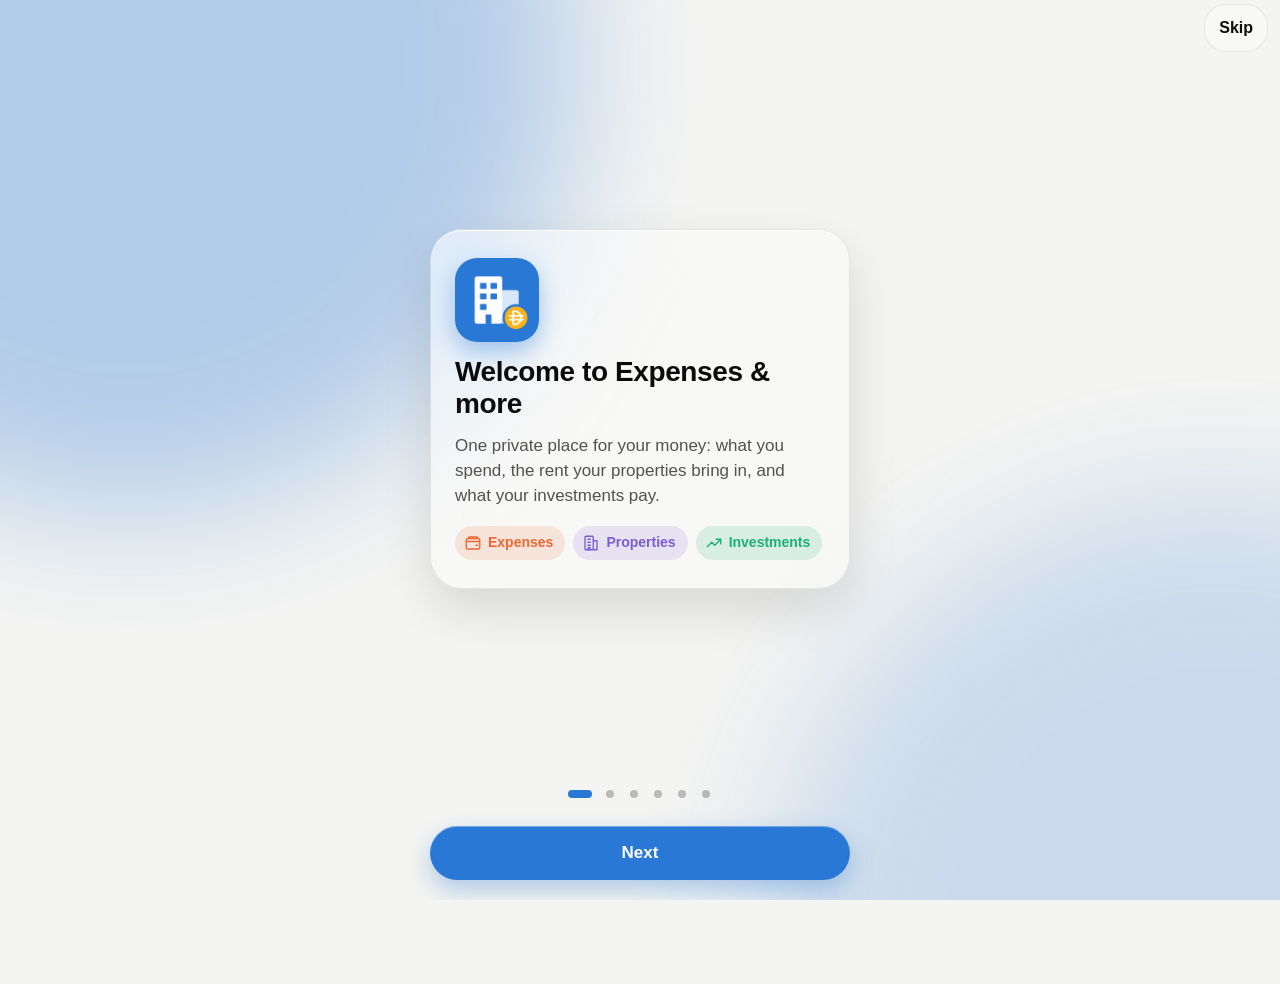
==== expenses/index.html @ 735047d5 "Update Expenses to 1.6.1: arena taps vibrate the iPhone app" ====
<!doctype html>
<html lang="en">
  <head>
    <meta charset="UTF-8" />
    <meta name="viewport" content="width=device-width, initial-scale=1, viewport-fit=cover" />
    <title>Expense Calculator</title>
    <meta name="description" content="Track expenses and rent cheques from your properties." />
    <meta name="apple-mobile-web-app-capable" content="yes" />
    <meta name="mobile-web-app-capable" content="yes" />
    <meta name="apple-mobile-web-app-title" content="Expenses" />
    <meta name="apple-mobile-web-app-status-bar-style" content="default" />
    <meta name="theme-color" content="#f4f4f2" media="(prefers-color-scheme: light)" />
    <meta name="theme-color" content="#0e0e0d" media="(prefers-color-scheme: dark)" />
    <link rel="icon" href="./icon.svg" type="image/svg+xml" />
    <link rel="apple-touch-icon" href="./apple-touch-icon.png" />
    <script type="module" crossorigin src="./assets/index-ZCZBerMm.js"></script>
    <link rel="stylesheet" crossorigin href="./assets/index-DhLzPV1x.css">
  <link rel="manifest" href="./manifest.webmanifest"></head>
  <body>
    <div id="root"></div>
  </body>
</html>
---- expenses/assets/index-DhLzPV1x.css ----
:root{--lightningcss-light:initial;--lightningcss-dark: ;color-scheme:light;--bg:#f4f4f2;--surface:#fff;--surface-2:#f0efec;--line:#e4e3df;--text:#0b0b0b;--text-2:#52514e;--accent:#2a78d6;--accent-text:#1c5cab;--accent-tint:#2a78d61f;--on-accent:#fff;--bar-track:#ebeae6;--good:#0ca30c;--good-tint:#0ca30c21;--warning:#c98500;--warning-tint:#fab21938;--critical:#d03b3b;--critical-tint:#d03b3b1f;--shadow:0 1px 2px #0000000d;--heat-1:#b7d3f6;--heat-2:#86b6ef;--heat-3:#2a78d6;--heat-4:#184f95;--heat-ink-1:#0b0b0b;--heat-ink-2:#0b0b0b;--heat-ink-3:#fff;--heat-ink-4:#fff;--star:#fab219;--cat-1:#2a78d6;--cat-2:#eb6834;--cat-3:#1baf7a;--cat-4:#eda100;--cat-other:#c9c8c3;--radius:14px;--tab-height:62px;--tab-side:16px;--tab-bottom:max(calc(var(--safe-bottom) - 18px), 12px);--tab-ink:#111;--welcome-purple:#7b5cd6;--welcome-slate:#4f6d8a;--glass:#fafaf89e;--glass-rim:#00000014;--glass-shine:#ffffffe6;--glass-shade:#0000000a;--glass-sheen:#ffffff59;--glass-drop:#0000001f;--lens:#0001;--lens-held:#fff3;--spring:cubic-bezier(.3, 1.3, .5, 1);--ease-glide:cubic-bezier(.32, 1.25, .5, 1);--ease-pop:cubic-bezier(.34, 1.56, .64, 1);--spring-snappy:cubic-bezier(.3, 1.6, .5, 1);--safe-top:env(safe-area-inset-top,0px);--safe-bottom:env(safe-area-inset-bottom,0px)}@media (prefers-color-scheme:dark){:root{--lightningcss-light: ;--lightningcss-dark:initial;color-scheme:dark;--bg:#0e0e0d;--surface:#1a1a19;--surface-2:#262624;--line:#2f2f2d;--text:#fff;--text-2:#c3c2b7;--accent:#3987e5;--accent-text:#86b6ef;--accent-tint:#3987e533;--bar-track:#2f2f2d;--warning:#fab219;--good-tint:#0ca30c38;--critical:#e66767;--critical-tint:#d03b3b3d;--shadow:none;--tab-ink:#f5f5f3;--welcome-purple:#9d84ee;--welcome-slate:#7f9bb8;--glass:#26262499;--glass-rim:#ffffff24;--glass-shine:#ffffff29;--glass-shade:#0000004d;--glass-sheen:#ffffff0f;--glass-drop:#00000073;--lens:#ffffff1c;--lens-held:#ffffff0f;--heat-1:#184f95;--heat-2:#256abf;--heat-3:#3987e5;--heat-4:#86b6ef;--heat-ink-1:#fff;--heat-ink-2:#fff;--heat-ink-3:#0b0b0b;--heat-ink-4:#0b0b0b;--cat-1:#3987e5;--cat-2:#d95926;--cat-3:#199e70;--cat-4:#c98500;--cat-other:#6b6a64}}@supports (transition-timing-function:linear(0, 1)){:root{--spring:linear(0, .042, .147, .285, .436, .583, .717, .83, .92, .988, 1.035, 1.065, 1.08, 1.083, 1.079, 1.07, 1.059, 1.046, 1.034, 1.023, 1.014, 1.006, 1.001, .997, .994, .993, .993, .993, .994, .995, .996, .997, 1);--spring-snappy:linear(0, .109, .355, .634, .876, 1.047, 1.141, 1.169, 1.152, 1.111, 1.064, 1.023, .993, .976, .971, .974, .981, .989, .996, 1.001, 1.004, 1.005, 1.004, 1.003, 1)}}*{box-sizing:border-box}html{-webkit-text-size-adjust:100%;background:var(--bg)}body{background:var(--bg);color:var(--text);-webkit-font-smoothing:antialiased;-webkit-tap-highlight-color:transparent;overscroll-behavior-y:none;margin:0;font:16px/1.4 -apple-system,BlinkMacSystemFont,SF Pro Text,Segoe UI,Roboto,Helvetica Neue,Arial,sans-serif}h1,h2,p,dl,dd{margin:0}button{font:inherit;color:inherit;cursor:pointer;text-align:inherit;background:0 0;border:0;padding:0}button:disabled{cursor:default;opacity:.45}.tab-bar,button,.btn,.segmented,.chip{-webkit-user-select:none;user-select:none;-webkit-touch-callout:none}:focus-visible{outline:2px solid var(--accent);outline-offset:2px}.muted{color:var(--text-2)}.app{min-height:100dvh;padding-top:var(--safe-top);padding-bottom:calc(var(--tab-height) + var(--tab-bottom) + 96px)}.app.form-mode{padding-bottom:calc(var(--safe-bottom) + 32px)}.content{flex-direction:column;gap:16px;max-width:640px;margin:0 auto;padding:0 16px;display:flex}.large-title{justify-content:space-between;align-items:flex-end;gap:12px;max-width:640px;margin:0 auto;padding:20px 16px 16px;display:flex}.large-title h1{letter-spacing:-.02em;font-size:32px;font-weight:700;line-height:1.15}.nav-bar{z-index:5;min-height:52px;padding:calc(var(--safe-top) + 4px) 8px 4px;margin-top:calc(-1 * var(--safe-top));background:var(--bg);background:color-mix(in srgb, var(--bg) 88%, transparent);-webkit-backdrop-filter:blur(16px);border-bottom:1px solid var(--line);grid-template-columns:1fr auto 1fr;align-items:center;gap:8px;margin-bottom:12px;display:grid;position:sticky;top:0}.nav-back{color:var(--accent-text);justify-self:start;align-items:center;min-height:44px;font-size:17px;display:inline-flex}.nav-title{text-align:center;text-overflow:ellipsis;white-space:nowrap;max-width:52vw;font-size:17px;font-weight:600;overflow:hidden}.nav-action{justify-self:end}.nav-save{color:var(--accent-text);min-height:44px;padding:0 8px;font-size:17px;font-weight:600}.tab-bar{--tab-w:min(calc((100vw - 2 * var(--tab-side) - 8px) / 5), 104px);inset-inline:0;bottom:var(--tab-bottom);z-index:10;width:calc(var(--tab-w) * var(--tabs,5) + 8px);box-sizing:border-box;height:var(--tab-height);border-radius:calc(var(--tab-height) / 2);background:var(--glass);-webkit-backdrop-filter:blur(14px)saturate(190%);border:.5px solid var(--glass-rim);box-shadow:inset 0 1px 0 var(--glass-shine), inset 0 -1px 0 var(--glass-shade), 0 10px 30px var(--glass-drop), 0 1px 3px var(--glass-drop);touch-action:none;margin-inline:auto;padding:4px;display:flex;position:fixed}.tab-bar:before{content:"";border-radius:inherit;background:linear-gradient(180deg, var(--glass-sheen) 0%, transparent 55%);pointer-events:none;position:absolute;inset:0}.tab{z-index:1;flex:0 0 var(--tab-w);width:var(--tab-w);letter-spacing:-.1px;min-width:0;color:var(--tab-ink);text-align:center;flex-direction:column;justify-content:center;align-items:center;gap:1px;font-size:10.5px;font-weight:600;display:flex;position:relative}.tab-label{text-overflow:ellipsis;white-space:nowrap;max-width:100%;overflow:hidden}.tab.active{color:var(--accent)}.tab-icon{transition:transform .35s var(--ease-pop);display:inline-flex;position:relative}.tab.active .tab-icon svg{fill:color-mix(in srgb, currentColor 24%, transparent);stroke-width:2px}.tab.active .tab-icon{animation:tab-pop .45s var(--ease-pop)}@keyframes tab-pop{0%{transform:scale(.82)}to{transform:scale(1)}}.tab-bar.pressing .tab.under-lens .tab-icon{transform:scale(1.16)}.tab-bar.pressing .tab.under-lens{color:var(--accent)}.tab-bar.pressing .tab.active:not(.under-lens){color:var(--tab-ink)}.tab-lens-track{width:var(--tab-w);will-change:transform;pointer-events:none;position:absolute;top:4px;bottom:4px;left:0;transform:translate(4px)}.tab-lens-track.ready{transition:transform .5s var(--ease-glide)}.tab-bar.pressing .tab-lens-track{transition:none}.tab-lens{border-radius:calc(var(--tab-height) / 2 - 4px);background:var(--lens);box-shadow:inset 0 .5px 0 var(--glass-shine);will-change:transform;transition:transform .4s var(--ease-pop);position:absolute;inset:0}.tab-lens:before,.tab-lens:after{content:"";border-radius:inherit;opacity:0;transition:opacity .2s;position:absolute;inset:0}.tab-lens:before{background:var(--lens-held);box-shadow:inset 0 1px 2px #ffffff80,inset 0 -3px 6px #00000024,0 8px 20px #00000040}.tab-lens:after{-webkit-mask-composite:xor;background:conic-gradient(from 210deg,#fffffff2,#78c8ffb3,#ffffff40,#ff96dca6,#fffffff2,#a0ffc88c,#fffffff2);padding:1.5px;-webkit-mask:linear-gradient(#000 0 0) content-box,linear-gradient(#000 0 0);-webkit-mask-composite:xor,source-over;mask:linear-gradient(#000 0 0) content-box exclude,linear-gradient(#000 0 0)}.tab-bar.pressing .tab-lens{transform:scale(1.22,1.3)}.tab-bar.pressing .tab-lens:before,.tab-bar.pressing .tab-lens:after{opacity:1}@media (prefers-reduced-transparency:reduce){.tab-bar{background:var(--surface);-webkit-backdrop-filter:none}}@supports not ((-webkit-backdrop-filter:blur(1px)) or (backdrop-filter:blur(1px))){.tab-bar{background:var(--surface)}}@media (prefers-reduced-motion:reduce){.tab-lens-track.ready,.tab-lens,.tab-icon{transition-duration:10ms}.tab.active .tab-icon{animation:none}}.tab-badge{top:-4px;background:var(--critical);color:#fff;text-align:center;border-radius:9px;min-width:18px;height:18px;padding:0 5px;font-size:11px;font-weight:700;line-height:18px;position:absolute;inset-inline-start:16px}.section{flex-direction:column;gap:8px;display:flex}.section-head{justify-content:space-between;align-items:baseline;gap:12px;padding:0 4px;display:flex}.section-head h2{letter-spacing:-.01em;font-size:20px;font-weight:700}.section-sub{margin-top:-4px;padding:0 4px;font-size:14px}.card{background:var(--surface);border-radius:var(--radius);box-shadow:var(--shadow);padding:16px}.list.card{padding:0;overflow:hidden}.row{width:100%;min-height:56px;color:var(--text);align-items:center;gap:12px;padding:12px 16px;display:flex}.row+.row{border-top:1px solid var(--line)}.row>svg{color:var(--text-2);flex:none}.row-main{flex-direction:column;flex:1;align-items:flex-start;gap:2px;min-width:0;display:flex}.row-title{text-overflow:ellipsis;white-space:nowrap;max-width:100%;font-weight:600;overflow:hidden}.row-sub{color:var(--text-2);text-overflow:ellipsis;white-space:nowrap;max-width:100%;font-size:14px;overflow:hidden}.row-sub.wrap{white-space:normal}.row-end{text-align:end;flex-direction:column;align-items:flex-end;gap:2px;display:flex}.row-amount{font-variant-numeric:tabular-nums;white-space:nowrap;font-weight:600}.row .chip{margin-top:4px}.add-row{color:var(--accent-text);min-height:48px;font-weight:600}.emoji{background:var(--surface-2);border-radius:50%;flex:none;place-items:center;width:38px;height:38px;font-size:20px;display:grid}.day-group{flex-direction:column;gap:6px;display:flex}.day-head{color:var(--text-2);font-variant-numeric:tabular-nums;justify-content:space-between;padding:0 4px;font-size:14px;display:flex}.chip{color:var(--text);white-space:nowrap;border-radius:999px;align-items:center;gap:4px;padding:2px 8px 2px 6px;font-size:13px;font-weight:600;display:inline-flex}.chip-upcoming{background:var(--surface-2)}.chip-upcoming svg{color:var(--text-2)}.chip-due{background:var(--warning-tint)}.chip-due svg{color:var(--warning)}.chip-overdue{background:var(--critical-tint)}.chip-overdue svg{color:var(--critical)}.chip-claimed{background:var(--good-tint)}.chip-claimed svg{color:var(--good)}.next-card,.payment-hero{flex-direction:column;gap:12px;display:flex}.next-card{border-inline-start:4px solid var(--accent)}.next-card.next-due{border-inline-start-color:var(--warning)}.next-card.next-overdue{border-inline-start-color:var(--critical)}.next-body{flex-direction:column;gap:4px;display:flex}.next-top{justify-content:space-between;align-items:center;gap:8px;display:flex}.eyebrow{text-transform:uppercase;letter-spacing:.04em;color:var(--text-2);font-size:13px;font-weight:600}.next-amount{letter-spacing:-.02em;font-variant-numeric:tabular-nums;font-size:34px;font-weight:700;line-height:1.15}.next-place{font-size:17px;font-weight:600}.next-due{margin-top:4px}.empty-next{gap:4px}.kpi-row{grid-template-columns:1fr 1fr;gap:12px;display:grid}.kpi{flex-direction:column;justify-content:space-between;gap:4px;min-width:0;padding:14px;display:flex}.kpi-label{color:var(--text-2);font-size:13px}.kpi-value{font-variant-numeric:tabular-nums;letter-spacing:-.01em;overflow-wrap:anywhere;font-size:20px;font-weight:700}.year-card{flex-direction:column;gap:8px;display:flex}.year-claimed{font-variant-numeric:tabular-nums;font-size:22px}.meter{background:var(--bar-track);border-radius:5px;height:10px;overflow:hidden}.meter span{background:var(--accent);border-radius:5px;height:100%;display:block}.outstanding{font-weight:600}.kpi-note{color:var(--text-2);font-size:12px}.circle-card{text-align:start;flex-direction:column;align-items:center;gap:8px;width:100%;padding:16px 16px 4px;display:flex}.circle-wrap{width:220px;height:220px;position:relative}.circle-wrap svg{width:100%;height:100%;display:block}.circle-track,.circle-slice{fill:none;stroke-width:22px}.circle-track{stroke:var(--bar-track)}.circle-slice{stroke:var(--c)}.c1{--c:var(--cat-1)}.c2{--c:var(--cat-2)}.c3{--c:var(--cat-3)}.c4{--c:var(--cat-4)}.c5,.c-other{--c:var(--cat-other)}.circle-center{text-align:center;flex-direction:column;justify-content:center;align-items:center;gap:2px;padding:0 30px;display:flex;position:absolute;inset:0}.circle-label,.circle-sub{color:var(--text-2);font-size:13px}.circle-total{letter-spacing:-.02em;font-variant-numeric:tabular-nums;white-space:nowrap;font-size:27px;font-weight:700;line-height:1.15}.circle-total.md{font-size:23px}.circle-total.sm{font-size:19px}.circle-total.xs{font-size:16px}.circle-legend{flex-direction:column;width:100%;display:flex}.circle-row{border-bottom:1px solid var(--line);align-items:center;gap:10px;padding:9px 0;font-size:15px;display:flex}.circle-row:last-child{border-bottom:none}.circle-dot{background:var(--c);border-radius:5px;flex:none;width:10px;height:10px}.circle-name{text-overflow:ellipsis;white-space:nowrap;flex:1;min-width:0;overflow:hidden}.circle-amount{font-variant-numeric:tabular-nums;font-weight:600}.circle-pct{text-align:end;width:40px;color:var(--text-2);font-variant-numeric:tabular-nums;font-size:14px}.hero{text-align:center;padding:4px 0 8px}.hero-value{letter-spacing:-.03em;font-variant-numeric:tabular-nums;font-size:44px;font-weight:700;line-height:1.1}.month-switch{background:var(--surface);border-radius:var(--radius);box-shadow:var(--shadow);justify-content:space-between;align-items:center;font-weight:600;display:flex}.month-switch button{width:48px;height:44px;color:var(--accent-text);place-items:center;display:grid}.bars{flex-direction:column;gap:4px;padding:8px;display:flex}.bar-row{border-radius:10px;grid-template-columns:1fr auto;gap:6px 12px;padding:8px;display:grid}.bar-row.selected{background:var(--accent-tint)}.bar-label{text-overflow:ellipsis;white-space:nowrap;font-weight:500;overflow:hidden}.bar-value{font-variant-numeric:tabular-nums;text-align:end;font-weight:600}.bar-value .muted{margin-inline-start:4px;font-size:14px;font-weight:400}.bar-track{background:var(--bar-track);border-radius:4px;grid-column:1/-1;height:8px;overflow:hidden}.bar-fill-near{background:var(--warning)}.bar-fill-over{background:var(--critical)}.over-text{color:var(--critical)}.near-text{color:var(--warning)}.bar-sub{grid-column:1/-1;margin-top:2px;font-size:.8rem}.hero-track{margin:8px 0 4px;display:block}.budget-edit{justify-content:space-between;align-items:center;gap:12px;display:flex}.budget-edit .money-input{width:150px}.budget-edit .row-title{margin:0}.bar-fill{background:var(--accent);border-radius:4px;height:100%;display:block}.btn{background:var(--surface-2);min-height:48px;color:var(--accent-text);text-align:center;border-radius:12px;justify-content:center;align-items:center;gap:8px;padding:0 18px;font-weight:600;display:inline-flex}.card .btn{background:var(--surface-2)}.btn.primary{background:var(--accent);color:var(--on-accent)}.btn.danger{color:var(--critical);background:0 0}.btn.block{width:100%}.btn.small{background:var(--accent-tint);gap:4px;min-height:36px;padding:0 12px;font-size:15px}.button-row{flex-wrap:wrap;gap:8px;display:flex}.button-row .btn{flex:1;min-height:40px;padding:0 10px;font-size:15px}.link{color:var(--accent-text);font-size:15px;font-weight:600;text-decoration:none}.fab{inset-inline-end:20px;bottom:calc(var(--tab-height) + var(--tab-bottom) + 16px);z-index:9;background:var(--accent);width:60px;height:60px;color:var(--on-accent);border-radius:50%;place-items:center;display:grid;position:fixed;box-shadow:0 6px 16px #00000038}.form{flex-direction:column;gap:16px;display:flex}.field{flex-direction:column;gap:6px;min-width:0;display:flex}.field label,.field .label{color:var(--text-2);font-size:14px;font-weight:600}.field-pair{grid-template-columns:1fr 1fr;align-items:end;gap:12px;display:grid}input:not([type=checkbox]),select,textarea{background:var(--surface);width:100%;min-height:48px;color:var(--text);font:inherit;appearance:none;border:1px solid #0000;border-radius:12px;padding:12px;font-size:17px}.card input:not([type=checkbox]),.card select,.card textarea{background:var(--surface-2)}input[type=date]{text-align:start;display:block}input:focus,select:focus,textarea:focus{border-color:var(--accent);outline:none}select{background-image:linear-gradient(45deg, transparent 50%, var(--text-2) 50%), linear-gradient(135deg, var(--text-2) 50%, transparent 50%);background-position:calc(100% - 20px),calc(100% - 14px);background-repeat:no-repeat;background-size:6px 6px;padding-inline-end:36px}.money-input{background:var(--surface);border:1px solid #0000;border-radius:12px;align-items:center;display:flex}.card .money-input{background:var(--surface-2)}.money-input:focus-within{border-color:var(--accent)}.money-input .currency{color:var(--text-2);padding-inline-start:12px;font-weight:600}.money-input input{font-variant-numeric:tabular-nums;padding-inline-start:8px;background:0 0!important;border:0!important}.money-input.large input{min-height:64px;font-size:34px;font-weight:700}.money-input.large .currency{font-size:20px}.hint{color:var(--text-2);font-size:14px}.form-error{color:var(--critical);font-weight:600}.form-warning{color:var(--text);background:var(--warning-tint);border-radius:10px;padding:8px 12px}.check{align-items:center;gap:10px;font-size:15px;display:flex}.check input{width:22px;height:22px;accent-color:var(--accent);flex:none}.check.small{color:var(--text-2);white-space:nowrap;gap:6px;font-size:13px}.segmented{background:var(--surface-2);border-radius:12px;padding:3px;display:flex}.card .segmented{background:var(--bg)}.segmented button{text-align:center;min-height:38px;color:var(--text-2);border-radius:9px;flex:1;font-size:15px;font-weight:500}.segmented button.selected{background:var(--surface);color:var(--text);font-weight:600;box-shadow:0 1px 3px #0000001f}.content>.segmented{background:var(--line)}.category-grid{grid-template-columns:repeat(4,1fr);gap:8px;display:grid}.category{background:var(--surface);text-align:center;border:2px solid #0000;border-radius:12px;flex-direction:column;align-items:center;gap:4px;padding:10px 4px;display:flex}.category.selected{border-color:var(--accent);background:var(--accent-tint)}.category-icon{font-size:24px}.category-name{font-size:12px;font-weight:500;line-height:1.2}.category-edit{gap:8px}.category-edit input:not([type=checkbox]){min-height:40px;padding:8px 10px}.emoji-input{text-align:center;flex:none;width:52px!important}.hidden-cat input:not([type=checkbox]){opacity:.5}.lease-card{flex-direction:column;gap:10px;display:flex}.lease-tenant{font-size:20px;font-weight:700}.facts{grid-template-columns:auto 1fr;gap:6px 16px;font-size:15px;display:grid}.facts dt{color:var(--text-2)}.facts dd{font-variant-numeric:tabular-nums}.end-panel{border-top:1px solid var(--line);flex-direction:column;gap:12px;padding-top:12px;display:flex}.schedule{flex-direction:column;gap:10px;display:flex}.schedule-row{flex-direction:column;gap:10px;padding:12px;display:flex}.schedule-head{justify-content:space-between;align-items:center;gap:12px;display:flex}.schedule-head .segmented{flex:0 0 190px}.schedule-head .segmented button{min-height:32px;font-size:14px}.banner{border-radius:var(--radius);background:var(--accent-tint);flex-direction:column;align-items:flex-start;gap:6px;width:100%;padding:12px 14px;font-size:15px;display:flex}.banner-error{background:var(--critical-tint)}.empty{text-align:center;flex-direction:column;align-items:center;gap:8px;padding:28px 20px;display:flex}.empty-title{font-size:17px;font-weight:700}.empty .btn{margin-top:8px}.notes{white-space:pre-wrap}.card-hint{margin-top:12px}.pending-card{gap:12px}.small-text{font-size:14px}.quick-setup .row-title{margin:0 0 4px}.quick-setup .button-row{margin-top:12px}a.btn{text-decoration:none}.manual-steps{margin-top:12px}.manual-steps>summary{cursor:pointer;color:var(--accent-text);font-weight:600}.manual-steps[open]>summary{margin-bottom:8px}.sample-line{-webkit-user-select:text;user-select:text;background:var(--surface-2);white-space:pre-wrap;overflow-wrap:anywhere;border-radius:10px;margin:8px 0 0;padding:10px 12px;font:12px/1.5 ui-monospace,SF Mono,Menlo,monospace}.center-link{align-self:center;padding:8px}.steps .steps{margin-top:6px}.preview-card{background:var(--accent-tint);box-shadow:none;flex-direction:column;gap:4px;display:flex}.steps{flex-direction:column;gap:6px;margin:0;padding-inline-start:20px;display:flex}.footer-note{text-align:center;padding:8px 0;font-size:13px}.toast{left:50%;bottom:calc(var(--tab-height) + var(--tab-bottom) + 88px);z-index:20;color:#fff;background:#1f1f1e;border-radius:14px;align-items:center;gap:16px;max-width:calc(100% - 32px);padding:12px 16px;font-size:15px;animation:.18s ease-out toast-in;display:flex;position:fixed;transform:translate(-50%);box-shadow:0 8px 24px #00000040}.form-mode .toast{bottom:calc(var(--safe-bottom) + 24px)}.toast button{color:#86b6ef;font-weight:700}@keyframes toast-in{0%{opacity:0;transform:translate(-50%,8px)}}@media (prefers-reduced-motion:reduce){.toast{animation:none}}.cal-summary{justify-content:space-between;align-items:flex-start;gap:12px;display:flex}.cal-total{letter-spacing:-.02em;font-variant-numeric:tabular-nums;font-size:28px;font-weight:700}.cal-summary-side{text-align:end;color:var(--text-2);white-space:nowrap;font-size:14px}.cal-grid{grid-template-columns:repeat(7,minmax(0,1fr)) 38px;gap:6px;display:grid}.cal-head{text-align:center;color:var(--text-2);padding-bottom:2px;font-size:13px;font-weight:600}.cal-head-week{font-weight:400}.cal-cell{aspect-ratio:.9;background:var(--surface);box-shadow:var(--shadow);color:var(--text);border-radius:10px;flex-direction:column;justify-content:space-between;padding:5px 3px 6px;display:flex;position:relative}.cal-cell.future{box-shadow:inset 0 0 0 1px var(--line);color:var(--text-2);background:0 0}.cal-cell.lvl-1{background:var(--heat-1);color:var(--heat-ink-1)}.cal-cell.lvl-2{background:var(--heat-2);color:var(--heat-ink-2)}.cal-cell.lvl-3{background:var(--heat-3);color:var(--heat-ink-3)}.cal-cell.lvl-4{background:var(--heat-4);color:var(--heat-ink-4)}.cal-cell.today{box-shadow:inset 0 0 0 2px var(--accent)}.cal-cell.selected{outline:2px solid var(--text);outline-offset:1px}.cal-num{text-align:start;padding-inline-start:3px;font-size:12.5px;font-weight:500;line-height:1.2}.cal-amt{letter-spacing:-.02em;text-align:center;font-variant-numeric:tabular-nums;min-height:1.2em;font-size:13.5px;font-weight:700;line-height:1.2}.cal-dot{opacity:.45;vertical-align:middle;background:currentColor;border-radius:50%;width:4px;height:4px;display:inline-block}.cal-star{top:3px;color:var(--star);text-shadow:0 0 2px #00000073;font-size:11px;line-height:1;position:absolute;inset-inline-end:4px}.cal-star-inline{color:var(--star)}.cal-blank{aspect-ratio:.9}.cal-week{color:var(--text-2);font-variant-numeric:tabular-nums;background-image:url("data:image/svg+xml,%3Csvg xmlns='http://www.w3.org/2000/svg' width='8' height='16'%3E%3Cpath d='M4 0C8 4 0 12 4 16' fill='none' stroke='%233987e5' stroke-width='1.2' opacity='0.7'/%3E%3C/svg%3E");background-position:0 0;background-repeat:repeat-y;background-size:8px 16px;justify-content:flex-end;align-items:center;padding-inline-start:10px;font-size:12px;display:flex}.cal-legend{color:var(--text-2);justify-content:space-between;align-items:center;font-size:14px;display:flex}.cal-legend>span{align-items:center;gap:4px;display:inline-flex}.swatch{background:var(--surface);width:12px;height:12px;box-shadow:inset 0 0 0 1px var(--line);border-radius:3px;display:inline-block}.swatch.lvl-1{background:var(--heat-1);box-shadow:none}.swatch.lvl-2{background:var(--heat-2);box-shadow:none}.swatch.lvl-3{background:var(--heat-3);box-shadow:none}.swatch.lvl-4{background:var(--heat-4);box-shadow:none}[dir=rtl] .flip-rtl{transform:scaleX(-1)}[dir=rtl] select{background-position:14px,20px}[dir=rtl] .cal-week{background-position:100% 0}[dir=rtl] *{letter-spacing:0!important}[dir=rtl] body{line-height:1.5}.kpi-row.single{grid-template-columns:1fr}.tab-toggle{justify-content:space-between}.tab-toggle input[role=switch]{appearance:none;background:var(--bar-track);cursor:pointer;border-radius:31px;flex:none;width:51px;height:31px;transition:background .2s;position:relative}.tab-toggle input[role=switch]:after{content:"";top:2px;background:#fff;border-radius:50%;width:27px;height:27px;transition:transform .2s;position:absolute;inset-inline-start:2px;box-shadow:0 2px 4px #00000040}.tab-toggle input[role=switch]:checked{background:var(--good)}.tab-toggle input[role=switch]:checked:after{transform:translate(20px)}[dir=rtl] .tab-toggle input[role=switch]:checked:after{transform:translate(-20px)}.welcome{z-index:40;padding-top:var(--safe-top);padding-bottom:max(var(--safe-bottom), 16px);background:var(--bg);outline:none;flex-direction:column;animation:.45s ease-out welcome-in;display:flex;position:fixed;inset:0;overflow:hidden}@keyframes welcome-in{0%{opacity:0;transform:scale(1.03)}}.welcome-glow{pointer-events:none;position:absolute;inset:0}.welcome-glow span{background-color:var(--tone);filter:blur(70px);opacity:.32;border-radius:50%;width:70vmax;height:70vmax;transition:background-color .6s;position:absolute}.welcome-glow span:first-child{top:-30vmax;inset-inline-start:-25vmax}.welcome-glow span:last-child{bottom:-38vmax;opacity:.2;inset-inline-end:-30vmax}.welcome-top{justify-content:flex-end;min-height:52px;padding:4px 12px 0;display:flex;position:relative}.welcome-skip{min-height:44px;color:var(--text);background:var(--glass);-webkit-backdrop-filter:blur(14px)saturate(180%);backdrop-filter:blur(14px)saturate(180%);border:.5px solid var(--glass-rim);border-radius:22px;padding:0 14px;font-size:16px;font-weight:600}.welcome-track{scroll-snap-type:x mandatory;overscroll-behavior-x:contain;scrollbar-width:none;flex:1;min-height:0;display:flex;position:relative;overflow:auto hidden}.welcome-track::-webkit-scrollbar{display:none}.welcome-page{scroll-snap-align:start;scroll-snap-stop:always;flex:0 0 100%;justify-content:center;align-items:center;padding:8px 20px;display:flex;overflow-y:auto}.welcome-card{background:var(--glass);-webkit-backdrop-filter:blur(24px)saturate(180%);backdrop-filter:blur(24px)saturate(180%);border:.5px solid var(--glass-rim);width:100%;max-width:420px;box-shadow:inset 0 1px 0 var(--glass-shine), 0 20px 50px var(--glass-drop);transition:opacity .4s ease, scale .5s var(--spring);border-radius:32px;flex-direction:column;align-items:flex-start;gap:14px;padding:28px 24px;display:flex}.welcome-page:not(.current) .welcome-card{opacity:.55;scale:.94}.welcome-icon{color:#fff;background:linear-gradient(160deg, color-mix(in srgb, var(--tone) 72%, #fff), var(--tone));width:76px;height:76px;box-shadow:inset 0 1px 0 #ffffff73, 0 10px 24px color-mix(in srgb, var(--tone) 40%, transparent);border-radius:22px;place-items:center;display:grid}.welcome-icon svg{stroke-width:1.9px;width:38px;height:38px}.welcome-icon.app-icon{background:0 0;width:84px;height:84px;overflow:hidden}.welcome-icon.app-icon img{width:100%;height:100%}.welcome-page.current .welcome-icon{animation:welcome-pop .6s var(--spring-snappy)}@keyframes welcome-pop{0%{rotate:-8deg;scale:.6}}.welcome-card h2{letter-spacing:-.4px;font-size:28px;font-weight:800;line-height:1.15}.welcome-text{color:var(--text-2);font-size:17px;line-height:1.45}.welcome-points{flex-direction:column;gap:12px;margin:4px 0 0;padding:0;list-style:none;display:flex}.welcome-points li{align-items:flex-start;gap:12px;font-size:16px;line-height:1.35;display:flex}.welcome-page.current .welcome-points li{animation:.5s ease-out both welcome-rise}.welcome-page.current .welcome-points li:nth-child(2){animation-delay:80ms}.welcome-page.current .welcome-points li:nth-child(3){animation-delay:.16s}@keyframes welcome-rise{0%{opacity:0;translate:0 10px}}.welcome-tick{color:#fff;background:var(--tone);border-radius:50%;flex:none;place-items:center;width:22px;height:22px;display:grid}.welcome-tick svg{stroke-width:3px}.welcome-areas{flex-wrap:wrap;gap:8px;margin-top:4px;display:flex}.welcome-areas span{color:var(--tone);background:color-mix(in srgb, var(--tone) 14%, transparent);border-radius:18px;align-items:center;gap:6px;padding:7px 12px 7px 9px;font-size:14px;font-weight:600;display:inline-flex}.welcome-areas svg{width:18px;height:18px}.welcome-choices{background:color-mix(in srgb, var(--surface) 70%, transparent);border-radius:18px;width:100%;margin-top:4px;overflow:hidden}.welcome-choice-icon{color:#fff;background:var(--tone);border-radius:9px;flex:none;place-items:center;width:32px;height:32px;display:grid}.welcome-choice-icon svg{width:20px;height:20px}.welcome-bottom{flex-direction:column;align-items:center;gap:18px;padding:14px 20px 4px;display:flex;position:relative}.welcome-dots{gap:2px;display:flex}.welcome-dots .dot{place-items:center;width:22px;height:28px;display:grid}.welcome-dots .dot:before{content:"";background:color-mix(in srgb, var(--text) 25%, transparent);width:8px;height:8px;transition:width .45s var(--spring), background-color .3s ease;border-radius:4px}.welcome-dots .dot.current{width:34px}.welcome-dots .dot.current:before{background:var(--tone);width:24px}.welcome-next{text-align:center;color:#fff;background:var(--tone);width:100%;max-width:420px;min-height:54px;box-shadow:inset 0 1px 0 #ffffff59, 0 10px 24px color-mix(in srgb, var(--tone) 35%, transparent);transition:background-color .5s ease, scale .35s var(--spring-snappy);border-radius:27px;font-size:17px;font-weight:700}.welcome-next:active{scale:.97}@media (prefers-reduced-motion:reduce){.welcome,.welcome-page.current .welcome-icon,.welcome-page.current .welcome-points li{animation:none}.welcome-card,.welcome-dots .dot:before{transition-duration:10ms}}@media (prefers-reduced-transparency:reduce){.welcome-card,.welcome-skip{background:var(--surface);-webkit-backdrop-filter:none;backdrop-filter:none}}@font-face{font-family:"Press Start 2P";font-style:normal;font-weight:400;font-display:swap;src:url(./PressStart2P-latin-_wFEWmAB.woff2)format("woff2");unicode-range:U+??,U+2010-2027,U+2212}.arena{--arena-ink:#1d1640;--arena-sky-1:#bfe6f7;--arena-sky-2:#f6e7b8;--arena-sand:#efcf95;--arena-sand-2:#d9b77a;--arena-hero:#2a9ad6;--arena-calm:#1f9e3a;--arena-winning:#d98a00;--arena-enraged:#d03b3b;--arena-track:#ebe7f5;--arena-bubble:#1d1640;--arena-bubble-ink:#fff;margin-bottom:16px;padding:14px 16px 12px;position:relative}@media (prefers-color-scheme:dark){.arena{--arena-ink:#05030f;--arena-sky-1:#2c2160;--arena-sky-2:#5a3f8a;--arena-sand:#8a6a45;--arena-sand-2:#6b5034;--arena-hero:#4cc9f0;--arena-calm:#5ee06b;--arena-winning:#ffb02e;--arena-enraged:#ff5a5a;--arena-track:#241d40;--arena-bubble:#f4efff;--arena-bubble-ink:#14102a}}.pixel{letter-spacing:0;font-family:"Press Start 2P",ui-monospace,monospace;font-weight:400}[dir=rtl] .pixel{font-family:inherit;font-weight:800}.arena-head{justify-content:space-between;align-items:flex-start;gap:12px;display:flex}.arena-title{color:var(--accent-text);margin:0;font-size:12px;line-height:1.5}[dir=rtl] .arena-title{font-size:17px}.arena-season{color:var(--text-2);margin:2px 0 0;font-size:13px}.arena-day{background:var(--surface-2);border:2px solid var(--arena-ink);white-space:nowrap;flex:none;padding:4px 9px;font-size:12px;font-weight:700}.arena-stage{border:3px solid var(--arena-ink);background:linear-gradient(var(--arena-sand-2), var(--arena-sand-2)) 0 100% / 100% 12px no-repeat, linear-gradient(var(--arena-sand), var(--arena-sand)) 0 100% / 100% 34px no-repeat, repeating-linear-gradient(var(--arena-sky-1) 0 14px, color-mix(in srgb, var(--arena-sky-1) 55%, var(--arena-sky-2)) 14px 28px, var(--arena-sky-2) 28px 42px);height:128px;margin:12px 0 10px;position:relative;overflow:hidden}.fighter{-webkit-user-select:none;user-select:none;-webkit-touch-callout:none;touch-action:manipulation;display:block;position:absolute;bottom:14px}.fighter.small{background:var(--surface-2);border:2px solid var(--arena-ink);flex:none;place-items:center;width:54px;height:50px;display:grid;position:relative;bottom:auto}.stage-hero{inset-inline-start:22px}.stage-boss{inset-inline-end:22px}.fighter-body{will-change:transform;display:block}.fighter svg{display:block}.boss-defeated .fighter-body{opacity:.55;transform:rotate(90deg)}.hp{border:2px solid var(--arena-ink);background:var(--arena-track);height:10px;display:block;position:relative;overflow:hidden}.hp-fill{background:var(--arena-calm);position:absolute;inset-block:0;inset-inline-start:0}.hp:after{content:"";background:repeating-linear-gradient(90deg, transparent 0 8px, color-mix(in srgb, var(--arena-ink) 35%, transparent) 8px 9px);position:absolute;inset:0}.hp-hero .hp-fill{background:var(--arena-hero)}.hp-winning .hp-fill{background:var(--arena-winning)}.hp-enraged,.hp-over{background:color-mix(in srgb, var(--arena-enraged) 25%, var(--arena-track))}.hp-defeated .hp-fill{background:var(--arena-calm)}.arena-hero-row{grid-template-columns:auto 1fr;align-items:center;gap:3px 10px;display:grid}.arena-name{font-size:15px;font-weight:700}.arena-left{color:var(--text-2);font-variant-numeric:tabular-nums;grid-column:2;font-size:13px}.arena-status{background:var(--surface-2);border-inline-start:4px solid var(--accent);margin:10px 0 4px;padding:8px 10px;font-size:14px;font-weight:600}.arena-bosses{margin:0;padding:0;list-style:none}.boss{align-items:center;gap:12px;padding:10px 0;display:flex;position:relative}.boss+.boss{border-top:1px solid var(--line)}.boss-info{flex-direction:column;flex:1;gap:5px;min-width:0;display:flex}.boss-top{justify-content:space-between;align-items:center;gap:8px;display:flex}.boss-name{text-overflow:ellipsis;white-space:nowrap;font-weight:600;overflow:hidden}.boss-state{color:#14102a;background:var(--arena-calm);border:2px solid var(--arena-ink);-webkit-user-select:none;user-select:none;flex:none;padding:5px 6px 4px;font-size:8px;line-height:1}[dir=rtl] .boss-state{padding:3px 7px;font-size:12px}.state-winning{background:var(--arena-winning)}.state-enraged{background:var(--arena-enraged);color:#fff}.state-defeated{background:var(--surface-2);color:var(--text-2)}.boss-left{color:var(--text-2);font-variant-numeric:tabular-nums;font-size:13px}.boss-enraged .boss-left{color:var(--critical);font-weight:600}.arena-foot{border-top:1px solid var(--line);color:var(--text-2);justify-content:space-between;align-items:center;gap:10px;padding-top:8px;font-size:13px;display:flex}.arena-foot .link{margin-inline-start:auto;font-size:14px}.arena-empty-body{align-items:center;gap:14px;margin:12px 0 14px;display:flex}.arena-empty-body p{margin:0;font-weight:600}.arena-bubble{z-index:2;color:var(--arena-bubble-ink);background:var(--arena-bubble);border:2px solid var(--arena-ink);box-shadow:3px 3px 0 color-mix(in srgb, var(--arena-ink) 40%, transparent);pointer-events:none;animation:bubble-in .22s var(--ease-pop) both;will-change:transform, opacity;margin:0;padding:7px 10px;font-size:13px;font-weight:700;line-height:1.3;position:absolute}.arena-bubble-line{margin:10px 0 4px;position:static}.boss-bubble{top:6px;inset-inline:66px 0}@keyframes bubble-in{0%{opacity:0;transform:translateY(6px)scale(.92)}to{opacity:1;transform:none}}.fx-layer{pointer-events:none;position:absolute;inset:0}.fx-hit{animation:.42s step-end fx-shake}.fx-roar{animation:.6s step-end fx-shake-big,.6s step-end fx-blink}@keyframes fx-blink{0%,30%,60%{opacity:1}15%,45%{opacity:.35}}.fx-cheer{animation:fx-cheer .5s var(--ease-pop)}@keyframes fx-shake{0%{transform:translate(0)}15%{transform:translate(-4px)}30%{transform:translate(4px)}45%{transform:translate(-3px)}60%{transform:translate(3px)}75%{transform:translate(-1px)}90%{transform:translate(0)}}@keyframes fx-shake-big{0%{transform:translate(0)scale(1.08)}12%{transform:translate(-6px,-2px)scale(1.12)}24%{transform:translate(6px,1px)scale(1.12)}36%{transform:translate(-5px)scale(1.1)}48%{transform:translate(5px,-1px)scale(1.08)}60%{transform:translate(-3px)scale(1.04)}72%{transform:translate(2px)scale(1.02)}84%{transform:none}}@keyframes fx-cheer{0%{transform:translateY(0)}35%{transform:translateY(-10px)}60%{transform:translateY(0)scaleY(.94)}to{transform:none}}.fx-slash{border:2px solid var(--arena-ink);opacity:0;will-change:transform, opacity;background:linear-gradient(90deg,#0000,#fff 25%,#fc3 60%,#0000);border-width:2px 0;width:84px;height:8px;margin:-4px 0 0 -42px;animation:.45s ease-out fx-slash;position:absolute;top:50%;left:50%}@keyframes fx-slash{0%{opacity:0;transform:rotate(-35deg)scaleX(.1)}30%{opacity:1;transform:rotate(-35deg)scaleX(1.1)}to{opacity:0;transform:rotate(-35deg)scaleX(1.2)translate(14px)}}.fx-spark{border:2px solid var(--arena-ink);opacity:0;will-change:transform, opacity;background:#fc3;width:6px;height:6px;animation:.6s ease-out .1s fx-spark;position:absolute;top:40%;left:50%}.fx-spark.s1{--dx:-34px;--dy:-30px}.fx-spark.s2{--dx:32px;--dy:-34px;background:#fff}.fx-spark.s3{--dx:-30px;--dy:18px;background:#fff}.fx-spark.s4{--dx:36px;--dy:14px}@keyframes fx-spark{0%{opacity:1;transform:translate(0)scale(.5)}70%{opacity:1}to{opacity:0;transform:translate(var(--dx), var(--dy)) scale(1.2)}}.fx-pop{white-space:nowrap;color:#fff;text-shadow:2px 0 var(--arena-ink), -2px 0 var(--arena-ink), 0 2px var(--arena-ink), 0 -2px var(--arena-ink);--pop-x:-50%;transform:translateX(var(--pop-x));opacity:0;will-change:transform, opacity;font-size:10px;animation:1.1s ease-out fx-pop;position:absolute;bottom:calc(100% - 6px);left:50%}.fx-pop.roar{color:#ff5a5a;font-size:11px}[dir=rtl] .fx-pop{font-size:15px}.stage-boss .fx-pop{left:auto;--pop-x:0;inset-inline-end:-8px}@keyframes fx-pop{0%{opacity:0;transform:translate(var(--pop-x), 8px) scale(.6)}15%{opacity:1;transform:translate(var(--pop-x), 0) scale(1.15)}70%{opacity:1;transform:translate(var(--pop-x), -14px) scale(1)}to{opacity:0;transform:translate(var(--pop-x), -22px)}}@media (prefers-reduced-motion:reduce){.fx-hit,.fx-roar,.fx-cheer,.arena-bubble{animation:none}.fx-layer{display:none}}
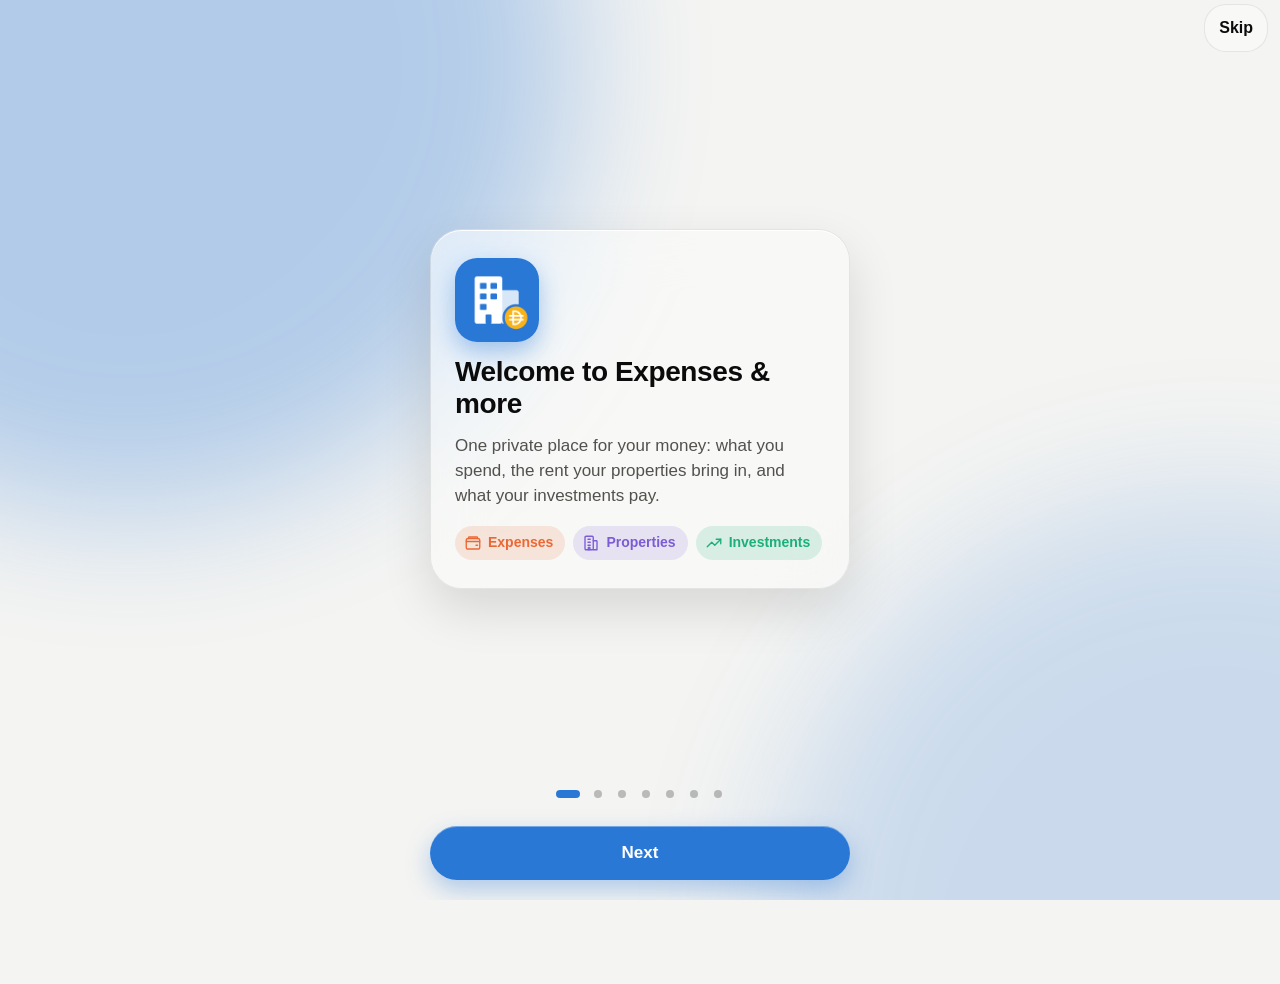
==== commit 7d5ba3a6: "Update Expenses to 1.7.0: What's new after an update, and a Game mode welcome card" ====
--- a/expenses/index.html
+++ b/expenses/index.html
@@ -13,8 +13,8 @@
     <meta name="theme-color" content="#0e0e0d" media="(prefers-color-scheme: dark)" />
     <link rel="icon" href="./icon.svg" type="image/svg+xml" />
     <link rel="apple-touch-icon" href="./apple-touch-icon.png" />
-    <script type="module" crossorigin src="./assets/index-ZCZBerMm.js"></script>
-    <link rel="stylesheet" crossorigin href="./assets/index-DhLzPV1x.css">
+    <script type="module" crossorigin src="./assets/index-C4F0CLp7.js"></script>
+    <link rel="stylesheet" crossorigin href="./assets/index-CzBwKHZZ.css">
   <link rel="manifest" href="./manifest.webmanifest"></head>
   <body>
     <div id="root"></div>
--- a/expenses/assets/index-CzBwKHZZ.css
+++ b/expenses/assets/index-CzBwKHZZ.css
@@ -0,0 +1 @@
+:root{--lightningcss-light:initial;--lightningcss-dark: ;color-scheme:light;--bg:#f4f4f2;--surface:#fff;--surface-2:#f0efec;--line:#e4e3df;--text:#0b0b0b;--text-2:#52514e;--accent:#2a78d6;--accent-text:#1c5cab;--accent-tint:#2a78d61f;--on-accent:#fff;--bar-track:#ebeae6;--good:#0ca30c;--good-tint:#0ca30c21;--warning:#c98500;--warning-tint:#fab21938;--critical:#d03b3b;--critical-tint:#d03b3b1f;--shadow:0 1px 2px #0000000d;--heat-1:#b7d3f6;--heat-2:#86b6ef;--heat-3:#2a78d6;--heat-4:#184f95;--heat-ink-1:#0b0b0b;--heat-ink-2:#0b0b0b;--heat-ink-3:#fff;--heat-ink-4:#fff;--star:#fab219;--cat-1:#2a78d6;--cat-2:#eb6834;--cat-3:#1baf7a;--cat-4:#eda100;--cat-other:#c9c8c3;--radius:14px;--tab-height:62px;--tab-side:16px;--tab-bottom:max(calc(var(--safe-bottom) - 18px), 12px);--tab-ink:#111;--welcome-purple:#7b5cd6;--welcome-slate:#4f6d8a;--welcome-arena:#c2255c;--glass:#fafaf89e;--glass-rim:#00000014;--glass-shine:#ffffffe6;--glass-shade:#0000000a;--glass-sheen:#ffffff59;--glass-drop:#0000001f;--lens:#0001;--lens-held:#fff3;--spring:cubic-bezier(.3, 1.3, .5, 1);--ease-glide:cubic-bezier(.32, 1.25, .5, 1);--ease-pop:cubic-bezier(.34, 1.56, .64, 1);--spring-snappy:cubic-bezier(.3, 1.6, .5, 1);--safe-top:env(safe-area-inset-top,0px);--safe-bottom:env(safe-area-inset-bottom,0px)}@media (prefers-color-scheme:dark){:root{--lightningcss-light: ;--lightningcss-dark:initial;color-scheme:dark;--bg:#0e0e0d;--surface:#1a1a19;--surface-2:#262624;--line:#2f2f2d;--text:#fff;--text-2:#c3c2b7;--accent:#3987e5;--accent-text:#86b6ef;--accent-tint:#3987e533;--bar-track:#2f2f2d;--warning:#fab219;--good-tint:#0ca30c38;--critical:#e66767;--critical-tint:#d03b3b3d;--shadow:none;--tab-ink:#f5f5f3;--welcome-purple:#9d84ee;--welcome-slate:#7f9bb8;--welcome-arena:#f06595;--glass:#26262499;--glass-rim:#ffffff24;--glass-shine:#ffffff29;--glass-shade:#0000004d;--glass-sheen:#ffffff0f;--glass-drop:#00000073;--lens:#ffffff1c;--lens-held:#ffffff0f;--heat-1:#184f95;--heat-2:#256abf;--heat-3:#3987e5;--heat-4:#86b6ef;--heat-ink-1:#fff;--heat-ink-2:#fff;--heat-ink-3:#0b0b0b;--heat-ink-4:#0b0b0b;--cat-1:#3987e5;--cat-2:#d95926;--cat-3:#199e70;--cat-4:#c98500;--cat-other:#6b6a64}}@supports (transition-timing-function:linear(0, 1)){:root{--spring:linear(0, .042, .147, .285, .436, .583, .717, .83, .92, .988, 1.035, 1.065, 1.08, 1.083, 1.079, 1.07, 1.059, 1.046, 1.034, 1.023, 1.014, 1.006, 1.001, .997, .994, .993, .993, .993, .994, .995, .996, .997, 1);--spring-snappy:linear(0, .109, .355, .634, .876, 1.047, 1.141, 1.169, 1.152, 1.111, 1.064, 1.023, .993, .976, .971, .974, .981, .989, .996, 1.001, 1.004, 1.005, 1.004, 1.003, 1)}}*{box-sizing:border-box}html{-webkit-text-size-adjust:100%;background:var(--bg)}body{background:var(--bg);color:var(--text);-webkit-font-smoothing:antialiased;-webkit-tap-highlight-color:transparent;overscroll-behavior-y:none;margin:0;font:16px/1.4 -apple-system,BlinkMacSystemFont,SF Pro Text,Segoe UI,Roboto,Helvetica Neue,Arial,sans-serif}h1,h2,p,dl,dd{margin:0}button{font:inherit;color:inherit;cursor:pointer;text-align:inherit;background:0 0;border:0;padding:0}button:disabled{cursor:default;opacity:.45}.tab-bar,button,.btn,.segmented,.chip{-webkit-user-select:none;user-select:none;-webkit-touch-callout:none}:focus-visible{outline:2px solid var(--accent);outline-offset:2px}.muted{color:var(--text-2)}.app{min-height:100dvh;padding-top:var(--safe-top);padding-bottom:calc(var(--tab-height) + var(--tab-bottom) + 96px)}.app.form-mode{padding-bottom:calc(var(--safe-bottom) + 32px)}.content{flex-direction:column;gap:16px;max-width:640px;margin:0 auto;padding:0 16px;display:flex}.large-title{justify-content:space-between;align-items:flex-end;gap:12px;max-width:640px;margin:0 auto;padding:20px 16px 16px;display:flex}.large-title h1{letter-spacing:-.02em;font-size:32px;font-weight:700;line-height:1.15}.nav-bar{z-index:5;min-height:52px;padding:calc(var(--safe-top) + 4px) 8px 4px;margin-top:calc(-1 * var(--safe-top));background:var(--bg);background:color-mix(in srgb, var(--bg) 88%, transparent);-webkit-backdrop-filter:blur(16px);border-bottom:1px solid var(--line);grid-template-columns:1fr auto 1fr;align-items:center;gap:8px;margin-bottom:12px;display:grid;position:sticky;top:0}.nav-back{color:var(--accent-text);justify-self:start;align-items:center;min-height:44px;font-size:17px;display:inline-flex}.nav-title{text-align:center;text-overflow:ellipsis;white-space:nowrap;max-width:52vw;font-size:17px;font-weight:600;overflow:hidden}.nav-action{justify-self:end}.nav-save{color:var(--accent-text);min-height:44px;padding:0 8px;font-size:17px;font-weight:600}.tab-bar{--tab-w:min(calc((100vw - 2 * var(--tab-side) - 8px) / 5), 104px);inset-inline:0;bottom:var(--tab-bottom);z-index:10;width:calc(var(--tab-w) * var(--tabs,5) + 8px);box-sizing:border-box;height:var(--tab-height);border-radius:calc(var(--tab-height) / 2);background:var(--glass);-webkit-backdrop-filter:blur(14px)saturate(190%);border:.5px solid var(--glass-rim);box-shadow:inset 0 1px 0 var(--glass-shine), inset 0 -1px 0 var(--glass-shade), 0 10px 30px var(--glass-drop), 0 1px 3px var(--glass-drop);touch-action:none;margin-inline:auto;padding:4px;display:flex;position:fixed}.tab-bar:before{content:"";border-radius:inherit;background:linear-gradient(180deg, var(--glass-sheen) 0%, transparent 55%);pointer-events:none;position:absolute;inset:0}.tab{z-index:1;flex:0 0 var(--tab-w);width:var(--tab-w);letter-spacing:-.1px;min-width:0;color:var(--tab-ink);text-align:center;flex-direction:column;justify-content:center;align-items:center;gap:1px;font-size:10.5px;font-weight:600;display:flex;position:relative}.tab-label{text-overflow:ellipsis;white-space:nowrap;max-width:100%;overflow:hidden}.tab.active{color:var(--accent)}.tab-icon{transition:transform .35s var(--ease-pop);display:inline-flex;position:relative}.tab.active .tab-icon svg{fill:color-mix(in srgb, currentColor 24%, transparent);stroke-width:2px}.tab.active .tab-icon{animation:tab-pop .45s var(--ease-pop)}@keyframes tab-pop{0%{transform:scale(.82)}to{transform:scale(1)}}.tab-bar.pressing .tab.under-lens .tab-icon{transform:scale(1.16)}.tab-bar.pressing .tab.under-lens{color:var(--accent)}.tab-bar.pressing .tab.active:not(.under-lens){color:var(--tab-ink)}.tab-lens-track{width:var(--tab-w);will-change:transform;pointer-events:none;position:absolute;top:4px;bottom:4px;left:0;transform:translate(4px)}.tab-lens-track.ready{transition:transform .5s var(--ease-glide)}.tab-bar.pressing .tab-lens-track{transition:none}.tab-lens{border-radius:calc(var(--tab-height) / 2 - 4px);background:var(--lens);box-shadow:inset 0 .5px 0 var(--glass-shine);will-change:transform;transition:transform .4s var(--ease-pop);position:absolute;inset:0}.tab-lens:before,.tab-lens:after{content:"";border-radius:inherit;opacity:0;transition:opacity .2s;position:absolute;inset:0}.tab-lens:before{background:var(--lens-held);box-shadow:inset 0 1px 2px #ffffff80,inset 0 -3px 6px #00000024,0 8px 20px #00000040}.tab-lens:after{-webkit-mask-composite:xor;background:conic-gradient(from 210deg,#fffffff2,#78c8ffb3,#ffffff40,#ff96dca6,#fffffff2,#a0ffc88c,#fffffff2);padding:1.5px;-webkit-mask:linear-gradient(#000 0 0) content-box,linear-gradient(#000 0 0);-webkit-mask-composite:xor,source-over;mask:linear-gradient(#000 0 0) content-box exclude,linear-gradient(#000 0 0)}.tab-bar.pressing .tab-lens{transform:scale(1.22,1.3)}.tab-bar.pressing .tab-lens:before,.tab-bar.pressing .tab-lens:after{opacity:1}@media (prefers-reduced-transparency:reduce){.tab-bar{background:var(--surface);-webkit-backdrop-filter:none}}@supports not ((-webkit-backdrop-filter:blur(1px)) or (backdrop-filter:blur(1px))){.tab-bar{background:var(--surface)}}@media (prefers-reduced-motion:reduce){.tab-lens-track.ready,.tab-lens,.tab-icon{transition-duration:10ms}.tab.active .tab-icon{animation:none}}.tab-badge{top:-4px;background:var(--critical);color:#fff;text-align:center;border-radius:9px;min-width:18px;height:18px;padding:0 5px;font-size:11px;font-weight:700;line-height:18px;position:absolute;inset-inline-start:16px}.section{flex-direction:column;gap:8px;display:flex}.section-head{justify-content:space-between;align-items:baseline;gap:12px;padding:0 4px;display:flex}.section-head h2{letter-spacing:-.01em;font-size:20px;font-weight:700}.section-sub{margin-top:-4px;padding:0 4px;font-size:14px}.card{background:var(--surface);border-radius:var(--radius);box-shadow:var(--shadow);padding:16px}.list.card{padding:0;overflow:hidden}.row{width:100%;min-height:56px;color:var(--text);align-items:center;gap:12px;padding:12px 16px;display:flex}.row+.row{border-top:1px solid var(--line)}.row>svg{color:var(--text-2);flex:none}.row-main{flex-direction:column;flex:1;align-items:flex-start;gap:2px;min-width:0;display:flex}.row-title{text-overflow:ellipsis;white-space:nowrap;max-width:100%;font-weight:600;overflow:hidden}.row-sub{color:var(--text-2);text-overflow:ellipsis;white-space:nowrap;max-width:100%;font-size:14px;overflow:hidden}.row-sub.wrap{white-space:normal}.row-end{text-align:end;flex-direction:column;align-items:flex-end;gap:2px;display:flex}.row-amount{font-variant-numeric:tabular-nums;white-space:nowrap;font-weight:600}.row .chip{margin-top:4px}.add-row{color:var(--accent-text);min-height:48px;font-weight:600}.emoji{background:var(--surface-2);border-radius:50%;flex:none;place-items:center;width:38px;height:38px;font-size:20px;display:grid}.day-group{flex-direction:column;gap:6px;display:flex}.day-head{color:var(--text-2);font-variant-numeric:tabular-nums;justify-content:space-between;padding:0 4px;font-size:14px;display:flex}.chip{color:var(--text);white-space:nowrap;border-radius:999px;align-items:center;gap:4px;padding:2px 8px 2px 6px;font-size:13px;font-weight:600;display:inline-flex}.chip-upcoming{background:var(--surface-2)}.chip-upcoming svg{color:var(--text-2)}.chip-due{background:var(--warning-tint)}.chip-due svg{color:var(--warning)}.chip-overdue{background:var(--critical-tint)}.chip-overdue svg{color:var(--critical)}.chip-claimed{background:var(--good-tint)}.chip-claimed svg{color:var(--good)}.next-card,.payment-hero{flex-direction:column;gap:12px;display:flex}.next-card{border-inline-start:4px solid var(--accent)}.next-card.next-due{border-inline-start-color:var(--warning)}.next-card.next-overdue{border-inline-start-color:var(--critical)}.next-body{flex-direction:column;gap:4px;display:flex}.next-top{justify-content:space-between;align-items:center;gap:8px;display:flex}.eyebrow{text-transform:uppercase;letter-spacing:.04em;color:var(--text-2);font-size:13px;font-weight:600}.next-amount{letter-spacing:-.02em;font-variant-numeric:tabular-nums;font-size:34px;font-weight:700;line-height:1.15}.next-place{font-size:17px;font-weight:600}.next-due{margin-top:4px}.empty-next{gap:4px}.kpi-row{grid-template-columns:1fr 1fr;gap:12px;display:grid}.kpi{flex-direction:column;justify-content:space-between;gap:4px;min-width:0;padding:14px;display:flex}.kpi-label{color:var(--text-2);font-size:13px}.kpi-value{font-variant-numeric:tabular-nums;letter-spacing:-.01em;overflow-wrap:anywhere;font-size:20px;font-weight:700}.year-card{flex-direction:column;gap:8px;display:flex}.year-claimed{font-variant-numeric:tabular-nums;font-size:22px}.meter{background:var(--bar-track);border-radius:5px;height:10px;overflow:hidden}.meter span{background:var(--accent);border-radius:5px;height:100%;display:block}.outstanding{font-weight:600}.kpi-note{color:var(--text-2);font-size:12px}.circle-card{text-align:start;flex-direction:column;align-items:center;gap:8px;width:100%;padding:16px 16px 4px;display:flex}.circle-wrap{width:220px;height:220px;position:relative}.circle-wrap svg{width:100%;height:100%;display:block}.circle-track,.circle-slice{fill:none;stroke-width:22px}.circle-track{stroke:var(--bar-track)}.circle-slice{stroke:var(--c)}.c1{--c:var(--cat-1)}.c2{--c:var(--cat-2)}.c3{--c:var(--cat-3)}.c4{--c:var(--cat-4)}.c5,.c-other{--c:var(--cat-other)}.circle-center{text-align:center;flex-direction:column;justify-content:center;align-items:center;gap:2px;padding:0 30px;display:flex;position:absolute;inset:0}.circle-label,.circle-sub{color:var(--text-2);font-size:13px}.circle-total{letter-spacing:-.02em;font-variant-numeric:tabular-nums;white-space:nowrap;font-size:27px;font-weight:700;line-height:1.15}.circle-total.md{font-size:23px}.circle-total.sm{font-size:19px}.circle-total.xs{font-size:16px}.circle-legend{flex-direction:column;width:100%;display:flex}.circle-row{border-bottom:1px solid var(--line);align-items:center;gap:10px;padding:9px 0;font-size:15px;display:flex}.circle-row:last-child{border-bottom:none}.circle-dot{background:var(--c);border-radius:5px;flex:none;width:10px;height:10px}.circle-name{text-overflow:ellipsis;white-space:nowrap;flex:1;min-width:0;overflow:hidden}.circle-amount{font-variant-numeric:tabular-nums;font-weight:600}.circle-pct{text-align:end;width:40px;color:var(--text-2);font-variant-numeric:tabular-nums;font-size:14px}.hero{text-align:center;padding:4px 0 8px}.hero-value{letter-spacing:-.03em;font-variant-numeric:tabular-nums;font-size:44px;font-weight:700;line-height:1.1}.month-switch{background:var(--surface);border-radius:var(--radius);box-shadow:var(--shadow);justify-content:space-between;align-items:center;font-weight:600;display:flex}.month-switch button{width:48px;height:44px;color:var(--accent-text);place-items:center;display:grid}.bars{flex-direction:column;gap:4px;padding:8px;display:flex}.bar-row{border-radius:10px;grid-template-columns:1fr auto;gap:6px 12px;padding:8px;display:grid}.bar-row.selected{background:var(--accent-tint)}.bar-label{text-overflow:ellipsis;white-space:nowrap;font-weight:500;overflow:hidden}.bar-value{font-variant-numeric:tabular-nums;text-align:end;font-weight:600}.bar-value .muted{margin-inline-start:4px;font-size:14px;font-weight:400}.bar-track{background:var(--bar-track);border-radius:4px;grid-column:1/-1;height:8px;overflow:hidden}.bar-fill-near{background:var(--warning)}.bar-fill-over{background:var(--critical)}.over-text{color:var(--critical)}.near-text{color:var(--warning)}.bar-sub{grid-column:1/-1;margin-top:2px;font-size:.8rem}.hero-track{margin:8px 0 4px;display:block}.budget-edit{justify-content:space-between;align-items:center;gap:12px;display:flex}.budget-edit .money-input{width:150px}.budget-edit .row-title{margin:0}.bar-fill{background:var(--accent);border-radius:4px;height:100%;display:block}.btn{background:var(--surface-2);min-height:48px;color:var(--accent-text);text-align:center;border-radius:12px;justify-content:center;align-items:center;gap:8px;padding:0 18px;font-weight:600;display:inline-flex}.card .btn{background:var(--surface-2)}.btn.primary{background:var(--accent);color:var(--on-accent)}.btn.danger{color:var(--critical);background:0 0}.btn.block{width:100%}.btn.small{background:var(--accent-tint);gap:4px;min-height:36px;padding:0 12px;font-size:15px}.button-row{flex-wrap:wrap;gap:8px;display:flex}.button-row .btn{flex:1;min-height:40px;padding:0 10px;font-size:15px}.link{color:var(--accent-text);font-size:15px;font-weight:600;text-decoration:none}.fab{inset-inline-end:20px;bottom:calc(var(--tab-height) + var(--tab-bottom) + 16px);z-index:9;background:var(--accent);width:60px;height:60px;color:var(--on-accent);border-radius:50%;place-items:center;display:grid;position:fixed;box-shadow:0 6px 16px #00000038}.form{flex-direction:column;gap:16px;display:flex}.field{flex-direction:column;gap:6px;min-width:0;display:flex}.field label,.field .label{color:var(--text-2);font-size:14px;font-weight:600}.field-pair{grid-template-columns:1fr 1fr;align-items:end;gap:12px;display:grid}input:not([type=checkbox]),select,textarea{background:var(--surface);width:100%;min-height:48px;color:var(--text);font:inherit;appearance:none;border:1px solid #0000;border-radius:12px;padding:12px;font-size:17px}.card input:not([type=checkbox]),.card select,.card textarea{background:var(--surface-2)}input[type=date]{text-align:start;display:block}input:focus,select:focus,textarea:focus{border-color:var(--accent);outline:none}select{background-image:linear-gradient(45deg, transparent 50%, var(--text-2) 50%), linear-gradient(135deg, var(--text-2) 50%, transparent 50%);background-position:calc(100% - 20px),calc(100% - 14px);background-repeat:no-repeat;background-size:6px 6px;padding-inline-end:36px}.money-input{background:var(--surface);border:1px solid #0000;border-radius:12px;align-items:center;display:flex}.card .money-input{background:var(--surface-2)}.money-input:focus-within{border-color:var(--accent)}.money-input .currency{color:var(--text-2);padding-inline-start:12px;font-weight:600}.money-input input{font-variant-numeric:tabular-nums;padding-inline-start:8px;background:0 0!important;border:0!important}.money-input.large input{min-height:64px;font-size:34px;font-weight:700}.money-input.large .currency{font-size:20px}.hint{color:var(--text-2);font-size:14px}.form-error{color:var(--critical);font-weight:600}.form-warning{color:var(--text);background:var(--warning-tint);border-radius:10px;padding:8px 12px}.check{align-items:center;gap:10px;font-size:15px;display:flex}.check input{width:22px;height:22px;accent-color:var(--accent);flex:none}.check.small{color:var(--text-2);white-space:nowrap;gap:6px;font-size:13px}.segmented{background:var(--surface-2);border-radius:12px;padding:3px;display:flex}.card .segmented{background:var(--bg)}.segmented button{text-align:center;min-height:38px;color:var(--text-2);border-radius:9px;flex:1;font-size:15px;font-weight:500}.segmented button.selected{background:var(--surface);color:var(--text);font-weight:600;box-shadow:0 1px 3px #0000001f}.content>.segmented{background:var(--line)}.category-grid{grid-template-columns:repeat(4,1fr);gap:8px;display:grid}.category{background:var(--surface);text-align:center;border:2px solid #0000;border-radius:12px;flex-direction:column;align-items:center;gap:4px;padding:10px 4px;display:flex}.category.selected{border-color:var(--accent);background:var(--accent-tint)}.category-icon{font-size:24px}.category-name{font-size:12px;font-weight:500;line-height:1.2}.category-edit{gap:8px}.category-edit input:not([type=checkbox]){min-height:40px;padding:8px 10px}.emoji-input{text-align:center;flex:none;width:52px!important}.hidden-cat input:not([type=checkbox]){opacity:.5}.lease-card{flex-direction:column;gap:10px;display:flex}.lease-tenant{font-size:20px;font-weight:700}.facts{grid-template-columns:auto 1fr;gap:6px 16px;font-size:15px;display:grid}.facts dt{color:var(--text-2)}.facts dd{font-variant-numeric:tabular-nums}.end-panel{border-top:1px solid var(--line);flex-direction:column;gap:12px;padding-top:12px;display:flex}.schedule{flex-direction:column;gap:10px;display:flex}.schedule-row{flex-direction:column;gap:10px;padding:12px;display:flex}.schedule-head{justify-content:space-between;align-items:center;gap:12px;display:flex}.schedule-head .segmented{flex:0 0 190px}.schedule-head .segmented button{min-height:32px;font-size:14px}.banner{border-radius:var(--radius);background:var(--accent-tint);flex-direction:column;align-items:flex-start;gap:6px;width:100%;padding:12px 14px;font-size:15px;display:flex}.banner-error{background:var(--critical-tint)}.empty{text-align:center;flex-direction:column;align-items:center;gap:8px;padding:28px 20px;display:flex}.empty-title{font-size:17px;font-weight:700}.empty .btn{margin-top:8px}.notes{white-space:pre-wrap}.card-hint{margin-top:12px}.pending-card{gap:12px}.small-text{font-size:14px}.quick-setup .row-title{margin:0 0 4px}.quick-setup .button-row{margin-top:12px}a.btn{text-decoration:none}.manual-steps{margin-top:12px}.manual-steps>summary{cursor:pointer;color:var(--accent-text);font-weight:600}.manual-steps[open]>summary{margin-bottom:8px}.sample-line{-webkit-user-select:text;user-select:text;background:var(--surface-2);white-space:pre-wrap;overflow-wrap:anywhere;border-radius:10px;margin:8px 0 0;padding:10px 12px;font:12px/1.5 ui-monospace,SF Mono,Menlo,monospace}.center-link{align-self:center;padding:8px}.steps .steps{margin-top:6px}.preview-card{background:var(--accent-tint);box-shadow:none;flex-direction:column;gap:4px;display:flex}.steps{flex-direction:column;gap:6px;margin:0;padding-inline-start:20px;display:flex}.footer-note{text-align:center;padding:8px 0;font-size:13px}.toast{left:50%;bottom:calc(var(--tab-height) + var(--tab-bottom) + 88px);z-index:20;color:#fff;background:#1f1f1e;border-radius:14px;align-items:center;gap:16px;max-width:calc(100% - 32px);padding:12px 16px;font-size:15px;animation:.18s ease-out toast-in;display:flex;position:fixed;transform:translate(-50%);box-shadow:0 8px 24px #00000040}.form-mode .toast{bottom:calc(var(--safe-bottom) + 24px)}.toast button{color:#86b6ef;font-weight:700}@keyframes toast-in{0%{opacity:0;transform:translate(-50%,8px)}}@media (prefers-reduced-motion:reduce){.toast{animation:none}}.cal-summary{justify-content:space-between;align-items:flex-start;gap:12px;display:flex}.cal-total{letter-spacing:-.02em;font-variant-numeric:tabular-nums;font-size:28px;font-weight:700}.cal-summary-side{text-align:end;color:var(--text-2);white-space:nowrap;font-size:14px}.cal-grid{grid-template-columns:repeat(7,minmax(0,1fr)) 38px;gap:6px;display:grid}.cal-head{text-align:center;color:var(--text-2);padding-bottom:2px;font-size:13px;font-weight:600}.cal-head-week{font-weight:400}.cal-cell{aspect-ratio:.9;background:var(--surface);box-shadow:var(--shadow);color:var(--text);border-radius:10px;flex-direction:column;justify-content:space-between;padding:5px 3px 6px;display:flex;position:relative}.cal-cell.future{box-shadow:inset 0 0 0 1px var(--line);color:var(--text-2);background:0 0}.cal-cell.lvl-1{background:var(--heat-1);color:var(--heat-ink-1)}.cal-cell.lvl-2{background:var(--heat-2);color:var(--heat-ink-2)}.cal-cell.lvl-3{background:var(--heat-3);color:var(--heat-ink-3)}.cal-cell.lvl-4{background:var(--heat-4);color:var(--heat-ink-4)}.cal-cell.today{box-shadow:inset 0 0 0 2px var(--accent)}.cal-cell.selected{outline:2px solid var(--text);outline-offset:1px}.cal-num{text-align:start;padding-inline-start:3px;font-size:12.5px;font-weight:500;line-height:1.2}.cal-amt{letter-spacing:-.02em;text-align:center;font-variant-numeric:tabular-nums;min-height:1.2em;font-size:13.5px;font-weight:700;line-height:1.2}.cal-dot{opacity:.45;vertical-align:middle;background:currentColor;border-radius:50%;width:4px;height:4px;display:inline-block}.cal-star{top:3px;color:var(--star);text-shadow:0 0 2px #00000073;font-size:11px;line-height:1;position:absolute;inset-inline-end:4px}.cal-star-inline{color:var(--star)}.cal-blank{aspect-ratio:.9}.cal-week{color:var(--text-2);font-variant-numeric:tabular-nums;background-image:url("data:image/svg+xml,%3Csvg xmlns='http://www.w3.org/2000/svg' width='8' height='16'%3E%3Cpath d='M4 0C8 4 0 12 4 16' fill='none' stroke='%233987e5' stroke-width='1.2' opacity='0.7'/%3E%3C/svg%3E");background-position:0 0;background-repeat:repeat-y;background-size:8px 16px;justify-content:flex-end;align-items:center;padding-inline-start:10px;font-size:12px;display:flex}.cal-legend{color:var(--text-2);justify-content:space-between;align-items:center;font-size:14px;display:flex}.cal-legend>span{align-items:center;gap:4px;display:inline-flex}.swatch{background:var(--surface);width:12px;height:12px;box-shadow:inset 0 0 0 1px var(--line);border-radius:3px;display:inline-block}.swatch.lvl-1{background:var(--heat-1);box-shadow:none}.swatch.lvl-2{background:var(--heat-2);box-shadow:none}.swatch.lvl-3{background:var(--heat-3);box-shadow:none}.swatch.lvl-4{background:var(--heat-4);box-shadow:none}[dir=rtl] .flip-rtl{transform:scaleX(-1)}[dir=rtl] select{background-position:14px,20px}[dir=rtl] .cal-week{background-position:100% 0}[dir=rtl] *{letter-spacing:0!important}[dir=rtl] body{line-height:1.5}.kpi-row.single{grid-template-columns:1fr}.tab-toggle{justify-content:space-between}.tab-toggle input[role=switch]{appearance:none;background:var(--bar-track);cursor:pointer;border-radius:31px;flex:none;width:51px;height:31px;transition:background .2s;position:relative}.tab-toggle input[role=switch]:after{content:"";top:2px;background:#fff;border-radius:50%;width:27px;height:27px;transition:transform .2s;position:absolute;inset-inline-start:2px;box-shadow:0 2px 4px #00000040}.tab-toggle input[role=switch]:checked{background:var(--good)}.tab-toggle input[role=switch]:checked:after{transform:translate(20px)}[dir=rtl] .tab-toggle input[role=switch]:checked:after{transform:translate(-20px)}.welcome{z-index:40;padding-top:var(--safe-top);padding-bottom:max(var(--safe-bottom), 16px);background:var(--bg);outline:none;flex-direction:column;animation:.45s ease-out welcome-in;display:flex;position:fixed;inset:0;overflow:hidden}@keyframes welcome-in{0%{opacity:0;transform:scale(1.03)}}.welcome-glow{pointer-events:none;position:absolute;inset:0}.welcome-glow span{background-color:var(--tone);filter:blur(70px);opacity:.32;border-radius:50%;width:70vmax;height:70vmax;transition:background-color .6s;position:absolute}.welcome-glow span:first-child{top:-30vmax;inset-inline-start:-25vmax}.welcome-glow span:last-child{bottom:-38vmax;opacity:.2;inset-inline-end:-30vmax}.welcome-top{justify-content:flex-end;min-height:52px;padding:4px 12px 0;display:flex;position:relative}.welcome-skip{min-height:44px;color:var(--text);background:var(--glass);-webkit-backdrop-filter:blur(14px)saturate(180%);backdrop-filter:blur(14px)saturate(180%);border:.5px solid var(--glass-rim);border-radius:22px;padding:0 14px;font-size:16px;font-weight:600}.welcome-track{scroll-snap-type:x mandatory;overscroll-behavior-x:contain;scrollbar-width:none;flex:1;min-height:0;display:flex;position:relative;overflow:auto hidden}.welcome-track::-webkit-scrollbar{display:none}.welcome-page{scroll-snap-align:start;scroll-snap-stop:always;flex:0 0 100%;justify-content:center;align-items:center;padding:8px 20px;display:flex;overflow-y:auto}.welcome-card{background:var(--glass);-webkit-backdrop-filter:blur(24px)saturate(180%);backdrop-filter:blur(24px)saturate(180%);border:.5px solid var(--glass-rim);width:100%;max-width:420px;box-shadow:inset 0 1px 0 var(--glass-shine), 0 20px 50px var(--glass-drop);transition:opacity .4s ease, scale .5s var(--spring);border-radius:32px;flex-direction:column;align-items:flex-start;gap:14px;padding:28px 24px;display:flex}.welcome-page:not(.current) .welcome-card{opacity:.55;scale:.94}.welcome-icon{color:#fff;background:linear-gradient(160deg, color-mix(in srgb, var(--tone) 72%, #fff), var(--tone));width:76px;height:76px;box-shadow:inset 0 1px 0 #ffffff73, 0 10px 24px color-mix(in srgb, var(--tone) 40%, transparent);border-radius:22px;place-items:center;display:grid}.welcome-icon svg{stroke-width:1.9px;width:38px;height:38px}.welcome-icon.app-icon{background:0 0;width:84px;height:84px;overflow:hidden}.welcome-icon.app-icon img{width:100%;height:100%}.welcome-page.current .welcome-icon{animation:welcome-pop .6s var(--spring-snappy)}@keyframes welcome-pop{0%{rotate:-8deg;scale:.6}}.welcome-card h2{letter-spacing:-.4px;font-size:28px;font-weight:800;line-height:1.15}.welcome-text{color:var(--text-2);font-size:17px;line-height:1.45}.welcome-points{flex-direction:column;gap:12px;margin:4px 0 0;padding:0;list-style:none;display:flex}.welcome-points li{align-items:flex-start;gap:12px;font-size:16px;line-height:1.35;display:flex}.welcome-page.current .welcome-points li{animation:.5s ease-out both welcome-rise}.welcome-page.current .welcome-points li:nth-child(2){animation-delay:80ms}.welcome-page.current .welcome-points li:nth-child(3){animation-delay:.16s}@keyframes welcome-rise{0%{opacity:0;translate:0 10px}}.welcome-tick{color:#fff;background:var(--tone);border-radius:50%;flex:none;place-items:center;width:22px;height:22px;display:grid}.welcome-tick svg{stroke-width:3px}.welcome-areas{flex-wrap:wrap;gap:8px;margin-top:4px;display:flex}.welcome-areas span{color:var(--tone);background:color-mix(in srgb, var(--tone) 14%, transparent);border-radius:18px;align-items:center;gap:6px;padding:7px 12px 7px 9px;font-size:14px;font-weight:600;display:inline-flex}.welcome-areas svg{width:18px;height:18px}.welcome-choices{background:color-mix(in srgb, var(--surface) 70%, transparent);border-radius:18px;width:100%;margin-top:4px;overflow:hidden}.welcome-choice-icon{color:#fff;background:var(--tone);border-radius:9px;flex:none;place-items:center;width:32px;height:32px;display:grid}.welcome-choice-icon svg{width:20px;height:20px}.welcome-bottom{flex-direction:column;align-items:center;gap:18px;padding:14px 20px 4px;display:flex;position:relative}.welcome-dots{gap:2px;display:flex}.welcome-dots .dot{place-items:center;width:22px;height:28px;display:grid}.welcome-dots .dot:before{content:"";background:color-mix(in srgb, var(--text) 25%, transparent);width:8px;height:8px;transition:width .45s var(--spring), background-color .3s ease;border-radius:4px}.welcome-dots .dot.current{width:34px}.welcome-dots .dot.current:before{background:var(--tone);width:24px}.welcome-next{text-align:center;color:#fff;background:var(--tone);width:100%;max-width:420px;min-height:54px;box-shadow:inset 0 1px 0 #ffffff59, 0 10px 24px color-mix(in srgb, var(--tone) 35%, transparent);transition:background-color .5s ease, scale .35s var(--spring-snappy);border-radius:27px;font-size:17px;font-weight:700}.welcome-next:active{scale:.97}@media (prefers-reduced-motion:reduce){.welcome,.welcome-page.current .welcome-icon,.welcome-page.current .welcome-points li{animation:none}.welcome-card,.welcome-dots .dot:before{transition-duration:10ms}}@media (prefers-reduced-transparency:reduce){.welcome-card,.welcome-skip{background:var(--surface);-webkit-backdrop-filter:none;backdrop-filter:none}}.welcome-arena{--arena-ink:#1d1640;--arena-hero:#2a9ad6;--arena-calm:#1f9e3a;--arena-winning:#d98a00;--arena-track:#ebe7f5;border:2px solid var(--arena-ink);background:linear-gradient(#bfe6f7 0 62%,#efcf95 62% 100%);border-radius:18px;align-items:flex-end;gap:14px;width:100%;padding:12px 16px 10px;display:flex;box-shadow:inset 0 -6px #d9b77a}.welcome-arena-fighter{flex-direction:column;align-items:center;gap:6px;display:flex}.welcome-arena-fighter .hp{width:40px;height:8px}.welcome-arena-gap{flex:1}.welcome-page.current .welcome-arena-fighter svg{animation:1.6s steps(2,jump-none) infinite welcome-bob}.welcome-page.current .welcome-arena-fighter:nth-child(3) svg{animation-delay:.4s}.welcome-page.current .welcome-arena-fighter:nth-child(4) svg{animation-delay:.8s}@keyframes welcome-bob{50%{translate:0 -3px}}@media (prefers-color-scheme:dark){.welcome-arena{--arena-ink:#05030f;--arena-hero:#4cc9f0;--arena-calm:#5ee06b;--arena-winning:#ffb02e;--arena-track:#241d40;background:linear-gradient(#2c2160 0 62%,#8a6a45 62% 100%);box-shadow:inset 0 -6px #6b5034}}@media (prefers-reduced-motion:reduce){.welcome-page.current .welcome-arena-fighter svg{animation:none}}.news-backdrop{z-index:40;padding:12px 12px max(var(--safe-bottom), 12px);justify-content:center;align-items:flex-end;display:flex;position:fixed;inset:0}.news-backdrop:before{content:"";background:#0000005c;animation:.3s ease-out news-fade;position:absolute;inset:0}@keyframes news-fade{0%{opacity:0}}.news-sheet{width:100%;max-width:440px;max-height:calc(100% - var(--safe-top) - 24px);background:color-mix(in srgb, var(--surface) 90%, transparent);-webkit-backdrop-filter:blur(24px)saturate(180%);backdrop-filter:blur(24px)saturate(180%);border:.5px solid var(--glass-rim);box-shadow:inset 0 1px 0 var(--glass-shine), 0 20px 50px var(--glass-drop);animation:news-rise .55s var(--spring);border-radius:34px;outline:none;flex-direction:column;align-items:flex-start;gap:16px;padding:26px 22px 18px;display:flex;position:relative;overflow-y:auto}@keyframes news-rise{0%{opacity:0;transform:translateY(60%)}}.news-badge{color:#fff;background:linear-gradient(160deg, color-mix(in srgb, var(--accent) 72%, #fff), var(--accent));width:56px;height:56px;box-shadow:inset 0 1px 0 #ffffff73, 0 8px 20px color-mix(in srgb, var(--accent) 40%, transparent);border-radius:17px;place-items:center;display:grid}.news-badge svg{width:30px;height:30px}.news-sheet h2{letter-spacing:-.4px;font-size:26px;font-weight:800;line-height:1.15}.news-points{flex-direction:column;gap:14px;width:100%;margin:0;padding:0;list-style:none;display:flex}.news-point{align-items:flex-start;gap:12px;font-size:16px;line-height:1.38;display:flex}.news-sheet .news-point{animation:.5s ease-out both welcome-rise}.news-sheet .news-point:nth-child(2){animation-delay:60ms}.news-sheet .news-point:nth-child(3){animation-delay:.12s}.news-sheet .news-point:nth-child(4){animation-delay:.18s}.news-sheet .news-point:nth-child(5){animation-delay:.24s}.news-icon{color:#fff;background:var(--tone);border-radius:9px;flex:none;place-items:center;width:32px;height:32px;display:grid}.news-icon svg{width:19px;height:19px}.news-more{text-align:center;min-height:44px;color:var(--accent);align-self:center;padding:0 14px;font-size:15px;font-weight:600}.news-done{text-align:center;color:#fff;background:var(--accent);width:100%;min-height:54px;box-shadow:inset 0 1px 0 #ffffff59, 0 10px 24px color-mix(in srgb, var(--accent) 35%, transparent);transition:scale .35s var(--spring-snappy);border-radius:27px;font-size:17px;font-weight:700}.news-done:active{scale:.97}.news-more,.news-done{-webkit-user-select:none;user-select:none;-webkit-touch-callout:none}@media (prefers-reduced-motion:reduce){.news-backdrop:before,.news-sheet,.news-sheet .news-point{animation:none}}@media (prefers-reduced-transparency:reduce){.news-sheet{background:var(--surface);-webkit-backdrop-filter:none;backdrop-filter:none}}@font-face{font-family:"Press Start 2P";font-style:normal;font-weight:400;font-display:swap;src:url(./PressStart2P-latin-_wFEWmAB.woff2)format("woff2");unicode-range:U+??,U+2010-2027,U+2212}.arena{--arena-ink:#1d1640;--arena-sky-1:#bfe6f7;--arena-sky-2:#f6e7b8;--arena-sand:#efcf95;--arena-sand-2:#d9b77a;--arena-hero:#2a9ad6;--arena-calm:#1f9e3a;--arena-winning:#d98a00;--arena-enraged:#d03b3b;--arena-track:#ebe7f5;--arena-bubble:#1d1640;--arena-bubble-ink:#fff;margin-bottom:16px;padding:14px 16px 12px;position:relative}@media (prefers-color-scheme:dark){.arena{--arena-ink:#05030f;--arena-sky-1:#2c2160;--arena-sky-2:#5a3f8a;--arena-sand:#8a6a45;--arena-sand-2:#6b5034;--arena-hero:#4cc9f0;--arena-calm:#5ee06b;--arena-winning:#ffb02e;--arena-enraged:#ff5a5a;--arena-track:#241d40;--arena-bubble:#f4efff;--arena-bubble-ink:#14102a}}.pixel{letter-spacing:0;font-family:"Press Start 2P",ui-monospace,monospace;font-weight:400}[dir=rtl] .pixel{font-family:inherit;font-weight:800}.arena-head{justify-content:space-between;align-items:flex-start;gap:12px;display:flex}.arena-title{color:var(--accent-text);margin:0;font-size:12px;line-height:1.5}[dir=rtl] .arena-title{font-size:17px}.arena-season{color:var(--text-2);margin:2px 0 0;font-size:13px}.arena-day{background:var(--surface-2);border:2px solid var(--arena-ink);white-space:nowrap;flex:none;padding:4px 9px;font-size:12px;font-weight:700}.arena-stage{border:3px solid var(--arena-ink);background:linear-gradient(var(--arena-sand-2), var(--arena-sand-2)) 0 100% / 100% 12px no-repeat, linear-gradient(var(--arena-sand), var(--arena-sand)) 0 100% / 100% 34px no-repeat, repeating-linear-gradient(var(--arena-sky-1) 0 14px, color-mix(in srgb, var(--arena-sky-1) 55%, var(--arena-sky-2)) 14px 28px, var(--arena-sky-2) 28px 42px);height:128px;margin:12px 0 10px;position:relative;overflow:hidden}.fighter{-webkit-user-select:none;user-select:none;-webkit-touch-callout:none;touch-action:manipulation;display:block;position:absolute;bottom:14px}.fighter.small{background:var(--surface-2);border:2px solid var(--arena-ink);flex:none;place-items:center;width:54px;height:50px;display:grid;position:relative;bottom:auto}.stage-hero{inset-inline-start:22px}.stage-boss{inset-inline-end:22px}.fighter-body{will-change:transform;display:block}.fighter svg{display:block}.boss-defeated .fighter-body{opacity:.55;transform:rotate(90deg)}.hp{border:2px solid var(--arena-ink);background:var(--arena-track);height:10px;display:block;position:relative;overflow:hidden}.hp-fill{background:var(--arena-calm);position:absolute;inset-block:0;inset-inline-start:0}.hp:after{content:"";background:repeating-linear-gradient(90deg, transparent 0 8px, color-mix(in srgb, var(--arena-ink) 35%, transparent) 8px 9px);position:absolute;inset:0}.hp-hero .hp-fill{background:var(--arena-hero)}.hp-winning .hp-fill{background:var(--arena-winning)}.hp-enraged,.hp-over{background:color-mix(in srgb, var(--arena-enraged) 25%, var(--arena-track))}.hp-defeated .hp-fill{background:var(--arena-calm)}.arena-hero-row{grid-template-columns:auto 1fr;align-items:center;gap:3px 10px;display:grid}.arena-name{font-size:15px;font-weight:700}.arena-left{color:var(--text-2);font-variant-numeric:tabular-nums;grid-column:2;font-size:13px}.arena-status{background:var(--surface-2);border-inline-start:4px solid var(--accent);margin:10px 0 4px;padding:8px 10px;font-size:14px;font-weight:600}.arena-bosses{margin:0;padding:0;list-style:none}.boss{align-items:center;gap:12px;padding:10px 0;display:flex;position:relative}.boss+.boss{border-top:1px solid var(--line)}.boss-info{flex-direction:column;flex:1;gap:5px;min-width:0;display:flex}.boss-top{justify-content:space-between;align-items:center;gap:8px;display:flex}.boss-name{text-overflow:ellipsis;white-space:nowrap;font-weight:600;overflow:hidden}.boss-state{color:#14102a;background:var(--arena-calm);border:2px solid var(--arena-ink);-webkit-user-select:none;user-select:none;flex:none;padding:5px 6px 4px;font-size:8px;line-height:1}[dir=rtl] .boss-state{padding:3px 7px;font-size:12px}.state-winning{background:var(--arena-winning)}.state-enraged{background:var(--arena-enraged);color:#fff}.state-defeated{background:var(--surface-2);color:var(--text-2)}.boss-left{color:var(--text-2);font-variant-numeric:tabular-nums;font-size:13px}.boss-enraged .boss-left{color:var(--critical);font-weight:600}.arena-foot{border-top:1px solid var(--line);color:var(--text-2);justify-content:space-between;align-items:center;gap:10px;padding-top:8px;font-size:13px;display:flex}.arena-foot .link{margin-inline-start:auto;font-size:14px}.arena-empty-body{align-items:center;gap:14px;margin:12px 0 14px;display:flex}.arena-empty-body p{margin:0;font-weight:600}.arena-bubble{z-index:2;color:var(--arena-bubble-ink);background:var(--arena-bubble);border:2px solid var(--arena-ink);box-shadow:3px 3px 0 color-mix(in srgb, var(--arena-ink) 40%, transparent);pointer-events:none;animation:bubble-in .22s var(--ease-pop) both;will-change:transform, opacity;margin:0;padding:7px 10px;font-size:13px;font-weight:700;line-height:1.3;position:absolute}.arena-bubble-line{margin:10px 0 4px;position:static}.boss-bubble{top:6px;inset-inline:66px 0}@keyframes bubble-in{0%{opacity:0;transform:translateY(6px)scale(.92)}to{opacity:1;transform:none}}.fx-layer{pointer-events:none;position:absolute;inset:0}.fx-hit{animation:.42s step-end fx-shake}.fx-roar{animation:.6s step-end fx-shake-big,.6s step-end fx-blink}@keyframes fx-blink{0%,30%,60%{opacity:1}15%,45%{opacity:.35}}.fx-cheer{animation:fx-cheer .5s var(--ease-pop)}@keyframes fx-shake{0%{transform:translate(0)}15%{transform:translate(-4px)}30%{transform:translate(4px)}45%{transform:translate(-3px)}60%{transform:translate(3px)}75%{transform:translate(-1px)}90%{transform:translate(0)}}@keyframes fx-shake-big{0%{transform:translate(0)scale(1.08)}12%{transform:translate(-6px,-2px)scale(1.12)}24%{transform:translate(6px,1px)scale(1.12)}36%{transform:translate(-5px)scale(1.1)}48%{transform:translate(5px,-1px)scale(1.08)}60%{transform:translate(-3px)scale(1.04)}72%{transform:translate(2px)scale(1.02)}84%{transform:none}}@keyframes fx-cheer{0%{transform:translateY(0)}35%{transform:translateY(-10px)}60%{transform:translateY(0)scaleY(.94)}to{transform:none}}.fx-slash{border:2px solid var(--arena-ink);opacity:0;will-change:transform, opacity;background:linear-gradient(90deg,#0000,#fff 25%,#fc3 60%,#0000);border-width:2px 0;width:84px;height:8px;margin:-4px 0 0 -42px;animation:.45s ease-out fx-slash;position:absolute;top:50%;left:50%}@keyframes fx-slash{0%{opacity:0;transform:rotate(-35deg)scaleX(.1)}30%{opacity:1;transform:rotate(-35deg)scaleX(1.1)}to{opacity:0;transform:rotate(-35deg)scaleX(1.2)translate(14px)}}.fx-spark{border:2px solid var(--arena-ink);opacity:0;will-change:transform, opacity;background:#fc3;width:6px;height:6px;animation:.6s ease-out .1s fx-spark;position:absolute;top:40%;left:50%}.fx-spark.s1{--dx:-34px;--dy:-30px}.fx-spark.s2{--dx:32px;--dy:-34px;background:#fff}.fx-spark.s3{--dx:-30px;--dy:18px;background:#fff}.fx-spark.s4{--dx:36px;--dy:14px}@keyframes fx-spark{0%{opacity:1;transform:translate(0)scale(.5)}70%{opacity:1}to{opacity:0;transform:translate(var(--dx), var(--dy)) scale(1.2)}}.fx-pop{white-space:nowrap;color:#fff;text-shadow:2px 0 var(--arena-ink), -2px 0 var(--arena-ink), 0 2px var(--arena-ink), 0 -2px var(--arena-ink);--pop-x:-50%;transform:translateX(var(--pop-x));opacity:0;will-change:transform, opacity;font-size:10px;animation:1.1s ease-out fx-pop;position:absolute;bottom:calc(100% - 6px);left:50%}.fx-pop.roar{color:#ff5a5a;font-size:11px}[dir=rtl] .fx-pop{font-size:15px}.stage-boss .fx-pop{left:auto;--pop-x:0;inset-inline-end:-8px}@keyframes fx-pop{0%{opacity:0;transform:translate(var(--pop-x), 8px) scale(.6)}15%{opacity:1;transform:translate(var(--pop-x), 0) scale(1.15)}70%{opacity:1;transform:translate(var(--pop-x), -14px) scale(1)}to{opacity:0;transform:translate(var(--pop-x), -22px)}}@media (prefers-reduced-motion:reduce){.fx-hit,.fx-roar,.fx-cheer,.arena-bubble{animation:none}.fx-layer{display:none}}
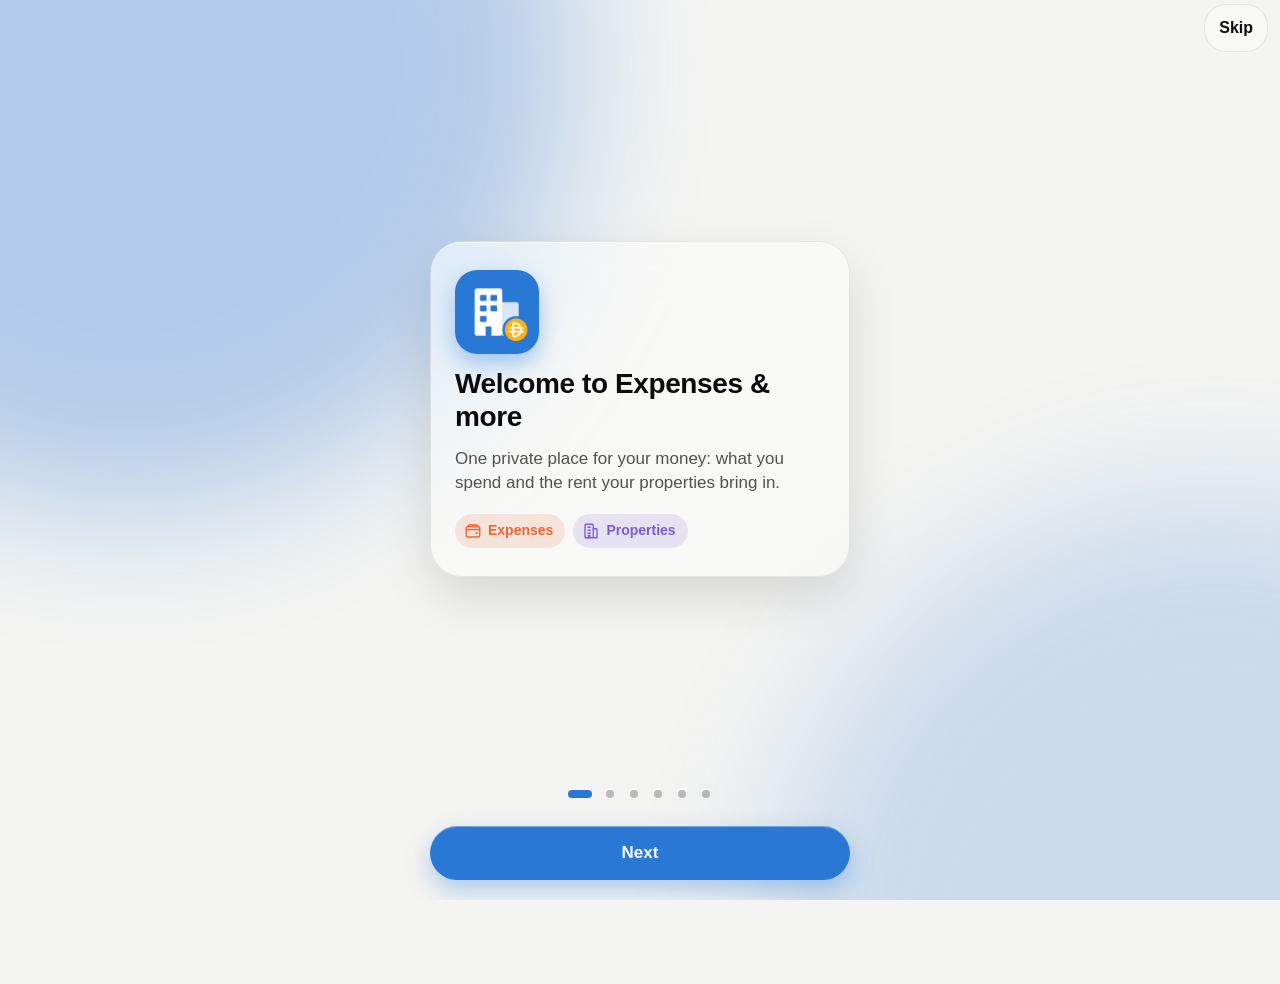
==== commit d75a7cb9: "Update Expenses to 1.10.0: Investments becomes Deposits & returns (six kinds, hidden for new users)" ====
--- a/expenses/index.html
+++ b/expenses/index.html
@@ -13,8 +13,8 @@
     <meta name="theme-color" content="#0e0e0d" media="(prefers-color-scheme: dark)" />
     <link rel="icon" href="./icon.svg" type="image/svg+xml" />
     <link rel="apple-touch-icon" href="./apple-touch-icon.png" />
-    <script type="module" crossorigin src="./assets/index-C4F0CLp7.js"></script>
-    <link rel="stylesheet" crossorigin href="./assets/index-CzBwKHZZ.css">
+    <script type="module" crossorigin src="./assets/index-Ce-m-dK1.js"></script>
+    <link rel="stylesheet" crossorigin href="./assets/index-B0wk18Pg.css">
   <link rel="manifest" href="./manifest.webmanifest"></head>
   <body>
     <div id="root"></div>
--- a/expenses/assets/index-B0wk18Pg.css
+++ b/expenses/assets/index-B0wk18Pg.css
@@ -0,0 +1 @@
+:root{--lightningcss-light:initial;--lightningcss-dark: ;color-scheme:light;--bg:#f4f4f2;--surface:#fff;--surface-2:#f0efec;--line:#e4e3df;--text:#0b0b0b;--text-2:#52514e;--accent:#2a78d6;--accent-text:#1c5cab;--accent-tint:#2a78d61f;--on-accent:#fff;--bar-track:#ebeae6;--good:#0ca30c;--good-tint:#0ca30c21;--warning:#c98500;--warning-tint:#fab21938;--critical:#d03b3b;--critical-tint:#d03b3b1f;--shadow:0 1px 2px #0000000d;--heat-1:#b7d3f6;--heat-2:#86b6ef;--heat-3:#2a78d6;--heat-4:#184f95;--heat-ink-1:#0b0b0b;--heat-ink-2:#0b0b0b;--heat-ink-3:#fff;--heat-ink-4:#fff;--star:#fab219;--cat-1:#2a78d6;--cat-2:#eb6834;--cat-3:#1baf7a;--cat-4:#eda100;--cat-other:#c9c8c3;--radius:14px;--tab-height:62px;--tab-side:16px;--tab-bottom:max(calc(var(--safe-bottom) - 18px), 12px);--tab-ink:#111;--welcome-purple:#7b5cd6;--welcome-slate:#4f6d8a;--welcome-arena:#c2255c;--glass:#fafaf89e;--glass-rim:#00000014;--glass-shine:#ffffffe6;--glass-shade:#0000000a;--glass-sheen:#ffffff59;--glass-drop:#0000001f;--lens:#0001;--lens-held:#fff3;--spring:cubic-bezier(.3, 1.3, .5, 1);--ease-glide:cubic-bezier(.32, 1.25, .5, 1);--ease-pop:cubic-bezier(.34, 1.56, .64, 1);--spring-snappy:cubic-bezier(.3, 1.6, .5, 1);--safe-top:env(safe-area-inset-top,0px);--safe-bottom:env(safe-area-inset-bottom,0px)}@media (prefers-color-scheme:dark){:root{--lightningcss-light: ;--lightningcss-dark:initial;color-scheme:dark;--bg:#0e0e0d;--surface:#1a1a19;--surface-2:#262624;--line:#2f2f2d;--text:#fff;--text-2:#c3c2b7;--accent:#3987e5;--accent-text:#86b6ef;--accent-tint:#3987e533;--bar-track:#2f2f2d;--warning:#fab219;--good-tint:#0ca30c38;--critical:#e66767;--critical-tint:#d03b3b3d;--shadow:none;--tab-ink:#f5f5f3;--welcome-purple:#9d84ee;--welcome-slate:#7f9bb8;--welcome-arena:#f06595;--glass:#26262499;--glass-rim:#ffffff24;--glass-shine:#ffffff29;--glass-shade:#0000004d;--glass-sheen:#ffffff0f;--glass-drop:#00000073;--lens:#ffffff1c;--lens-held:#ffffff0f;--heat-1:#184f95;--heat-2:#256abf;--heat-3:#3987e5;--heat-4:#86b6ef;--heat-ink-1:#fff;--heat-ink-2:#fff;--heat-ink-3:#0b0b0b;--heat-ink-4:#0b0b0b;--cat-1:#3987e5;--cat-2:#d95926;--cat-3:#199e70;--cat-4:#c98500;--cat-other:#6b6a64}}@supports (transition-timing-function:linear(0, 1)){:root{--spring:linear(0, .042, .147, .285, .436, .583, .717, .83, .92, .988, 1.035, 1.065, 1.08, 1.083, 1.079, 1.07, 1.059, 1.046, 1.034, 1.023, 1.014, 1.006, 1.001, .997, .994, .993, .993, .993, .994, .995, .996, .997, 1);--spring-snappy:linear(0, .109, .355, .634, .876, 1.047, 1.141, 1.169, 1.152, 1.111, 1.064, 1.023, .993, .976, .971, .974, .981, .989, .996, 1.001, 1.004, 1.005, 1.004, 1.003, 1)}}*{box-sizing:border-box}html{-webkit-text-size-adjust:100%;background:var(--bg)}body{background:var(--bg);color:var(--text);-webkit-font-smoothing:antialiased;-webkit-tap-highlight-color:transparent;overscroll-behavior-y:none;margin:0;font:16px/1.4 -apple-system,BlinkMacSystemFont,SF Pro Text,Segoe UI,Roboto,Helvetica Neue,Arial,sans-serif}h1,h2,p,dl,dd{margin:0}button{font:inherit;color:inherit;cursor:pointer;text-align:inherit;background:0 0;border:0;padding:0}button:disabled{cursor:default;opacity:.45}.tab-bar,button,.btn,.segmented,.chip{-webkit-user-select:none;user-select:none;-webkit-touch-callout:none}:focus-visible{outline:2px solid var(--accent);outline-offset:2px}.muted{color:var(--text-2)}.app{min-height:100dvh;padding-top:var(--safe-top);padding-bottom:calc(var(--tab-height) + var(--tab-bottom) + 96px)}.app.form-mode{padding-bottom:calc(var(--safe-bottom) + 32px)}.content{flex-direction:column;gap:16px;max-width:640px;margin:0 auto;padding:0 16px;display:flex}.large-title{justify-content:space-between;align-items:flex-end;gap:12px;max-width:640px;margin:0 auto;padding:20px 16px 16px;display:flex}.large-title h1{letter-spacing:-.02em;font-size:32px;font-weight:700;line-height:1.15}.nav-bar{z-index:5;min-height:52px;padding:calc(var(--safe-top) + 4px) 8px 4px;margin-top:calc(-1 * var(--safe-top));background:var(--bg);background:color-mix(in srgb, var(--bg) 88%, transparent);-webkit-backdrop-filter:blur(16px);border-bottom:1px solid var(--line);grid-template-columns:1fr auto 1fr;align-items:center;gap:8px;margin-bottom:12px;display:grid;position:sticky;top:0}.nav-back{color:var(--accent-text);justify-self:start;align-items:center;min-height:44px;font-size:17px;display:inline-flex}.nav-title{text-align:center;text-overflow:ellipsis;white-space:nowrap;max-width:52vw;font-size:17px;font-weight:600;overflow:hidden}.nav-action{justify-self:end}.nav-save{color:var(--accent-text);min-height:44px;padding:0 8px;font-size:17px;font-weight:600}.tab-bar{--tab-w:min(calc((100vw - 2 * var(--tab-side) - 8px) / 5), 104px);inset-inline:0;bottom:var(--tab-bottom);z-index:10;width:calc(var(--tab-w) * var(--tabs,5) + 8px);box-sizing:border-box;height:var(--tab-height);border-radius:calc(var(--tab-height) / 2);background:var(--glass);-webkit-backdrop-filter:blur(14px)saturate(190%);border:.5px solid var(--glass-rim);box-shadow:inset 0 1px 0 var(--glass-shine), inset 0 -1px 0 var(--glass-shade), 0 10px 30px var(--glass-drop), 0 1px 3px var(--glass-drop);touch-action:none;margin-inline:auto;padding:4px;display:flex;position:fixed}.tab-bar:before{content:"";border-radius:inherit;background:linear-gradient(180deg, var(--glass-sheen) 0%, transparent 55%);pointer-events:none;position:absolute;inset:0}.tab{z-index:1;flex:0 0 var(--tab-w);width:var(--tab-w);letter-spacing:-.1px;min-width:0;color:var(--tab-ink);text-align:center;flex-direction:column;justify-content:center;align-items:center;gap:1px;font-size:10.5px;font-weight:600;display:flex;position:relative}.tab-label{text-overflow:ellipsis;white-space:nowrap;max-width:100%;overflow:hidden}.tab.active{color:var(--accent)}.tab-icon{transition:transform .35s var(--ease-pop);display:inline-flex;position:relative}.tab.active .tab-icon svg{fill:color-mix(in srgb, currentColor 24%, transparent);stroke-width:2px}.tab.active .tab-icon{animation:tab-pop .45s var(--ease-pop)}@keyframes tab-pop{0%{transform:scale(.82)}to{transform:scale(1)}}.tab-bar.pressing .tab.under-lens .tab-icon{transform:scale(1.16)}.tab-bar.pressing .tab.under-lens{color:var(--accent)}.tab-bar.pressing .tab.active:not(.under-lens){color:var(--tab-ink)}.tab-lens-track{width:var(--tab-w);will-change:transform;pointer-events:none;position:absolute;top:4px;bottom:4px;left:0;transform:translate(4px)}.tab-lens-track.ready{transition:transform .5s var(--ease-glide)}.tab-bar.pressing .tab-lens-track{transition:none}.tab-lens{border-radius:calc(var(--tab-height) / 2 - 4px);background:var(--lens);box-shadow:inset 0 .5px 0 var(--glass-shine);will-change:transform;transition:transform .4s var(--ease-pop);position:absolute;inset:0}.tab-lens:before,.tab-lens:after{content:"";border-radius:inherit;opacity:0;transition:opacity .2s;position:absolute;inset:0}.tab-lens:before{background:var(--lens-held);box-shadow:inset 0 1px 2px #ffffff80,inset 0 -3px 6px #00000024,0 8px 20px #00000040}.tab-lens:after{-webkit-mask-composite:xor;background:conic-gradient(from 210deg,#fffffff2,#78c8ffb3,#ffffff40,#ff96dca6,#fffffff2,#a0ffc88c,#fffffff2);padding:1.5px;-webkit-mask:linear-gradient(#000 0 0) content-box,linear-gradient(#000 0 0);-webkit-mask-composite:xor,source-over;mask:linear-gradient(#000 0 0) content-box exclude,linear-gradient(#000 0 0)}.tab-bar.pressing .tab-lens{transform:scale(1.22,1.3)}.tab-bar.pressing .tab-lens:before,.tab-bar.pressing .tab-lens:after{opacity:1}@media (prefers-reduced-transparency:reduce){.tab-bar{background:var(--surface);-webkit-backdrop-filter:none}}@supports not ((-webkit-backdrop-filter:blur(1px)) or (backdrop-filter:blur(1px))){.tab-bar{background:var(--surface)}}@media (prefers-reduced-motion:reduce){.tab-lens-track.ready,.tab-lens,.tab-icon{transition-duration:10ms}.tab.active .tab-icon{animation:none}}.tab-badge{top:-4px;background:var(--critical);color:#fff;text-align:center;border-radius:9px;min-width:18px;height:18px;padding:0 5px;font-size:11px;font-weight:700;line-height:18px;position:absolute;inset-inline-start:16px}.section{flex-direction:column;gap:8px;display:flex}.section-head{justify-content:space-between;align-items:baseline;gap:12px;padding:0 4px;display:flex}.section-head h2{letter-spacing:-.01em;font-size:20px;font-weight:700}.section-sub{margin-top:-4px;padding:0 4px;font-size:14px}.card{background:var(--surface);border-radius:var(--radius);box-shadow:var(--shadow);padding:16px}.list.card{padding:0;overflow:hidden}.row{width:100%;min-height:56px;color:var(--text);align-items:center;gap:12px;padding:12px 16px;display:flex}.row+.row{border-top:1px solid var(--line)}.row>svg{color:var(--text-2);flex:none}.row-main{flex-direction:column;flex:1;align-items:flex-start;gap:2px;min-width:0;display:flex}.row-title{text-overflow:ellipsis;white-space:nowrap;max-width:100%;font-weight:600;overflow:hidden}.row-sub{color:var(--text-2);text-overflow:ellipsis;white-space:nowrap;max-width:100%;font-size:14px;overflow:hidden}.row-sub.wrap{white-space:normal}.row-end{text-align:end;flex-direction:column;align-items:flex-end;gap:2px;display:flex}.row-amount{font-variant-numeric:tabular-nums;white-space:nowrap;font-weight:600}.row .chip{margin-top:4px}.add-row{color:var(--accent-text);min-height:48px;font-weight:600}.emoji{background:var(--surface-2);border-radius:50%;flex:none;place-items:center;width:38px;height:38px;font-size:20px;display:grid}.day-group{flex-direction:column;gap:6px;display:flex}.day-head{color:var(--text-2);font-variant-numeric:tabular-nums;justify-content:space-between;padding:0 4px;font-size:14px;display:flex}.chip{color:var(--text);white-space:nowrap;border-radius:999px;align-items:center;gap:4px;padding:2px 8px 2px 6px;font-size:13px;font-weight:600;display:inline-flex}.chip-upcoming{background:var(--surface-2)}.chip-upcoming svg{color:var(--text-2)}.chip-due{background:var(--warning-tint)}.chip-due svg{color:var(--warning)}.chip-overdue{background:var(--critical-tint)}.chip-overdue svg{color:var(--critical)}.chip-claimed{background:var(--good-tint)}.chip-claimed svg{color:var(--good)}.next-card,.payment-hero{flex-direction:column;gap:12px;display:flex}.next-card{border-inline-start:4px solid var(--accent)}.next-card.next-due{border-inline-start-color:var(--warning)}.next-card.next-overdue{border-inline-start-color:var(--critical)}.next-body{flex-direction:column;gap:4px;display:flex}.next-top{justify-content:space-between;align-items:center;gap:8px;display:flex}.eyebrow{text-transform:uppercase;letter-spacing:.04em;color:var(--text-2);font-size:13px;font-weight:600}.next-amount{letter-spacing:-.02em;font-variant-numeric:tabular-nums;font-size:34px;font-weight:700;line-height:1.15}.next-place{font-size:17px;font-weight:600}.next-due{margin-top:4px}.empty-next{gap:4px}.kpi-row{grid-template-columns:1fr 1fr;gap:12px;display:grid}.kpi{flex-direction:column;justify-content:space-between;gap:4px;min-width:0;padding:14px;display:flex}.kpi-label{color:var(--text-2);font-size:13px}.kpi-value{font-variant-numeric:tabular-nums;letter-spacing:-.01em;overflow-wrap:anywhere;font-size:20px;font-weight:700}.year-card{flex-direction:column;gap:8px;display:flex}.year-claimed{font-variant-numeric:tabular-nums;font-size:22px}.meter{background:var(--bar-track);border-radius:5px;height:10px;overflow:hidden}.meter span{background:var(--accent);border-radius:5px;height:100%;display:block}.outstanding{font-weight:600}.kpi-note{color:var(--text-2);font-size:12px}.circle-card{text-align:start;flex-direction:column;align-items:center;gap:8px;width:100%;padding:16px 16px 4px;display:flex}.circle-wrap{width:220px;height:220px;position:relative}.circle-wrap svg{width:100%;height:100%;display:block}.circle-track,.circle-slice{fill:none;stroke-width:22px}.circle-track{stroke:var(--bar-track)}.circle-slice{stroke:var(--c)}.c1{--c:var(--cat-1)}.c2{--c:var(--cat-2)}.c3{--c:var(--cat-3)}.c4{--c:var(--cat-4)}.c5,.c-other{--c:var(--cat-other)}.circle-center{text-align:center;flex-direction:column;justify-content:center;align-items:center;gap:2px;padding:0 30px;display:flex;position:absolute;inset:0}.circle-label,.circle-sub{color:var(--text-2);font-size:13px}.circle-total{letter-spacing:-.02em;font-variant-numeric:tabular-nums;white-space:nowrap;font-size:27px;font-weight:700;line-height:1.15}.circle-total.md{font-size:23px}.circle-total.sm{font-size:19px}.circle-total.xs{font-size:16px}.circle-legend{flex-direction:column;width:100%;display:flex}.circle-row{border-bottom:1px solid var(--line);align-items:center;gap:10px;padding:9px 0;font-size:15px;display:flex}.circle-row:last-child{border-bottom:none}.circle-dot{background:var(--c);border-radius:5px;flex:none;width:10px;height:10px}.circle-name{text-overflow:ellipsis;white-space:nowrap;flex:1;min-width:0;overflow:hidden}.circle-amount{font-variant-numeric:tabular-nums;font-weight:600}.circle-pct{text-align:end;width:40px;color:var(--text-2);font-variant-numeric:tabular-nums;font-size:14px}.hero{text-align:center;padding:4px 0 8px}.hero-value{letter-spacing:-.03em;font-variant-numeric:tabular-nums;font-size:44px;font-weight:700;line-height:1.1}.month-switch{background:var(--surface);border-radius:var(--radius);box-shadow:var(--shadow);justify-content:space-between;align-items:center;font-weight:600;display:flex}.month-switch button{width:48px;height:44px;color:var(--accent-text);place-items:center;display:grid}.bars{flex-direction:column;gap:4px;padding:8px;display:flex}.bar-row{border-radius:10px;grid-template-columns:1fr auto;gap:6px 12px;padding:8px;display:grid}.bar-row.selected{background:var(--accent-tint)}.bar-label{text-overflow:ellipsis;white-space:nowrap;font-weight:500;overflow:hidden}.bar-value{font-variant-numeric:tabular-nums;text-align:end;font-weight:600}.bar-value .muted{margin-inline-start:4px;font-size:14px;font-weight:400}.bar-track{background:var(--bar-track);border-radius:4px;grid-column:1/-1;height:8px;overflow:hidden}.bar-fill-near{background:var(--warning)}.bar-fill-over{background:var(--critical)}.over-text{color:var(--critical)}.near-text{color:var(--warning)}.bar-sub{grid-column:1/-1;margin-top:2px;font-size:.8rem}.hero-track{margin:8px 0 4px;display:block}.budget-card{text-align:start;gap:6px;width:100%;padding:14px 16px;display:grid}.budget-card-head{justify-content:space-between;align-items:baseline;gap:12px;display:flex}.budget-card-title{color:var(--text-2);text-transform:uppercase;letter-spacing:.04em;font-size:13px;font-weight:600}.budget-card-range,.budget-card-sub{color:var(--text-2);font-variant-numeric:tabular-nums;font-size:13px}.budget-card-left{letter-spacing:-.01em;font-variant-numeric:tabular-nums;font-size:24px;font-weight:700}.budget-card .bar-track{display:block}.budget-card-foot{color:var(--text-2);justify-content:space-between;gap:12px;font-size:13px;display:flex}.budget-card-pace{color:var(--text);text-align:end;font-weight:600}.week-start{margin-top:12px}.convert-card{gap:8px;padding:14px 16px;display:grid}.convert-title{font-size:17px;font-weight:600}.convert-list{gap:6px;margin:0;padding:0;list-style:none;display:grid}.convert-list li{justify-content:space-between;gap:12px;font-size:15px;display:flex}.convert-amounts{font-variant-numeric:tabular-nums;white-space:nowrap;gap:6px;display:inline-flex}.convert-arrow{color:var(--text-2);display:inline-block}[dir=rtl] .convert-arrow{transform:scaleX(-1)}.convert-actions{-webkit-user-select:none;user-select:none;-webkit-touch-callout:none;grid-template-columns:1fr 1fr;gap:10px;margin-top:4px;display:grid}.budget-edit{justify-content:space-between;align-items:center;gap:12px;display:flex}.budget-edit .money-input{width:150px}.budget-edit .row-title{margin:0}.bar-fill{background:var(--accent);border-radius:4px;height:100%;display:block}.btn{background:var(--surface-2);min-height:48px;color:var(--accent-text);text-align:center;border-radius:12px;justify-content:center;align-items:center;gap:8px;padding:0 18px;font-weight:600;display:inline-flex}.card .btn{background:var(--surface-2)}.btn.primary{background:var(--accent);color:var(--on-accent)}.btn.danger{color:var(--critical);background:0 0}.btn.block{width:100%}.btn.small{background:var(--accent-tint);gap:4px;min-height:36px;padding:0 12px;font-size:15px}.button-row{flex-wrap:wrap;gap:8px;display:flex}.button-row .btn{flex:1;min-height:40px;padding:0 10px;font-size:15px}.link{color:var(--accent-text);font-size:15px;font-weight:600;text-decoration:none}.fab{inset-inline-end:20px;bottom:calc(var(--tab-height) + var(--tab-bottom) + 16px);z-index:9;background:var(--accent);width:60px;height:60px;color:var(--on-accent);border-radius:50%;place-items:center;display:grid;position:fixed;box-shadow:0 6px 16px #00000038}.form{flex-direction:column;gap:16px;display:flex}.field{flex-direction:column;gap:6px;min-width:0;display:flex}.field label,.field .label{color:var(--text-2);font-size:14px;font-weight:600}.field-pair{grid-template-columns:1fr 1fr;align-items:end;gap:12px;display:grid}input:not([type=checkbox]),select,textarea{background:var(--surface);width:100%;min-height:48px;color:var(--text);font:inherit;appearance:none;border:1px solid #0000;border-radius:12px;padding:12px;font-size:17px}.card input:not([type=checkbox]),.card select,.card textarea{background:var(--surface-2)}input[type=date]{text-align:start;display:block}input:focus,select:focus,textarea:focus{border-color:var(--accent);outline:none}select{background-image:linear-gradient(45deg, transparent 50%, var(--text-2) 50%), linear-gradient(135deg, var(--text-2) 50%, transparent 50%);background-position:calc(100% - 20px),calc(100% - 14px);background-repeat:no-repeat;background-size:6px 6px;padding-inline-end:36px}.money-input{background:var(--surface);border:1px solid #0000;border-radius:12px;align-items:center;display:flex}.card .money-input{background:var(--surface-2)}.money-input:focus-within{border-color:var(--accent)}.money-input .currency{color:var(--text-2);padding-inline-start:12px;font-weight:600}.money-input input{font-variant-numeric:tabular-nums;padding-inline-start:8px;background:0 0!important;border:0!important}.money-input.large input{min-height:64px;font-size:34px;font-weight:700}.money-input.large .currency{font-size:20px}.hint{color:var(--text-2);font-size:14px}.form-error{color:var(--critical);font-weight:600}.form-warning{color:var(--text);background:var(--warning-tint);border-radius:10px;padding:8px 12px}.check{align-items:center;gap:10px;font-size:15px;display:flex}.check input{width:22px;height:22px;accent-color:var(--accent);flex:none}.check.small{color:var(--text-2);white-space:nowrap;gap:6px;font-size:13px}.segmented{background:var(--surface-2);border-radius:12px;padding:3px;display:flex}.card .segmented{background:var(--bg)}.segmented button{text-align:center;min-height:38px;color:var(--text-2);border-radius:9px;flex:1;font-size:15px;font-weight:500}.segmented button.selected{background:var(--surface);color:var(--text);font-weight:600;box-shadow:0 1px 3px #0000001f}.content>.segmented{background:var(--line)}.category-grid{grid-template-columns:repeat(4,1fr);gap:8px;display:grid}.category{background:var(--surface);text-align:center;border:2px solid #0000;border-radius:12px;flex-direction:column;align-items:center;gap:4px;padding:10px 4px;display:flex}.category.selected{border-color:var(--accent);background:var(--accent-tint)}.category-icon{font-size:24px}.category-name{font-size:12px;font-weight:500;line-height:1.2}.category-edit{gap:8px}.category-edit input:not([type=checkbox]){min-height:40px;padding:8px 10px}.emoji-input{text-align:center;flex:none;width:52px!important}.hidden-cat input:not([type=checkbox]){opacity:.5}.lease-card{flex-direction:column;gap:10px;display:flex}.lease-tenant{font-size:20px;font-weight:700}.facts{grid-template-columns:auto 1fr;gap:6px 16px;font-size:15px;display:grid}.facts dt{color:var(--text-2)}.facts dd{font-variant-numeric:tabular-nums}.end-panel{border-top:1px solid var(--line);flex-direction:column;gap:12px;padding-top:12px;display:flex}.schedule{flex-direction:column;gap:10px;display:flex}.schedule-row{flex-direction:column;gap:10px;padding:12px;display:flex}.schedule-head{justify-content:space-between;align-items:center;gap:12px;display:flex}.schedule-head .segmented{flex:0 0 190px}.schedule-head .segmented button{min-height:32px;font-size:14px}.banner{border-radius:var(--radius);background:var(--accent-tint);flex-direction:column;align-items:flex-start;gap:6px;width:100%;padding:12px 14px;font-size:15px;display:flex}.banner-error{background:var(--critical-tint)}.empty{text-align:center;flex-direction:column;align-items:center;gap:8px;padding:28px 20px;display:flex}.empty-title{font-size:17px;font-weight:700}.empty .btn{margin-top:8px}.notes{white-space:pre-wrap}.card-hint{margin-top:12px}.pending-card{gap:12px}.small-text{font-size:14px}.quick-setup .row-title{margin:0 0 4px}.quick-setup .button-row{margin-top:12px}a.btn{text-decoration:none}.manual-steps{margin-top:12px}.manual-steps>summary{cursor:pointer;color:var(--accent-text);font-weight:600}.manual-steps[open]>summary{margin-bottom:8px}.sample-line{-webkit-user-select:text;user-select:text;background:var(--surface-2);white-space:pre-wrap;overflow-wrap:anywhere;border-radius:10px;margin:8px 0 0;padding:10px 12px;font:12px/1.5 ui-monospace,SF Mono,Menlo,monospace}.center-link{align-self:center;padding:8px}.steps .steps{margin-top:6px}.preview-card{background:var(--accent-tint);box-shadow:none;flex-direction:column;gap:4px;display:flex}.steps{flex-direction:column;gap:6px;margin:0;padding-inline-start:20px;display:flex}.footer-note{text-align:center;padding:8px 0;font-size:13px}.toast{left:50%;bottom:calc(var(--tab-height) + var(--tab-bottom) + 88px);z-index:20;color:#fff;background:#1f1f1e;border-radius:14px;align-items:center;gap:16px;max-width:calc(100% - 32px);padding:12px 16px;font-size:15px;animation:.18s ease-out toast-in;display:flex;position:fixed;transform:translate(-50%);box-shadow:0 8px 24px #00000040}.form-mode .toast{bottom:calc(var(--safe-bottom) + 24px)}.toast button{color:#86b6ef;font-weight:700}@keyframes toast-in{0%{opacity:0;transform:translate(-50%,8px)}}@media (prefers-reduced-motion:reduce){.toast{animation:none}}.cal-summary{justify-content:space-between;align-items:flex-start;gap:12px;display:flex}.cal-total{letter-spacing:-.02em;font-variant-numeric:tabular-nums;font-size:28px;font-weight:700}.cal-summary-side{text-align:end;color:var(--text-2);white-space:nowrap;font-size:14px}.cal-grid{grid-template-columns:repeat(7,minmax(0,1fr)) 38px;gap:6px;display:grid}.cal-head{text-align:center;color:var(--text-2);padding-bottom:2px;font-size:13px;font-weight:600}.cal-head-week{font-weight:400}.cal-cell{aspect-ratio:.9;background:var(--surface);box-shadow:var(--shadow);color:var(--text);border-radius:10px;flex-direction:column;justify-content:space-between;padding:5px 3px 6px;display:flex;position:relative}.cal-cell.future{box-shadow:inset 0 0 0 1px var(--line);color:var(--text-2);background:0 0}.cal-cell.lvl-1{background:var(--heat-1);color:var(--heat-ink-1)}.cal-cell.lvl-2{background:var(--heat-2);color:var(--heat-ink-2)}.cal-cell.lvl-3{background:var(--heat-3);color:var(--heat-ink-3)}.cal-cell.lvl-4{background:var(--heat-4);color:var(--heat-ink-4)}.cal-cell.today{box-shadow:inset 0 0 0 2px var(--accent)}.cal-cell.selected{outline:2px solid var(--text);outline-offset:1px}.cal-num{text-align:start;padding-inline-start:3px;font-size:12.5px;font-weight:500;line-height:1.2}.cal-amt{letter-spacing:-.02em;text-align:center;font-variant-numeric:tabular-nums;min-height:1.2em;font-size:13.5px;font-weight:700;line-height:1.2}.cal-dot{opacity:.45;vertical-align:middle;background:currentColor;border-radius:50%;width:4px;height:4px;display:inline-block}.cal-star{top:3px;color:var(--star);text-shadow:0 0 2px #00000073;font-size:11px;line-height:1;position:absolute;inset-inline-end:4px}.cal-star-inline{color:var(--star)}.cal-blank{aspect-ratio:.9}.cal-week{color:var(--text-2);font-variant-numeric:tabular-nums;background-image:url("data:image/svg+xml,%3Csvg xmlns='http://www.w3.org/2000/svg' width='8' height='16'%3E%3Cpath d='M4 0C8 4 0 12 4 16' fill='none' stroke='%233987e5' stroke-width='1.2' opacity='0.7'/%3E%3C/svg%3E");background-position:0 0;background-repeat:repeat-y;background-size:8px 16px;justify-content:flex-end;align-items:center;padding-inline-start:10px;font-size:12px;display:flex}.cal-legend{color:var(--text-2);justify-content:space-between;align-items:center;font-size:14px;display:flex}.cal-legend>span{align-items:center;gap:4px;display:inline-flex}.swatch{background:var(--surface);width:12px;height:12px;box-shadow:inset 0 0 0 1px var(--line);border-radius:3px;display:inline-block}.swatch.lvl-1{background:var(--heat-1);box-shadow:none}.swatch.lvl-2{background:var(--heat-2);box-shadow:none}.swatch.lvl-3{background:var(--heat-3);box-shadow:none}.swatch.lvl-4{background:var(--heat-4);box-shadow:none}[dir=rtl] .flip-rtl{transform:scaleX(-1)}[dir=rtl] select{background-position:14px,20px}[dir=rtl] .cal-week{background-position:100% 0}[dir=rtl] *{letter-spacing:0!important}[dir=rtl] body{line-height:1.5}.kpi-row.single{grid-template-columns:1fr}.tab-toggle{justify-content:space-between}.tab-toggle input[role=switch]{appearance:none;background:var(--bar-track);cursor:pointer;border-radius:31px;flex:none;width:51px;height:31px;transition:background .2s;position:relative}.tab-toggle input[role=switch]:after{content:"";top:2px;background:#fff;border-radius:50%;width:27px;height:27px;transition:transform .2s;position:absolute;inset-inline-start:2px;box-shadow:0 2px 4px #00000040}.tab-toggle input[role=switch]:checked{background:var(--good)}.tab-toggle input[role=switch]:checked:after{transform:translate(20px)}[dir=rtl] .tab-toggle input[role=switch]:checked:after{transform:translate(-20px)}.welcome{z-index:40;padding-top:var(--safe-top);padding-bottom:max(var(--safe-bottom), 16px);background:var(--bg);outline:none;flex-direction:column;animation:.45s ease-out welcome-in;display:flex;position:fixed;inset:0;overflow:hidden}@keyframes welcome-in{0%{opacity:0;transform:scale(1.03)}}.welcome-glow{pointer-events:none;position:absolute;inset:0}.welcome-glow span{background-color:var(--tone);filter:blur(70px);opacity:.32;border-radius:50%;width:70vmax;height:70vmax;transition:background-color .6s;position:absolute}.welcome-glow span:first-child{top:-30vmax;inset-inline-start:-25vmax}.welcome-glow span:last-child{bottom:-38vmax;opacity:.2;inset-inline-end:-30vmax}.welcome-top{justify-content:flex-end;min-height:52px;padding:4px 12px 0;display:flex;position:relative}.welcome-skip{min-height:44px;color:var(--text);background:var(--glass);-webkit-backdrop-filter:blur(14px)saturate(180%);backdrop-filter:blur(14px)saturate(180%);border:.5px solid var(--glass-rim);border-radius:22px;padding:0 14px;font-size:16px;font-weight:600}.welcome-track{scroll-snap-type:x mandatory;overscroll-behavior-x:contain;scrollbar-width:none;flex:1;min-height:0;display:flex;position:relative;overflow:auto hidden}.welcome-track::-webkit-scrollbar{display:none}.welcome-page{scroll-snap-align:start;scroll-snap-stop:always;flex:0 0 100%;justify-content:center;align-items:center;padding:8px 20px;display:flex;overflow-y:auto}.welcome-card{background:var(--glass);-webkit-backdrop-filter:blur(24px)saturate(180%);backdrop-filter:blur(24px)saturate(180%);border:.5px solid var(--glass-rim);width:100%;max-width:420px;box-shadow:inset 0 1px 0 var(--glass-shine), 0 20px 50px var(--glass-drop);transition:opacity .4s ease, scale .5s var(--spring);border-radius:32px;flex-direction:column;align-items:flex-start;gap:14px;padding:28px 24px;display:flex}.welcome-page:not(.current) .welcome-card{opacity:.55;scale:.94}.welcome-icon{color:#fff;background:linear-gradient(160deg, color-mix(in srgb, var(--tone) 72%, #fff), var(--tone));width:76px;height:76px;box-shadow:inset 0 1px 0 #ffffff73, 0 10px 24px color-mix(in srgb, var(--tone) 40%, transparent);border-radius:22px;place-items:center;display:grid}.welcome-icon svg{stroke-width:1.9px;width:38px;height:38px}.welcome-icon.app-icon{background:0 0;width:84px;height:84px;overflow:hidden}.welcome-icon.app-icon img{width:100%;height:100%}.welcome-page.current .welcome-icon{animation:welcome-pop .6s var(--spring-snappy)}@keyframes welcome-pop{0%{rotate:-8deg;scale:.6}}.welcome-card h2{letter-spacing:-.4px;font-size:28px;font-weight:800;line-height:1.15}.welcome-text{color:var(--text-2);font-size:17px;line-height:1.45}.welcome-points{flex-direction:column;gap:12px;margin:4px 0 0;padding:0;list-style:none;display:flex}.welcome-points li{align-items:flex-start;gap:12px;font-size:16px;line-height:1.35;display:flex}.welcome-page.current .welcome-points li{animation:.5s ease-out both welcome-rise}.welcome-page.current .welcome-points li:nth-child(2){animation-delay:80ms}.welcome-page.current .welcome-points li:nth-child(3){animation-delay:.16s}@keyframes welcome-rise{0%{opacity:0;translate:0 10px}}.welcome-tick{color:#fff;background:var(--tone);border-radius:50%;flex:none;place-items:center;width:22px;height:22px;display:grid}.welcome-tick svg{stroke-width:3px}.welcome-areas{flex-wrap:wrap;gap:8px;margin-top:4px;display:flex}.welcome-areas span{color:var(--tone);background:color-mix(in srgb, var(--tone) 14%, transparent);border-radius:18px;align-items:center;gap:6px;padding:7px 12px 7px 9px;font-size:14px;font-weight:600;display:inline-flex}.welcome-areas svg{width:18px;height:18px}.welcome-choices{background:color-mix(in srgb, var(--surface) 70%, transparent);border-radius:18px;width:100%;margin-top:4px;overflow:hidden}.welcome-choice-icon{color:#fff;background:var(--tone);border-radius:9px;flex:none;place-items:center;width:32px;height:32px;display:grid}.welcome-choice-icon svg{width:20px;height:20px}.welcome-bottom{flex-direction:column;align-items:center;gap:18px;padding:14px 20px 4px;display:flex;position:relative}.welcome-dots{gap:2px;display:flex}.welcome-dots .dot{place-items:center;width:22px;height:28px;display:grid}.welcome-dots .dot:before{content:"";background:color-mix(in srgb, var(--text) 25%, transparent);width:8px;height:8px;transition:width .45s var(--spring), background-color .3s ease;border-radius:4px}.welcome-dots .dot.current{width:34px}.welcome-dots .dot.current:before{background:var(--tone);width:24px}.welcome-next{text-align:center;color:#fff;background:var(--tone);width:100%;max-width:420px;min-height:54px;box-shadow:inset 0 1px 0 #ffffff59, 0 10px 24px color-mix(in srgb, var(--tone) 35%, transparent);transition:background-color .5s ease, scale .35s var(--spring-snappy);border-radius:27px;font-size:17px;font-weight:700}.welcome-next:active{scale:.97}@media (prefers-reduced-motion:reduce){.welcome,.welcome-page.current .welcome-icon,.welcome-page.current .welcome-points li{animation:none}.welcome-card,.welcome-dots .dot:before{transition-duration:10ms}}@media (prefers-reduced-transparency:reduce){.welcome-card,.welcome-skip{background:var(--surface);-webkit-backdrop-filter:none;backdrop-filter:none}}.welcome-arena{--arena-ink:#1d1640;--arena-hero:#2a9ad6;--arena-calm:#1f9e3a;--arena-winning:#d98a00;--arena-track:#ebe7f5;border:2px solid var(--arena-ink);background:linear-gradient(#bfe6f7 0 62%,#efcf95 62% 100%);border-radius:18px;align-items:flex-end;gap:14px;width:100%;padding:12px 16px 10px;display:flex;box-shadow:inset 0 -6px #d9b77a}.welcome-arena-fighter{flex-direction:column;align-items:center;gap:6px;display:flex}.welcome-arena-fighter .hp{width:40px;height:8px}.welcome-arena-gap{flex:1}.welcome-page.current .welcome-arena-fighter svg{animation:1.6s steps(2,jump-none) infinite welcome-bob}.welcome-page.current .welcome-arena-fighter:nth-child(3) svg{animation-delay:.4s}.welcome-page.current .welcome-arena-fighter:nth-child(4) svg{animation-delay:.8s}@keyframes welcome-bob{50%{translate:0 -3px}}@media (prefers-color-scheme:dark){.welcome-arena{--arena-ink:#05030f;--arena-hero:#4cc9f0;--arena-calm:#5ee06b;--arena-winning:#ffb02e;--arena-track:#241d40;background:linear-gradient(#2c2160 0 62%,#8a6a45 62% 100%);box-shadow:inset 0 -6px #6b5034}}@media (prefers-reduced-motion:reduce){.welcome-page.current .welcome-arena-fighter svg{animation:none}}.news-backdrop{z-index:40;padding:12px 12px max(var(--safe-bottom), 12px);justify-content:center;align-items:flex-end;display:flex;position:fixed;inset:0}.news-backdrop:before{content:"";background:#0000005c;animation:.3s ease-out news-fade;position:absolute;inset:0}@keyframes news-fade{0%{opacity:0}}.news-sheet{width:100%;max-width:440px;max-height:calc(100% - var(--safe-top) - 24px);background:color-mix(in srgb, var(--surface) 90%, transparent);-webkit-backdrop-filter:blur(24px)saturate(180%);backdrop-filter:blur(24px)saturate(180%);border:.5px solid var(--glass-rim);box-shadow:inset 0 1px 0 var(--glass-shine), 0 20px 50px var(--glass-drop);animation:news-rise .55s var(--spring);border-radius:34px;outline:none;flex-direction:column;align-items:flex-start;gap:16px;padding:26px 22px 18px;display:flex;position:relative;overflow-y:auto}@keyframes news-rise{0%{opacity:0;transform:translateY(60%)}}.news-badge{color:#fff;background:linear-gradient(160deg, color-mix(in srgb, var(--accent) 72%, #fff), var(--accent));width:56px;height:56px;box-shadow:inset 0 1px 0 #ffffff73, 0 8px 20px color-mix(in srgb, var(--accent) 40%, transparent);border-radius:17px;place-items:center;display:grid}.news-badge svg{width:30px;height:30px}.news-sheet h2{letter-spacing:-.4px;font-size:26px;font-weight:800;line-height:1.15}.news-points{flex-direction:column;gap:14px;width:100%;margin:0;padding:0;list-style:none;display:flex}.news-point{align-items:flex-start;gap:12px;font-size:16px;line-height:1.38;display:flex}.news-sheet .news-point{animation:.5s ease-out both welcome-rise}.news-sheet .news-point:nth-child(2){animation-delay:60ms}.news-sheet .news-point:nth-child(3){animation-delay:.12s}.news-sheet .news-point:nth-child(4){animation-delay:.18s}.news-sheet .news-point:nth-child(5){animation-delay:.24s}.news-icon{color:#fff;background:var(--tone);border-radius:9px;flex:none;place-items:center;width:32px;height:32px;display:grid}.news-icon svg{width:19px;height:19px}.news-more{text-align:center;min-height:44px;color:var(--accent);align-self:center;padding:0 14px;font-size:15px;font-weight:600}.news-done{text-align:center;color:#fff;background:var(--accent);width:100%;min-height:54px;box-shadow:inset 0 1px 0 #ffffff59, 0 10px 24px color-mix(in srgb, var(--accent) 35%, transparent);transition:scale .35s var(--spring-snappy);border-radius:27px;font-size:17px;font-weight:700}.news-done:active{scale:.97}.news-more,.news-done{-webkit-user-select:none;user-select:none;-webkit-touch-callout:none}@media (prefers-reduced-motion:reduce){.news-backdrop:before,.news-sheet,.news-sheet .news-point{animation:none}}@media (prefers-reduced-transparency:reduce){.news-sheet{background:var(--surface);-webkit-backdrop-filter:none;backdrop-filter:none}}@font-face{font-family:"Press Start 2P";font-style:normal;font-weight:400;font-display:swap;src:url(./PressStart2P-latin-_wFEWmAB.woff2)format("woff2");unicode-range:U+??,U+2010-2027,U+2212}.arena{--arena-ink:#1d1640;--arena-sky-1:#bfe6f7;--arena-sky-2:#f6e7b8;--arena-sand:#efcf95;--arena-sand-2:#d9b77a;--arena-hero:#2a9ad6;--arena-calm:#1f9e3a;--arena-winning:#d98a00;--arena-enraged:#d03b3b;--arena-track:#ebe7f5;--arena-bubble:#1d1640;--arena-bubble-ink:#fff;margin-bottom:16px;padding:14px 16px 12px;position:relative}@media (prefers-color-scheme:dark){.arena{--arena-ink:#05030f;--arena-sky-1:#2c2160;--arena-sky-2:#5a3f8a;--arena-sand:#8a6a45;--arena-sand-2:#6b5034;--arena-hero:#4cc9f0;--arena-calm:#5ee06b;--arena-winning:#ffb02e;--arena-enraged:#ff5a5a;--arena-track:#241d40;--arena-bubble:#f4efff;--arena-bubble-ink:#14102a}}.pixel{letter-spacing:0;font-family:"Press Start 2P",ui-monospace,monospace;font-weight:400}[dir=rtl] .pixel{font-family:inherit;font-weight:800}.arena-head{justify-content:space-between;align-items:flex-start;gap:12px;display:flex}.arena-title{color:var(--accent-text);margin:0;font-size:12px;line-height:1.5}[dir=rtl] .arena-title{font-size:17px}.arena-season{color:var(--text-2);margin:2px 0 0;font-size:13px}.arena-day{background:var(--surface-2);border:2px solid var(--arena-ink);white-space:nowrap;flex:none;padding:4px 9px;font-size:12px;font-weight:700}.arena-stage{border:3px solid var(--arena-ink);background:linear-gradient(var(--arena-sand-2), var(--arena-sand-2)) 0 100% / 100% 12px no-repeat, linear-gradient(var(--arena-sand), var(--arena-sand)) 0 100% / 100% 34px no-repeat, repeating-linear-gradient(var(--arena-sky-1) 0 14px, color-mix(in srgb, var(--arena-sky-1) 55%, var(--arena-sky-2)) 14px 28px, var(--arena-sky-2) 28px 42px);height:128px;margin:12px 0 10px;position:relative;overflow:hidden}.fighter{-webkit-user-select:none;user-select:none;-webkit-touch-callout:none;touch-action:manipulation;display:block;position:absolute;bottom:14px}.fighter.small{background:var(--surface-2);border:2px solid var(--arena-ink);flex:none;place-items:center;width:54px;height:50px;display:grid;position:relative;bottom:auto}.stage-hero{inset-inline-start:22px}.stage-boss{inset-inline-end:22px}.fighter-body{will-change:transform;display:block}.fighter svg{display:block}.boss-defeated .fighter-body{opacity:.55;transform:rotate(90deg)}.hp{border:2px solid var(--arena-ink);background:var(--arena-track);height:10px;display:block;position:relative;overflow:hidden}.hp-fill{background:var(--arena-calm);position:absolute;inset-block:0;inset-inline-start:0}.hp:after{content:"";background:repeating-linear-gradient(90deg, transparent 0 8px, color-mix(in srgb, var(--arena-ink) 35%, transparent) 8px 9px);position:absolute;inset:0}.hp-hero .hp-fill{background:var(--arena-hero)}.hp-winning .hp-fill{background:var(--arena-winning)}.hp-enraged,.hp-over{background:color-mix(in srgb, var(--arena-enraged) 25%, var(--arena-track))}.hp-defeated .hp-fill{background:var(--arena-calm)}.arena-hero-row{grid-template-columns:auto 1fr;align-items:center;gap:3px 10px;display:grid}.arena-name{font-size:15px;font-weight:700}.arena-left{color:var(--text-2);font-variant-numeric:tabular-nums;grid-column:2;font-size:13px}.arena-status{background:var(--surface-2);border-inline-start:4px solid var(--accent);margin:10px 0 4px;padding:8px 10px;font-size:14px;font-weight:600}.arena-bosses{margin:0;padding:0;list-style:none}.boss{align-items:center;gap:12px;padding:10px 0;display:flex;position:relative}.boss+.boss{border-top:1px solid var(--line)}.boss-info{flex-direction:column;flex:1;gap:5px;min-width:0;display:flex}.boss-top{justify-content:space-between;align-items:center;gap:8px;display:flex}.boss-name{text-overflow:ellipsis;white-space:nowrap;font-weight:600;overflow:hidden}.boss-state{color:#14102a;background:var(--arena-calm);border:2px solid var(--arena-ink);-webkit-user-select:none;user-select:none;flex:none;padding:5px 6px 4px;font-size:8px;line-height:1}[dir=rtl] .boss-state{padding:3px 7px;font-size:12px}.state-winning{background:var(--arena-winning)}.state-enraged{background:var(--arena-enraged);color:#fff}.state-defeated{background:var(--surface-2);color:var(--text-2)}.boss-left{color:var(--text-2);font-variant-numeric:tabular-nums;font-size:13px}.boss-enraged .boss-left{color:var(--critical);font-weight:600}.arena-foot{border-top:1px solid var(--line);color:var(--text-2);justify-content:space-between;align-items:center;gap:10px;padding-top:8px;font-size:13px;display:flex}.arena-foot .link{margin-inline-start:auto;font-size:14px}.arena-empty-body{align-items:center;gap:14px;margin:12px 0 14px;display:flex}.arena-empty-body p{margin:0;font-weight:600}.arena-bubble{z-index:2;color:var(--arena-bubble-ink);background:var(--arena-bubble);border:2px solid var(--arena-ink);box-shadow:3px 3px 0 color-mix(in srgb, var(--arena-ink) 40%, transparent);pointer-events:none;animation:bubble-in .22s var(--ease-pop) both;will-change:transform, opacity;margin:0;padding:7px 10px;font-size:13px;font-weight:700;line-height:1.3;position:absolute}.arena-bubble-line{margin:10px 0 4px;position:static}.boss-bubble{top:6px;inset-inline:66px 0}@keyframes bubble-in{0%{opacity:0;transform:translateY(6px)scale(.92)}to{opacity:1;transform:none}}.fx-layer{pointer-events:none;position:absolute;inset:0}.fx-hit{animation:.42s step-end fx-shake}.fx-roar{animation:.6s step-end fx-shake-big,.6s step-end fx-blink}@keyframes fx-blink{0%,30%,60%{opacity:1}15%,45%{opacity:.35}}.fx-cheer{animation:fx-cheer .5s var(--ease-pop)}@keyframes fx-shake{0%{transform:translate(0)}15%{transform:translate(-4px)}30%{transform:translate(4px)}45%{transform:translate(-3px)}60%{transform:translate(3px)}75%{transform:translate(-1px)}90%{transform:translate(0)}}@keyframes fx-shake-big{0%{transform:translate(0)scale(1.08)}12%{transform:translate(-6px,-2px)scale(1.12)}24%{transform:translate(6px,1px)scale(1.12)}36%{transform:translate(-5px)scale(1.1)}48%{transform:translate(5px,-1px)scale(1.08)}60%{transform:translate(-3px)scale(1.04)}72%{transform:translate(2px)scale(1.02)}84%{transform:none}}@keyframes fx-cheer{0%{transform:translateY(0)}35%{transform:translateY(-10px)}60%{transform:translateY(0)scaleY(.94)}to{transform:none}}.fx-slash{border:2px solid var(--arena-ink);opacity:0;will-change:transform, opacity;background:linear-gradient(90deg,#0000,#fff 25%,#fc3 60%,#0000);border-width:2px 0;width:84px;height:8px;margin:-4px 0 0 -42px;animation:.45s ease-out fx-slash;position:absolute;top:50%;left:50%}@keyframes fx-slash{0%{opacity:0;transform:rotate(-35deg)scaleX(.1)}30%{opacity:1;transform:rotate(-35deg)scaleX(1.1)}to{opacity:0;transform:rotate(-35deg)scaleX(1.2)translate(14px)}}.fx-spark{border:2px solid var(--arena-ink);opacity:0;will-change:transform, opacity;background:#fc3;width:6px;height:6px;animation:.6s ease-out .1s fx-spark;position:absolute;top:40%;left:50%}.fx-spark.s1{--dx:-34px;--dy:-30px}.fx-spark.s2{--dx:32px;--dy:-34px;background:#fff}.fx-spark.s3{--dx:-30px;--dy:18px;background:#fff}.fx-spark.s4{--dx:36px;--dy:14px}@keyframes fx-spark{0%{opacity:1;transform:translate(0)scale(.5)}70%{opacity:1}to{opacity:0;transform:translate(var(--dx), var(--dy)) scale(1.2)}}.fx-pop{white-space:nowrap;color:#fff;text-shadow:2px 0 var(--arena-ink), -2px 0 var(--arena-ink), 0 2px var(--arena-ink), 0 -2px var(--arena-ink);--pop-x:-50%;transform:translateX(var(--pop-x));opacity:0;will-change:transform, opacity;font-size:10px;animation:1.1s ease-out fx-pop;position:absolute;bottom:calc(100% - 6px);left:50%}.fx-pop.roar{color:#ff5a5a;font-size:11px}[dir=rtl] .fx-pop{font-size:15px}.stage-boss .fx-pop{left:auto;--pop-x:0;inset-inline-end:-8px}@keyframes fx-pop{0%{opacity:0;transform:translate(var(--pop-x), 8px) scale(.6)}15%{opacity:1;transform:translate(var(--pop-x), 0) scale(1.15)}70%{opacity:1;transform:translate(var(--pop-x), -14px) scale(1)}to{opacity:0;transform:translate(var(--pop-x), -22px)}}@media (prefers-reduced-motion:reduce){.fx-hit,.fx-roar,.fx-cheer,.arena-bubble{animation:none}.fx-layer{display:none}}:root{--game-ink:#1d1640}@media (prefers-color-scheme:dark){:root{--game-ink:#6a5aa8}}.recap-card{background:linear-gradient(135deg, color-mix(in srgb, var(--good) 14%, var(--surface)), var(--surface) 70%);align-items:stretch;margin-bottom:16px;padding:0;animation:.45s ease-out both welcome-rise;display:flex;position:relative;overflow:hidden}.recap-card-over{background:linear-gradient(135deg, color-mix(in srgb, var(--warning) 14%, var(--surface)), var(--surface) 70%)}.recap-card-main{padding:14px 16px;text-align:start;color:var(--text);flex:1;gap:4px;padding-inline-end:48px;display:grid}.recap-kicker{letter-spacing:.05em;text-transform:uppercase;color:var(--good);margin:0;font-size:12px;font-weight:700}.recap-card-over .recap-kicker{color:var(--warning)}.recap-kicker.pixel{text-transform:none;color:var(--accent-text);font-size:11px;line-height:1.6}[dir=rtl] .recap-kicker.pixel{font-size:15px}.recap-card-headline{font-size:18px;font-weight:700;line-height:1.3}.recap-card-sub{color:var(--text-2);font-size:13px}.recap-dismiss{top:6px;width:36px;height:36px;color:var(--text-2);border-radius:18px;font-size:22px;line-height:1;position:absolute;inset-inline-end:6px}.recap-card-game{border:2px solid var(--game-ink);background:linear-gradient(135deg, color-mix(in srgb, #fc3 18%, var(--surface)), var(--surface) 70%);border-radius:4px}.recap-card-main,.recap-dismiss,.jar-history,.goal-empty{-webkit-user-select:none;user-select:none;-webkit-touch-callout:none}.recap-sheet{background:var(--surface);background:color-mix(in srgb, var(--surface) 97%, transparent);gap:12px}.recap-sheet-head{gap:2px;display:grid}.recap-sheet h2{letter-spacing:-.4px;margin:0;font-size:26px;font-weight:800}.recap-range{color:var(--text-2);margin:0;font-size:14px}.recap-big{margin:0;font-size:20px;font-weight:700;line-height:1.3}.recap-line,.recap-note{color:var(--text-2);font-variant-numeric:tabular-nums;margin:0;font-size:14px}.recap-note{background:var(--surface-2);border-radius:10px;padding:8px 10px;font-size:13px}.recap-points{gap:10px;width:100%;margin:0;padding:0;font-size:15px;line-height:1.35;list-style:none;display:grid}.recap-points li{align-items:flex-start;gap:10px;display:flex}.recap-point-icon{text-align:center;flex:none;width:24px}.recap-point-over{color:var(--critical)}.recap-facts{border-top:1px solid var(--line);gap:6px;width:100%;padding-top:10px;font-size:14px;display:grid}.recap-facts p{margin:0}.recap-row-amount{font-variant-numeric:tabular-nums;white-space:nowrap;font-weight:600}.recap-sheet-game{border:3px solid var(--game-ink);border-radius:8px}.season{gap:12px;width:100%;display:grid}.season-label{margin:0 0 6px;font-size:11px;line-height:1.6}[dir=rtl] .season-label{font-size:15px}.season-bosses{flex-wrap:wrap;gap:8px;margin:0;padding:0;list-style:none;display:flex}.season-boss{border:2px solid var(--game-ink);background:var(--surface-2);text-align:center;justify-items:center;gap:4px;min-width:76px;padding:8px 6px;font-size:12px;font-weight:600;display:grid}.season-boss.defeated svg{opacity:.6;transform:rotate(90deg)}.season-boss.survived{background:color-mix(in srgb, var(--critical) 12%, var(--surface-2))}.jar-card{gap:14px;margin-bottom:16px;display:grid}.jar-top{align-items:center;gap:16px;display:flex}.jar-art{flex:none;place-items:center;width:92px;height:100px;display:grid;position:relative}.jar-art svg{display:block}.jar-info{min-width:0}.jar-title{color:var(--accent-text);margin:0 0 4px;font-size:11px;line-height:1.6}[dir=rtl] .jar-title{font-size:15px}.jar-label{color:var(--text-2);margin:0;font-size:13px}.jar-total{letter-spacing:-.02em;font-variant-numeric:tabular-nums;margin:2px 0;font-size:28px;font-weight:800}.jar-sub{color:var(--text-2);margin:0;font-size:13px}.jar-coins svg{opacity:0;will-change:transform;animation:1.6s ease-out infinite jar-coin;position:absolute;top:0;left:50%}.jar-coins .c2{animation-delay:.25s}.jar-coins .c3{animation-delay:.5s}@keyframes jar-coin{0%{opacity:0;transform:translate(-50%,28px)}20%{opacity:1}to{transform:translate3d(var(--dx,-50%), -14px, 0) rotate(20deg);opacity:0}}.jar-coins .c1{--dx:-150%}.jar-coins .c3{--dx:60%}.jar-party{background:color-mix(in srgb, var(--star) 22%, var(--surface));border-radius:12px;justify-content:space-between;align-items:center;gap:12px;padding:10px 12px;font-weight:600;display:flex}.streak{align-items:flex-start;gap:12px;display:flex}.streak svg{flex:none}.streak-flame.out{filter:grayscale();opacity:.5}.streak-text{margin:0;font-size:15px;font-weight:700}.streak-info{color:var(--text-2);margin:2px 0 0;font-size:12px;line-height:1.35}.goal{border-top:1px solid var(--line);padding-top:12px}.goal-head{justify-content:space-between;align-items:baseline;gap:12px;display:flex}.goal-name{margin:0 0 8px;font-size:15px;font-weight:700}.goal-track{border-radius:5px;height:10px;display:block}.goal-fill{background:linear-gradient(90deg,#e0a800,#fc3);border-radius:5px}.goal-sub{color:var(--text-2);font-variant-numeric:tabular-nums;flex-wrap:wrap;justify-content:space-between;gap:4px 12px;margin:6px 0 0;font-size:13px;display:flex}.goal-pace{color:var(--text);font-weight:600}.goal-reached{justify-items:start;gap:6px;display:grid}.goal-reached .goal-name{margin:0}.goal-empty{text-align:start;width:100%;color:var(--accent-text);justify-content:space-between;align-items:center;gap:12px;font-size:14px;font-weight:600;display:flex}.goal-form-name{grid-template-columns:72px 1fr;gap:12px;display:grid}.jar-history{justify-self:start;font-size:14px}.trophy-shelf{border:2px solid var(--game-ink);border-radius:4px;margin-bottom:16px}.trophy-empty{color:var(--text-2);margin:8px 0 0;font-size:13px}.trophy-row{background:linear-gradient(#a8703a,#a8703a) 0 100%/100% 8px no-repeat;flex-wrap:wrap;gap:10px 8px;margin:10px 0 0;padding:0 0 8px;list-style:none;display:flex}.trophy{justify-items:center;gap:4px;width:72px;padding-bottom:10px;display:grid;position:relative}.trophy-pic{background:color-mix(in srgb, #fc3 22%, var(--surface));border:2px solid #b8860b;place-items:center;width:60px;height:52px;display:grid}.trophy-plaque{text-overflow:ellipsis;white-space:nowrap;max-width:100%;font-size:11px;font-weight:700;overflow:hidden}.trophy-count{top:-6px;color:#14102a;font-variant-numeric:tabular-nums;background:#fc3;border:2px solid #1d1640;padding:1px 5px;font-size:11px;font-weight:800;position:absolute;inset-inline-end:-2px}@media (prefers-reduced-motion:reduce){.recap-card{animation:none}.jar-coins{display:none}}.kind-icon{color:#fff;background:var(--tone);border-radius:9px;flex:none;place-items:center;width:34px;height:34px;display:grid}.kind-icon svg{width:20px;height:20px}.kind-picker .row{-webkit-user-select:none;user-select:none;-webkit-touch-callout:none;min-height:68px}.kind-picker .row-title{white-space:normal}.kind-chosen{align-items:center;gap:12px;display:flex}.kind-chosen .btn.small{flex:none}.next-summary{font-variant-numeric:tabular-nums;font-size:19px;font-weight:700;line-height:1.3}
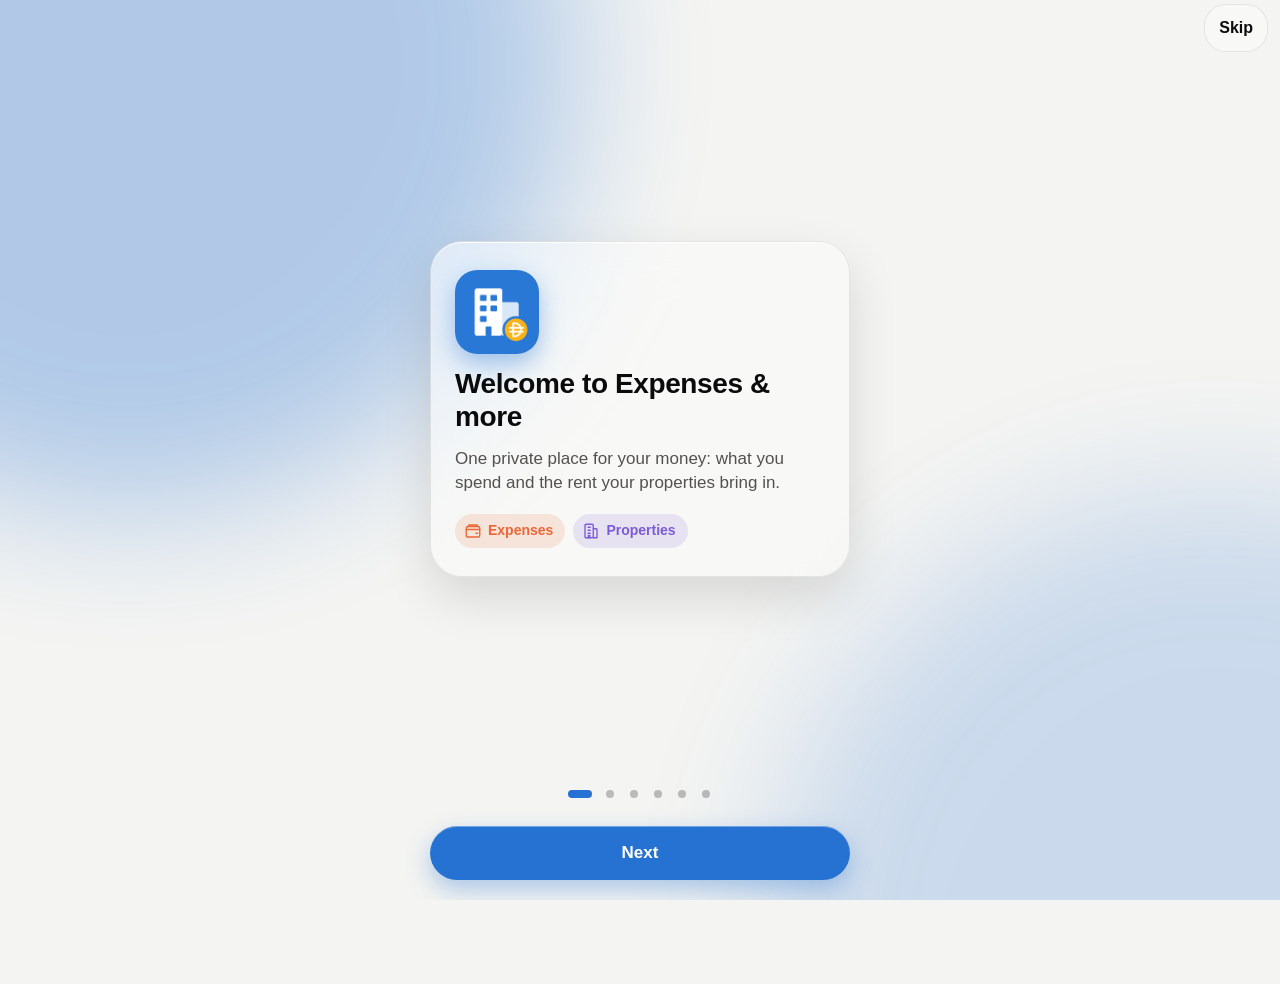
==== commit 1a6ec74c: "Update Expenses to 1.11.0: themes (Classic, Desert Night, Oasis) in Settings → Appearance, stronger " ====
--- a/expenses/index.html
+++ b/expenses/index.html
@@ -13,8 +13,15 @@
     <meta name="theme-color" content="#0e0e0d" media="(prefers-color-scheme: dark)" />
     <link rel="icon" href="./icon.svg" type="image/svg+xml" />
     <link rel="apple-touch-icon" href="./apple-touch-icon.png" />
-    <script type="module" crossorigin src="./assets/index-Ce-m-dK1.js"></script>
-    <link rel="stylesheet" crossorigin href="./assets/index-B0wk18Pg.css">
+    <script>
+      // 1.11.0: open in the last theme straight away (lib/theme.ts keeps it here), before the data has loaded.
+      try {
+        var theme = localStorage.getItem('expenses-theme');
+        if (theme === 'desert-night' || theme === 'oasis') document.documentElement.dataset.theme = theme;
+      } catch (e) {}
+    </script>
+    <script type="module" crossorigin src="./assets/index-DkSCFC3J.js"></script>
+    <link rel="stylesheet" crossorigin href="./assets/index-CW1S693u.css">
   <link rel="manifest" href="./manifest.webmanifest"></head>
   <body>
     <div id="root"></div>
--- a/expenses/assets/index-CW1S693u.css
+++ b/expenses/assets/index-CW1S693u.css
@@ -0,0 +1 @@
+:root{--lightningcss-light:initial;--lightningcss-dark: ;color-scheme:light;--bg:#f4f4f2;--surface:#fff;--surface-2:#f0efec;--line:#e4e3df;--text:#0b0b0b;--text-2:#52514e;--accent:#2672d2;--accent-text:#1c5cab;--accent-tint:#2a78d61f;--accent-fill:#2672d2;--on-accent:#fff;--tile-ink:#fff;--bar-track:#ebeae6;--good:#0ca30c;--good-tint:#0ca30c21;--good-text:#0b7a0b;--warning:#c98500;--warning-text:#8f5e00;--warning-tint:#fab21938;--critical:#d03b3b;--critical-tint:#d03b3b1f;--shadow:0 1px 2px #0000000d;--heat-1:#b7d3f6;--heat-2:#86b6ef;--heat-3:#2a78d6;--heat-4:#184f95;--heat-ink-1:#0b0b0b;--heat-ink-2:#0b0b0b;--heat-ink-3:#fff;--heat-ink-4:#fff;--star:#fab219;--cat-1:#2a78d6;--cat-2:#eb6834;--cat-3:#1baf7a;--cat-4:#eda100;--cat-other:#c9c8c3;--radius:14px;--tab-height:62px;--tab-side:16px;--tab-bottom:max(calc(var(--safe-bottom) - 18px), 12px);--tab-ink:#111;--welcome-purple:#7b5cd6;--welcome-slate:#4f6d8a;--welcome-arena:#c2255c;--glass:#fafaf89e;--glass-rim:#00000014;--glass-shine:#ffffffe6;--glass-shade:#0000000a;--glass-sheen:#ffffff59;--glass-drop:#0000001f;--lens:#0001;--lens-held:#fff3;--spring:cubic-bezier(.3, 1.3, .5, 1);--ease-glide:cubic-bezier(.32, 1.25, .5, 1);--ease-pop:cubic-bezier(.34, 1.56, .64, 1);--spring-snappy:cubic-bezier(.3, 1.6, .5, 1);--safe-top:env(safe-area-inset-top,0px);--safe-bottom:env(safe-area-inset-bottom,0px)}@media (prefers-color-scheme:dark){:root{--lightningcss-light: ;--lightningcss-dark:initial;color-scheme:dark;--bg:#0e0e0d;--surface:#1a1a19;--surface-2:#262624;--line:#2f2f2d;--text:#fff;--text-2:#c3c2b7;--accent:#3987e5;--accent-text:#86b6ef;--accent-tint:#3987e533;--accent-fill:#2b70cc;--bar-track:#2f2f2d;--good-text:#34b934;--warning:#fab219;--warning-text:#fab219;--good-tint:#0ca30c38;--critical:#e66767;--critical-tint:#d03b3b3d;--shadow:none;--tab-ink:#f5f5f3;--welcome-purple:#9d84ee;--welcome-slate:#7f9bb8;--welcome-arena:#f06595;--glass:#26262499;--glass-rim:#ffffff24;--glass-shine:#ffffff29;--glass-shade:#0000004d;--glass-sheen:#ffffff0f;--glass-drop:#00000073;--lens:#ffffff1c;--lens-held:#ffffff0f;--heat-1:#184f95;--heat-2:#256abf;--heat-3:#3987e5;--heat-4:#86b6ef;--heat-ink-1:#fff;--heat-ink-2:#fff;--heat-ink-3:#0b0b0b;--heat-ink-4:#0b0b0b;--cat-1:#3987e5;--cat-2:#d95926;--cat-3:#199e70;--cat-4:#c98500;--cat-other:#6b6a64}}@supports (transition-timing-function:linear(0, 1)){:root{--spring:linear(0, .042, .147, .285, .436, .583, .717, .83, .92, .988, 1.035, 1.065, 1.08, 1.083, 1.079, 1.07, 1.059, 1.046, 1.034, 1.023, 1.014, 1.006, 1.001, .997, .994, .993, .993, .993, .994, .995, .996, .997, 1);--spring-snappy:linear(0, .109, .355, .634, .876, 1.047, 1.141, 1.169, 1.152, 1.111, 1.064, 1.023, .993, .976, .971, .974, .981, .989, .996, 1.001, 1.004, 1.005, 1.004, 1.003, 1)}}*{box-sizing:border-box}html{-webkit-text-size-adjust:100%;background:var(--bg)}body{background:var(--bg);color:var(--text);-webkit-font-smoothing:antialiased;-webkit-tap-highlight-color:transparent;overscroll-behavior-y:none;margin:0;font:16px/1.4 -apple-system,BlinkMacSystemFont,SF Pro Text,Segoe UI,Roboto,Helvetica Neue,Arial,sans-serif}h1,h2,p,dl,dd{margin:0}button{font:inherit;color:inherit;cursor:pointer;text-align:inherit;background:0 0;border:0;padding:0}button:disabled{cursor:default;opacity:.45}.tab-bar,button,.btn,.segmented,.chip{-webkit-user-select:none;user-select:none;-webkit-touch-callout:none}:focus-visible{outline:2px solid var(--accent);outline-offset:2px}.muted{color:var(--text-2)}.app{min-height:100dvh;padding-top:var(--safe-top);padding-bottom:calc(var(--tab-height) + var(--tab-bottom) + 96px)}.app.form-mode{padding-bottom:calc(var(--safe-bottom) + 32px)}.content{flex-direction:column;gap:16px;max-width:640px;margin:0 auto;padding:0 16px;display:flex}.large-title{justify-content:space-between;align-items:flex-end;gap:12px;max-width:640px;margin:0 auto;padding:20px 16px 16px;display:flex}.large-title h1{letter-spacing:-.02em;font-size:32px;font-weight:700;line-height:1.15}.nav-bar{z-index:5;min-height:52px;padding:calc(var(--safe-top) + 4px) 8px 4px;margin-top:calc(-1 * var(--safe-top));background:var(--bg);background:color-mix(in srgb, var(--bg) 88%, transparent);-webkit-backdrop-filter:blur(16px);border-bottom:1px solid var(--line);grid-template-columns:1fr auto 1fr;align-items:center;gap:8px;margin-bottom:12px;display:grid;position:sticky;top:0}.nav-back{color:var(--accent-text);justify-self:start;align-items:center;min-height:44px;font-size:17px;display:inline-flex}.nav-title{text-align:center;text-overflow:ellipsis;white-space:nowrap;max-width:52vw;font-size:17px;font-weight:600;overflow:hidden}.nav-action{justify-self:end}.nav-save{color:var(--accent-text);min-height:44px;padding:0 8px;font-size:17px;font-weight:600}.tab-bar{--tab-w:min(calc((100vw - 2 * var(--tab-side) - 8px) / 5), 104px);inset-inline:0;bottom:var(--tab-bottom);z-index:10;width:calc(var(--tab-w) * var(--tabs,5) + 8px);box-sizing:border-box;height:var(--tab-height);border-radius:calc(var(--tab-height) / 2);background:var(--glass);-webkit-backdrop-filter:blur(14px)saturate(190%);border:.5px solid var(--glass-rim);box-shadow:inset 0 1px 0 var(--glass-shine), inset 0 -1px 0 var(--glass-shade), 0 10px 30px var(--glass-drop), 0 1px 3px var(--glass-drop);touch-action:none;margin-inline:auto;padding:4px;display:flex;position:fixed}.tab-bar:before{content:"";border-radius:inherit;background:linear-gradient(180deg, var(--glass-sheen) 0%, transparent 55%);pointer-events:none;position:absolute;inset:0}.tab{z-index:1;flex:0 0 var(--tab-w);width:var(--tab-w);letter-spacing:-.1px;min-width:0;color:var(--tab-ink);text-align:center;flex-direction:column;justify-content:center;align-items:center;gap:1px;font-size:10.5px;font-weight:600;display:flex;position:relative}.tab-label{text-overflow:ellipsis;white-space:nowrap;max-width:100%;overflow:hidden}.tab.active{color:var(--accent)}.tab-icon{transition:transform .35s var(--ease-pop);display:inline-flex;position:relative}.tab.active .tab-icon svg{fill:color-mix(in srgb, currentColor 24%, transparent);stroke-width:2px}.tab.active .tab-icon{animation:tab-pop .45s var(--ease-pop)}@keyframes tab-pop{0%{transform:scale(.82)}to{transform:scale(1)}}.tab-bar.pressing .tab.under-lens .tab-icon{transform:scale(1.16)}.tab-bar.pressing .tab.under-lens{color:var(--accent)}.tab-bar.pressing .tab.active:not(.under-lens){color:var(--tab-ink)}.tab-lens-track{width:var(--tab-w);will-change:transform;pointer-events:none;position:absolute;top:4px;bottom:4px;left:0;transform:translate(4px)}.tab-lens-track.ready{transition:transform .5s var(--ease-glide)}.tab-bar.pressing .tab-lens-track{transition:none}.tab-lens{border-radius:calc(var(--tab-height) / 2 - 4px);background:var(--lens);box-shadow:inset 0 .5px 0 var(--glass-shine);will-change:transform;transition:transform .4s var(--ease-pop);position:absolute;inset:0}.tab-lens:before,.tab-lens:after{content:"";border-radius:inherit;opacity:0;transition:opacity .2s;position:absolute;inset:0}.tab-lens:before{background:var(--lens-held);box-shadow:inset 0 1px 2px #ffffff80,inset 0 -3px 6px #00000024,0 8px 20px #00000040}.tab-lens:after{-webkit-mask-composite:xor;background:conic-gradient(from 210deg,#fffffff2,#78c8ffb3,#ffffff40,#ff96dca6,#fffffff2,#a0ffc88c,#fffffff2);padding:1.5px;-webkit-mask:linear-gradient(#000 0 0) content-box,linear-gradient(#000 0 0);-webkit-mask-composite:xor,source-over;mask:linear-gradient(#000 0 0) content-box exclude,linear-gradient(#000 0 0)}.tab-bar.pressing .tab-lens{transform:scale(1.22,1.3)}.tab-bar.pressing .tab-lens:before,.tab-bar.pressing .tab-lens:after{opacity:1}@media (prefers-reduced-transparency:reduce){.tab-bar{background:var(--surface);-webkit-backdrop-filter:none}}@supports not ((-webkit-backdrop-filter:blur(1px)) or (backdrop-filter:blur(1px))){.tab-bar{background:var(--surface)}}@media (prefers-reduced-motion:reduce){.tab-lens-track.ready,.tab-lens,.tab-icon{transition-duration:10ms}.tab.active .tab-icon{animation:none}}.tab-badge{top:-4px;background:var(--critical);color:#fff;text-align:center;border-radius:9px;min-width:18px;height:18px;padding:0 5px;font-size:11px;font-weight:700;line-height:18px;position:absolute;inset-inline-start:16px}.section{flex-direction:column;gap:8px;display:flex}.section-head{justify-content:space-between;align-items:baseline;gap:12px;padding:0 4px;display:flex}.section-head h2{letter-spacing:-.01em;font-size:20px;font-weight:700}.section-sub{margin-top:-4px;padding:0 4px;font-size:14px}.card{background:var(--surface);border-radius:var(--radius);box-shadow:var(--shadow);padding:16px}.list.card{padding:0;overflow:hidden}.row{width:100%;min-height:56px;color:var(--text);align-items:center;gap:12px;padding:12px 16px;display:flex}.row+.row{border-top:1px solid var(--line)}.row>svg{color:var(--text-2);flex:none}.row-main{flex-direction:column;flex:1;align-items:flex-start;gap:2px;min-width:0;display:flex}.row-title{text-overflow:ellipsis;white-space:nowrap;max-width:100%;font-weight:600;overflow:hidden}.row-sub{color:var(--text-2);text-overflow:ellipsis;white-space:nowrap;max-width:100%;font-size:14px;overflow:hidden}.row-sub.wrap{white-space:normal}.row-end{text-align:end;flex-direction:column;align-items:flex-end;gap:2px;display:flex}.row-amount{font-variant-numeric:tabular-nums;white-space:nowrap;font-weight:600}.row .chip{margin-top:4px}.add-row{color:var(--accent-text);min-height:48px;font-weight:600}.emoji{background:var(--surface-2);border-radius:50%;flex:none;place-items:center;width:38px;height:38px;font-size:20px;display:grid}.day-group{flex-direction:column;gap:6px;display:flex}.day-head{color:var(--text-2);font-variant-numeric:tabular-nums;justify-content:space-between;padding:0 4px;font-size:14px;display:flex}.chip{color:var(--text);white-space:nowrap;border-radius:999px;align-items:center;gap:4px;padding:2px 8px 2px 6px;font-size:13px;font-weight:600;display:inline-flex}.chip-upcoming{background:var(--surface-2)}.chip-upcoming svg{color:var(--text-2)}.chip-due{background:var(--warning-tint)}.chip-due svg{color:var(--warning)}.chip-overdue{background:var(--critical-tint)}.chip-overdue svg{color:var(--critical)}.chip-claimed{background:var(--good-tint)}.chip-claimed svg{color:var(--good)}.next-card,.payment-hero{flex-direction:column;gap:12px;display:flex}.next-card{border-inline-start:4px solid var(--accent)}.next-card.next-due{border-inline-start-color:var(--warning)}.next-card.next-overdue{border-inline-start-color:var(--critical)}.next-body{flex-direction:column;gap:4px;display:flex}.next-top{justify-content:space-between;align-items:center;gap:8px;display:flex}.eyebrow{text-transform:uppercase;letter-spacing:.04em;color:var(--text-2);font-size:13px;font-weight:600}.next-amount{letter-spacing:-.02em;font-variant-numeric:tabular-nums;font-size:34px;font-weight:700;line-height:1.15}.next-place{font-size:17px;font-weight:600}.next-due{margin-top:4px}.empty-next{gap:4px}.kpi-row{grid-template-columns:1fr 1fr;gap:12px;display:grid}.kpi{flex-direction:column;justify-content:space-between;gap:4px;min-width:0;padding:14px;display:flex}.kpi-label{color:var(--text-2);font-size:13px}.kpi-value{font-variant-numeric:tabular-nums;letter-spacing:-.01em;overflow-wrap:anywhere;font-size:20px;font-weight:700}.year-card{flex-direction:column;gap:8px;display:flex}.year-claimed{font-variant-numeric:tabular-nums;font-size:22px}.meter{background:var(--bar-track);border-radius:5px;height:10px;overflow:hidden}.meter span{background:var(--accent);border-radius:5px;height:100%;display:block}.outstanding{font-weight:600}.kpi-note{color:var(--text-2);font-size:12px}.circle-card{text-align:start;flex-direction:column;align-items:center;gap:8px;width:100%;padding:16px 16px 4px;display:flex}.circle-wrap{width:220px;height:220px;position:relative}.circle-wrap svg{width:100%;height:100%;display:block}.circle-track,.circle-slice{fill:none;stroke-width:22px}.circle-track{stroke:var(--bar-track)}.circle-slice{stroke:var(--c)}.c1{--c:var(--cat-1)}.c2{--c:var(--cat-2)}.c3{--c:var(--cat-3)}.c4{--c:var(--cat-4)}.c5,.c-other{--c:var(--cat-other)}.circle-center{text-align:center;flex-direction:column;justify-content:center;align-items:center;gap:2px;padding:0 30px;display:flex;position:absolute;inset:0}.circle-label,.circle-sub{color:var(--text-2);font-size:13px}.circle-total{letter-spacing:-.02em;font-variant-numeric:tabular-nums;white-space:nowrap;font-size:27px;font-weight:700;line-height:1.15}.circle-total.md{font-size:23px}.circle-total.sm{font-size:19px}.circle-total.xs{font-size:16px}.circle-legend{flex-direction:column;width:100%;display:flex}.circle-row{border-bottom:1px solid var(--line);align-items:center;gap:10px;padding:9px 0;font-size:15px;display:flex}.circle-row:last-child{border-bottom:none}.circle-dot{background:var(--c);border-radius:5px;flex:none;width:10px;height:10px}.circle-name{text-overflow:ellipsis;white-space:nowrap;flex:1;min-width:0;overflow:hidden}.circle-amount{font-variant-numeric:tabular-nums;font-weight:600}.circle-pct{text-align:end;width:40px;color:var(--text-2);font-variant-numeric:tabular-nums;font-size:14px}.hero{text-align:center;padding:4px 0 8px}.hero-value{letter-spacing:-.03em;font-variant-numeric:tabular-nums;font-size:44px;font-weight:700;line-height:1.1}.month-switch{background:var(--surface);border-radius:var(--radius);box-shadow:var(--shadow);justify-content:space-between;align-items:center;font-weight:600;display:flex}.month-switch button{width:48px;height:44px;color:var(--accent-text);place-items:center;display:grid}.bars{flex-direction:column;gap:4px;padding:8px;display:flex}.bar-row{border-radius:10px;grid-template-columns:1fr auto;gap:6px 12px;padding:8px;display:grid}.bar-row.selected{background:var(--accent-tint)}.bar-label{text-overflow:ellipsis;white-space:nowrap;font-weight:500;overflow:hidden}.bar-value{font-variant-numeric:tabular-nums;text-align:end;font-weight:600}.bar-value .muted{margin-inline-start:4px;font-size:14px;font-weight:400}.bar-track{background:var(--bar-track);border-radius:4px;grid-column:1/-1;height:8px;overflow:hidden}.bar-fill-near{background:var(--warning)}.bar-fill-over{background:var(--critical)}.over-text{color:var(--critical)}.near-text{color:var(--warning-text)}.bar-sub{grid-column:1/-1;margin-top:2px;font-size:.8rem}.hero-track{margin:8px 0 4px;display:block}.budget-card{text-align:start;gap:6px;width:100%;padding:14px 16px;display:grid}.budget-card-head{justify-content:space-between;align-items:baseline;gap:12px;display:flex}.budget-card-title{color:var(--text-2);text-transform:uppercase;letter-spacing:.04em;font-size:13px;font-weight:600}.budget-card-range,.budget-card-sub{color:var(--text-2);font-variant-numeric:tabular-nums;font-size:13px}.budget-card-left{letter-spacing:-.01em;font-variant-numeric:tabular-nums;font-size:24px;font-weight:700}.budget-card .bar-track{display:block}.budget-card-foot{color:var(--text-2);justify-content:space-between;gap:12px;font-size:13px;display:flex}.budget-card-pace{color:var(--text);text-align:end;font-weight:600}.week-start{margin-top:12px}.convert-card{gap:8px;padding:14px 16px;display:grid}.convert-title{font-size:17px;font-weight:600}.convert-list{gap:6px;margin:0;padding:0;list-style:none;display:grid}.convert-list li{justify-content:space-between;gap:12px;font-size:15px;display:flex}.convert-amounts{font-variant-numeric:tabular-nums;white-space:nowrap;gap:6px;display:inline-flex}.convert-arrow{color:var(--text-2);display:inline-block}[dir=rtl] .convert-arrow{transform:scaleX(-1)}.convert-actions{-webkit-user-select:none;user-select:none;-webkit-touch-callout:none;grid-template-columns:1fr 1fr;gap:10px;margin-top:4px;display:grid}.budget-edit{justify-content:space-between;align-items:center;gap:12px;display:flex}.budget-edit .money-input{width:150px}.budget-edit .row-title{margin:0}.bar-fill{background:var(--accent);border-radius:4px;height:100%;display:block}.btn{background:var(--surface-2);min-height:48px;color:var(--accent-text);text-align:center;border-radius:12px;justify-content:center;align-items:center;gap:8px;padding:0 18px;font-weight:600;display:inline-flex}.card .btn{background:var(--surface-2)}.btn.primary{background:var(--accent-fill);color:var(--on-accent)}.btn.danger{color:var(--critical);background:0 0}.btn.block{width:100%}.btn.small{background:var(--accent-tint);gap:4px;min-height:36px;padding:0 12px;font-size:15px}.button-row{flex-wrap:wrap;gap:8px;display:flex}.button-row .btn{flex:1;min-height:40px;padding:0 10px;font-size:15px}.link{color:var(--accent-text);font-size:15px;font-weight:600;text-decoration:none}.fab{inset-inline-end:20px;bottom:calc(var(--tab-height) + var(--tab-bottom) + 16px);z-index:9;background:var(--accent-fill);width:60px;height:60px;color:var(--on-accent);border-radius:50%;place-items:center;display:grid;position:fixed;box-shadow:0 6px 16px #00000038}.form{flex-direction:column;gap:16px;display:flex}.field{flex-direction:column;gap:6px;min-width:0;display:flex}.field label,.field .label{color:var(--text-2);font-size:14px;font-weight:600}.field-pair{grid-template-columns:1fr 1fr;align-items:end;gap:12px;display:grid}input:not([type=checkbox]),select,textarea{background:var(--surface);width:100%;min-height:48px;color:var(--text);font:inherit;appearance:none;border:1px solid #0000;border-radius:12px;padding:12px;font-size:17px}.card input:not([type=checkbox]),.card select,.card textarea{background:var(--surface-2)}input[type=date]{text-align:start;display:block}input:focus,select:focus,textarea:focus{border-color:var(--accent);outline:none}select{background-image:linear-gradient(45deg, transparent 50%, var(--text-2) 50%), linear-gradient(135deg, var(--text-2) 50%, transparent 50%);background-position:calc(100% - 20px),calc(100% - 14px);background-repeat:no-repeat;background-size:6px 6px;padding-inline-end:36px}.money-input{background:var(--surface);border:1px solid #0000;border-radius:12px;align-items:center;display:flex}.card .money-input{background:var(--surface-2)}.money-input:focus-within{border-color:var(--accent)}.money-input .currency{color:var(--text-2);padding-inline-start:12px;font-weight:600}.money-input input{font-variant-numeric:tabular-nums;padding-inline-start:8px;background:0 0!important;border:0!important}.money-input.large input{min-height:64px;font-size:34px;font-weight:700}.money-input.large .currency{font-size:20px}.hint{color:var(--text-2);font-size:14px}.form-error{color:var(--critical);font-weight:600}.form-warning{color:var(--text);background:var(--warning-tint);border-radius:10px;padding:8px 12px}.check{align-items:center;gap:10px;font-size:15px;display:flex}.check input{width:22px;height:22px;accent-color:var(--accent);flex:none}.check.small{color:var(--text-2);white-space:nowrap;gap:6px;font-size:13px}.segmented{background:var(--surface-2);border-radius:12px;padding:3px;display:flex}.card .segmented{background:var(--bg)}.segmented button{text-align:center;min-height:38px;color:var(--text-2);border-radius:9px;flex:1;font-size:15px;font-weight:500}.segmented button.selected{background:var(--surface);color:var(--text);font-weight:600;box-shadow:0 1px 3px #0000001f}.content>.segmented{background:var(--line)}.category-grid{grid-template-columns:repeat(4,1fr);gap:8px;display:grid}.category{background:var(--surface);text-align:center;border:2px solid #0000;border-radius:12px;flex-direction:column;align-items:center;gap:4px;padding:10px 4px;display:flex}.category.selected{border-color:var(--accent);background:var(--accent-tint)}.category-icon{font-size:24px}.category-name{font-size:12px;font-weight:500;line-height:1.2}.category-edit{gap:8px}.category-edit input:not([type=checkbox]){min-height:40px;padding:8px 10px}.emoji-input{text-align:center;flex:none;width:52px!important}.hidden-cat input:not([type=checkbox]){opacity:.5}.lease-card{flex-direction:column;gap:10px;display:flex}.lease-tenant{font-size:20px;font-weight:700}.facts{grid-template-columns:auto 1fr;gap:6px 16px;font-size:15px;display:grid}.facts dt{color:var(--text-2)}.facts dd{font-variant-numeric:tabular-nums}.end-panel{border-top:1px solid var(--line);flex-direction:column;gap:12px;padding-top:12px;display:flex}.schedule{flex-direction:column;gap:10px;display:flex}.schedule-row{flex-direction:column;gap:10px;padding:12px;display:flex}.schedule-head{justify-content:space-between;align-items:center;gap:12px;display:flex}.schedule-head .segmented{flex:0 0 190px}.schedule-head .segmented button{min-height:32px;font-size:14px}.banner{border-radius:var(--radius);background:var(--accent-tint);flex-direction:column;align-items:flex-start;gap:6px;width:100%;padding:12px 14px;font-size:15px;display:flex}.banner-error{background:var(--critical-tint)}.empty{text-align:center;flex-direction:column;align-items:center;gap:8px;padding:28px 20px;display:flex}.empty-title{font-size:17px;font-weight:700}.empty .btn{margin-top:8px}.notes{white-space:pre-wrap}.card-hint{margin-top:12px}.pending-card{gap:12px}.small-text{font-size:14px}.quick-setup .row-title{margin:0 0 4px}.quick-setup .button-row{margin-top:12px}a.btn{text-decoration:none}.manual-steps{margin-top:12px}.manual-steps>summary{cursor:pointer;color:var(--accent-text);font-weight:600}.manual-steps[open]>summary{margin-bottom:8px}.sample-line{-webkit-user-select:text;user-select:text;background:var(--surface-2);white-space:pre-wrap;overflow-wrap:anywhere;border-radius:10px;margin:8px 0 0;padding:10px 12px;font:12px/1.5 ui-monospace,SF Mono,Menlo,monospace}.center-link{align-self:center;padding:8px}.steps .steps{margin-top:6px}.preview-card{background:var(--accent-tint);box-shadow:none;flex-direction:column;gap:4px;display:flex}.steps{flex-direction:column;gap:6px;margin:0;padding-inline-start:20px;display:flex}.footer-note{text-align:center;padding:8px 0;font-size:13px}.toast{left:50%;bottom:calc(var(--tab-height) + var(--tab-bottom) + 88px);z-index:20;color:#fff;background:#1f1f1e;border-radius:14px;align-items:center;gap:16px;max-width:calc(100% - 32px);padding:12px 16px;font-size:15px;animation:.18s ease-out toast-in;display:flex;position:fixed;transform:translate(-50%);box-shadow:0 8px 24px #00000040}.form-mode .toast{bottom:calc(var(--safe-bottom) + 24px)}.toast button{color:#86b6ef;font-weight:700}@keyframes toast-in{0%{opacity:0;transform:translate(-50%,8px)}}@media (prefers-reduced-motion:reduce){.toast{animation:none}}.cal-summary{justify-content:space-between;align-items:flex-start;gap:12px;display:flex}.cal-total{letter-spacing:-.02em;font-variant-numeric:tabular-nums;font-size:28px;font-weight:700}.cal-summary-side{text-align:end;color:var(--text-2);white-space:nowrap;font-size:14px}.cal-grid{grid-template-columns:repeat(7,minmax(0,1fr)) 38px;gap:6px;display:grid}.cal-head{text-align:center;color:var(--text-2);padding-bottom:2px;font-size:13px;font-weight:600}.cal-head-week{font-weight:400}.cal-cell{aspect-ratio:.9;background:var(--surface);box-shadow:var(--shadow);color:var(--text);border-radius:10px;flex-direction:column;justify-content:space-between;padding:5px 3px 6px;display:flex;position:relative}.cal-cell.future{box-shadow:inset 0 0 0 1px var(--line);color:var(--text-2);background:0 0}.cal-cell.lvl-1{background:var(--heat-1);color:var(--heat-ink-1)}.cal-cell.lvl-2{background:var(--heat-2);color:var(--heat-ink-2)}.cal-cell.lvl-3{background:var(--heat-3);color:var(--heat-ink-3)}.cal-cell.lvl-4{background:var(--heat-4);color:var(--heat-ink-4)}.cal-cell.today{box-shadow:inset 0 0 0 2px var(--accent)}.cal-cell.selected{outline:2px solid var(--text);outline-offset:1px}.cal-num{text-align:start;padding-inline-start:3px;font-size:12.5px;font-weight:500;line-height:1.2}.cal-amt{letter-spacing:-.02em;text-align:center;font-variant-numeric:tabular-nums;min-height:1.2em;font-size:13.5px;font-weight:700;line-height:1.2}.cal-dot{opacity:.45;vertical-align:middle;background:currentColor;border-radius:50%;width:4px;height:4px;display:inline-block}.cal-star{top:3px;color:var(--star);text-shadow:0 0 2px #00000073;font-size:11px;line-height:1;position:absolute;inset-inline-end:4px}.cal-star-inline{color:var(--star)}.cal-blank{aspect-ratio:.9}.cal-week{color:var(--text-2);font-variant-numeric:tabular-nums;background-image:url("data:image/svg+xml,%3Csvg xmlns='http://www.w3.org/2000/svg' width='8' height='16'%3E%3Cpath d='M4 0C8 4 0 12 4 16' fill='none' stroke='%233987e5' stroke-width='1.2' opacity='0.7'/%3E%3C/svg%3E");background-position:0 0;background-repeat:repeat-y;background-size:8px 16px;justify-content:flex-end;align-items:center;padding-inline-start:10px;font-size:12px;display:flex}.cal-legend{color:var(--text-2);justify-content:space-between;align-items:center;font-size:14px;display:flex}.cal-legend>span{align-items:center;gap:4px;display:inline-flex}.swatch{background:var(--surface);width:12px;height:12px;box-shadow:inset 0 0 0 1px var(--line);border-radius:3px;display:inline-block}.swatch.lvl-1{background:var(--heat-1);box-shadow:none}.swatch.lvl-2{background:var(--heat-2);box-shadow:none}.swatch.lvl-3{background:var(--heat-3);box-shadow:none}.swatch.lvl-4{background:var(--heat-4);box-shadow:none}[dir=rtl] .flip-rtl{transform:scaleX(-1)}[dir=rtl] select{background-position:14px,20px}[dir=rtl] .cal-week{background-position:100% 0}[dir=rtl] *{letter-spacing:0!important}[dir=rtl] body{line-height:1.5}.kpi-row.single{grid-template-columns:1fr}.tab-toggle{justify-content:space-between}.tab-toggle input[role=switch]{appearance:none;background:var(--bar-track);cursor:pointer;border-radius:31px;flex:none;width:51px;height:31px;transition:background .2s;position:relative}.tab-toggle input[role=switch]:after{content:"";top:2px;background:#fff;border-radius:50%;width:27px;height:27px;transition:transform .2s;position:absolute;inset-inline-start:2px;box-shadow:0 2px 4px #00000040}.tab-toggle input[role=switch]:checked{background:var(--good)}.tab-toggle input[role=switch]:checked:after{transform:translate(20px)}[dir=rtl] .tab-toggle input[role=switch]:checked:after{transform:translate(-20px)}.welcome{z-index:40;padding-top:var(--safe-top);padding-bottom:max(var(--safe-bottom), 16px);background:var(--bg);outline:none;flex-direction:column;animation:.45s ease-out welcome-in;display:flex;position:fixed;inset:0;overflow:hidden}@keyframes welcome-in{0%{opacity:0;transform:scale(1.03)}}.welcome-glow{pointer-events:none;position:absolute;inset:0}.welcome-glow span{background-color:var(--tone);filter:blur(70px);opacity:.32;border-radius:50%;width:70vmax;height:70vmax;transition:background-color .6s;position:absolute}.welcome-glow span:first-child{top:-30vmax;inset-inline-start:-25vmax}.welcome-glow span:last-child{bottom:-38vmax;opacity:.2;inset-inline-end:-30vmax}.welcome-top{justify-content:flex-end;min-height:52px;padding:4px 12px 0;display:flex;position:relative}.welcome-skip{min-height:44px;color:var(--text);background:var(--glass);-webkit-backdrop-filter:blur(14px)saturate(180%);backdrop-filter:blur(14px)saturate(180%);border:.5px solid var(--glass-rim);border-radius:22px;padding:0 14px;font-size:16px;font-weight:600}.welcome-track{scroll-snap-type:x mandatory;overscroll-behavior-x:contain;scrollbar-width:none;flex:1;min-height:0;display:flex;position:relative;overflow:auto hidden}.welcome-track::-webkit-scrollbar{display:none}.welcome-page{scroll-snap-align:start;scroll-snap-stop:always;flex:0 0 100%;justify-content:center;align-items:center;padding:8px 20px;display:flex;overflow-y:auto}.welcome-card{background:var(--glass);-webkit-backdrop-filter:blur(24px)saturate(180%);backdrop-filter:blur(24px)saturate(180%);border:.5px solid var(--glass-rim);width:100%;max-width:420px;box-shadow:inset 0 1px 0 var(--glass-shine), 0 20px 50px var(--glass-drop);transition:opacity .4s ease, scale .5s var(--spring);border-radius:32px;flex-direction:column;align-items:flex-start;gap:14px;padding:28px 24px;display:flex}.welcome-page:not(.current) .welcome-card{opacity:.55;scale:.94}.welcome-icon{width:76px;height:76px;color:var(--tile-ink);background:linear-gradient(160deg, color-mix(in srgb, var(--tone) 72%, #fff), var(--tone));box-shadow:inset 0 1px 0 #ffffff73, 0 10px 24px color-mix(in srgb, var(--tone) 40%, transparent);border-radius:22px;place-items:center;display:grid}.welcome-icon svg{stroke-width:1.9px;width:38px;height:38px}.welcome-icon.app-icon{background:0 0;width:84px;height:84px;overflow:hidden}.welcome-icon.app-icon img{width:100%;height:100%}.welcome-page.current .welcome-icon{animation:welcome-pop .6s var(--spring-snappy)}@keyframes welcome-pop{0%{rotate:-8deg;scale:.6}}.welcome-card h2{letter-spacing:-.4px;font-size:28px;font-weight:800;line-height:1.15}.welcome-text{color:var(--text-2);font-size:17px;line-height:1.45}.welcome-points{flex-direction:column;gap:12px;margin:4px 0 0;padding:0;list-style:none;display:flex}.welcome-points li{align-items:flex-start;gap:12px;font-size:16px;line-height:1.35;display:flex}.welcome-page.current .welcome-points li{animation:.5s ease-out both welcome-rise}.welcome-page.current .welcome-points li:nth-child(2){animation-delay:80ms}.welcome-page.current .welcome-points li:nth-child(3){animation-delay:.16s}@keyframes welcome-rise{0%{opacity:0;translate:0 10px}}.welcome-tick{width:22px;height:22px;color:var(--tile-ink);background:var(--tone);border-radius:50%;flex:none;place-items:center;display:grid}.welcome-tick svg{stroke-width:3px}.welcome-areas{flex-wrap:wrap;gap:8px;margin-top:4px;display:flex}.welcome-areas span{color:var(--tone);background:color-mix(in srgb, var(--tone) 14%, transparent);border-radius:18px;align-items:center;gap:6px;padding:7px 12px 7px 9px;font-size:14px;font-weight:600;display:inline-flex}.welcome-areas svg{width:18px;height:18px}.welcome-choices{background:color-mix(in srgb, var(--surface) 70%, transparent);border-radius:18px;width:100%;margin-top:4px;overflow:hidden}.welcome-choice-icon{width:32px;height:32px;color:var(--tile-ink);background:var(--tone);border-radius:9px;flex:none;place-items:center;display:grid}.welcome-choice-icon svg{width:20px;height:20px}.welcome-bottom{flex-direction:column;align-items:center;gap:18px;padding:14px 20px 4px;display:flex;position:relative}.welcome-dots{gap:2px;display:flex}.welcome-dots .dot{place-items:center;width:22px;height:28px;display:grid}.welcome-dots .dot:before{content:"";background:color-mix(in srgb, var(--text) 25%, transparent);width:8px;height:8px;transition:width .45s var(--spring), background-color .3s ease;border-radius:4px}.welcome-dots .dot.current{width:34px}.welcome-dots .dot.current:before{background:var(--tone);width:24px}.welcome-next{text-align:center;width:100%;max-width:420px;min-height:54px;color:var(--tile-ink);background:var(--tone);box-shadow:inset 0 1px 0 #ffffff59, 0 10px 24px color-mix(in srgb, var(--tone) 35%, transparent);transition:background-color .5s ease, scale .35s var(--spring-snappy);border-radius:27px;font-size:17px;font-weight:700}.welcome-next:active{scale:.97}@media (prefers-reduced-motion:reduce){.welcome,.welcome-page.current .welcome-icon,.welcome-page.current .welcome-points li{animation:none}.welcome-card,.welcome-dots .dot:before{transition-duration:10ms}}@media (prefers-reduced-transparency:reduce){.welcome-card,.welcome-skip{background:var(--surface);-webkit-backdrop-filter:none;backdrop-filter:none}}.welcome-arena{--arena-ink:#1d1640;--arena-hero:#2a9ad6;--arena-calm:#1f9e3a;--arena-winning:#d98a00;--arena-track:#ebe7f5;border:2px solid var(--arena-ink);background:linear-gradient(#bfe6f7 0 62%,#efcf95 62% 100%);border-radius:18px;align-items:flex-end;gap:14px;width:100%;padding:12px 16px 10px;display:flex;box-shadow:inset 0 -6px #d9b77a}.welcome-arena-fighter{flex-direction:column;align-items:center;gap:6px;display:flex}.welcome-arena-fighter .hp{width:40px;height:8px}.welcome-arena-gap{flex:1}.welcome-page.current .welcome-arena-fighter svg{animation:1.6s steps(2,jump-none) infinite welcome-bob}.welcome-page.current .welcome-arena-fighter:nth-child(3) svg{animation-delay:.4s}.welcome-page.current .welcome-arena-fighter:nth-child(4) svg{animation-delay:.8s}@keyframes welcome-bob{50%{translate:0 -3px}}@media (prefers-color-scheme:dark){.welcome-arena{--arena-ink:#05030f;--arena-hero:#4cc9f0;--arena-calm:#5ee06b;--arena-winning:#ffb02e;--arena-track:#241d40;background:linear-gradient(#2c2160 0 62%,#8a6a45 62% 100%);box-shadow:inset 0 -6px #6b5034}}@media (prefers-reduced-motion:reduce){.welcome-page.current .welcome-arena-fighter svg{animation:none}}.news-backdrop{z-index:40;padding:12px 12px max(var(--safe-bottom), 12px);justify-content:center;align-items:flex-end;display:flex;position:fixed;inset:0}.news-backdrop:before{content:"";background:#0000005c;animation:.3s ease-out news-fade;position:absolute;inset:0}@keyframes news-fade{0%{opacity:0}}.news-sheet{width:100%;max-width:440px;max-height:calc(100% - var(--safe-top) - 24px);background:color-mix(in srgb, var(--surface) 90%, transparent);-webkit-backdrop-filter:blur(24px)saturate(180%);backdrop-filter:blur(24px)saturate(180%);border:.5px solid var(--glass-rim);box-shadow:inset 0 1px 0 var(--glass-shine), 0 20px 50px var(--glass-drop);animation:news-rise .55s var(--spring);border-radius:34px;outline:none;flex-direction:column;align-items:flex-start;gap:16px;padding:26px 22px 18px;display:flex;position:relative;overflow-y:auto}@keyframes news-rise{0%{opacity:0;transform:translateY(60%)}}.news-badge{width:56px;height:56px;color:var(--on-accent);background:linear-gradient(160deg, color-mix(in srgb, var(--accent-fill) 72%, #fff), var(--accent-fill));box-shadow:inset 0 1px 0 #ffffff73, 0 8px 20px color-mix(in srgb, var(--accent) 40%, transparent);border-radius:17px;place-items:center;display:grid}.news-badge svg{width:30px;height:30px}.news-sheet h2{letter-spacing:-.4px;font-size:26px;font-weight:800;line-height:1.15}.news-points{flex-direction:column;gap:14px;width:100%;margin:0;padding:0;list-style:none;display:flex}.news-point{align-items:flex-start;gap:12px;font-size:16px;line-height:1.38;display:flex}.news-sheet .news-point{animation:.5s ease-out both welcome-rise}.news-sheet .news-point:nth-child(2){animation-delay:60ms}.news-sheet .news-point:nth-child(3){animation-delay:.12s}.news-sheet .news-point:nth-child(4){animation-delay:.18s}.news-sheet .news-point:nth-child(5){animation-delay:.24s}.news-icon{width:32px;height:32px;color:var(--tile-ink);background:var(--tone);border-radius:9px;flex:none;place-items:center;display:grid}.news-icon svg{width:19px;height:19px}.news-more{text-align:center;min-height:44px;color:var(--accent);align-self:center;padding:0 14px;font-size:15px;font-weight:600}.news-done{text-align:center;width:100%;min-height:54px;color:var(--on-accent);background:var(--accent-fill);box-shadow:inset 0 1px 0 #ffffff59, 0 10px 24px color-mix(in srgb, var(--accent) 35%, transparent);transition:scale .35s var(--spring-snappy);border-radius:27px;font-size:17px;font-weight:700}.news-done:active{scale:.97}.news-more,.news-done{-webkit-user-select:none;user-select:none;-webkit-touch-callout:none}@media (prefers-reduced-motion:reduce){.news-backdrop:before,.news-sheet,.news-sheet .news-point{animation:none}}@media (prefers-reduced-transparency:reduce){.news-sheet{background:var(--surface);-webkit-backdrop-filter:none;backdrop-filter:none}}@font-face{font-family:"Press Start 2P";font-style:normal;font-weight:400;font-display:swap;src:url(./PressStart2P-latin-_wFEWmAB.woff2)format("woff2");unicode-range:U+??,U+2010-2027,U+2212}.arena{--arena-ink:#1d1640;--arena-sky-1:#bfe6f7;--arena-sky-2:#f6e7b8;--arena-sand:#efcf95;--arena-sand-2:#d9b77a;--arena-hero:#2a9ad6;--arena-calm:#1f9e3a;--arena-winning:#d98a00;--arena-enraged:#d03b3b;--arena-track:#ebe7f5;--arena-bubble:#1d1640;--arena-bubble-ink:#fff;margin-bottom:16px;padding:14px 16px 12px;position:relative}@media (prefers-color-scheme:dark){.arena{--arena-ink:#05030f;--arena-sky-1:#2c2160;--arena-sky-2:#5a3f8a;--arena-sand:#8a6a45;--arena-sand-2:#6b5034;--arena-hero:#4cc9f0;--arena-calm:#5ee06b;--arena-winning:#ffb02e;--arena-enraged:#ff5a5a;--arena-track:#241d40;--arena-bubble:#f4efff;--arena-bubble-ink:#14102a}}.pixel{letter-spacing:0;font-family:"Press Start 2P",ui-monospace,monospace;font-weight:400}[dir=rtl] .pixel{font-family:inherit;font-weight:800}.arena-head{justify-content:space-between;align-items:flex-start;gap:12px;display:flex}.arena-title{color:var(--accent-text);margin:0;font-size:12px;line-height:1.5}[dir=rtl] .arena-title{font-size:17px}.arena-season{color:var(--text-2);margin:2px 0 0;font-size:13px}.arena-day{background:var(--surface-2);border:2px solid var(--arena-ink);white-space:nowrap;flex:none;padding:4px 9px;font-size:12px;font-weight:700}.arena-stage{border:3px solid var(--arena-ink);background:linear-gradient(var(--arena-sand-2), var(--arena-sand-2)) 0 100% / 100% 12px no-repeat, linear-gradient(var(--arena-sand), var(--arena-sand)) 0 100% / 100% 34px no-repeat, repeating-linear-gradient(var(--arena-sky-1) 0 14px, color-mix(in srgb, var(--arena-sky-1) 55%, var(--arena-sky-2)) 14px 28px, var(--arena-sky-2) 28px 42px);height:128px;margin:12px 0 10px;position:relative;overflow:hidden}.fighter{-webkit-user-select:none;user-select:none;-webkit-touch-callout:none;touch-action:manipulation;display:block;position:absolute;bottom:14px}.fighter.small{background:var(--surface-2);border:2px solid var(--arena-ink);flex:none;place-items:center;width:54px;height:50px;display:grid;position:relative;bottom:auto}.stage-hero{inset-inline-start:22px}.stage-boss{inset-inline-end:22px}.fighter-body{will-change:transform;display:block}.fighter svg{display:block}.boss-defeated .fighter-body{opacity:.55;transform:rotate(90deg)}.hp{border:2px solid var(--arena-ink);background:var(--arena-track);height:10px;display:block;position:relative;overflow:hidden}.hp-fill{background:var(--arena-calm);position:absolute;inset-block:0;inset-inline-start:0}.hp:after{content:"";background:repeating-linear-gradient(90deg, transparent 0 8px, color-mix(in srgb, var(--arena-ink) 35%, transparent) 8px 9px);position:absolute;inset:0}.hp-hero .hp-fill{background:var(--arena-hero)}.hp-winning .hp-fill{background:var(--arena-winning)}.hp-enraged,.hp-over{background:color-mix(in srgb, var(--arena-enraged) 25%, var(--arena-track))}.hp-defeated .hp-fill{background:var(--arena-calm)}.arena-hero-row{grid-template-columns:auto 1fr;align-items:center;gap:3px 10px;display:grid}.arena-name{font-size:15px;font-weight:700}.arena-left{color:var(--text-2);font-variant-numeric:tabular-nums;grid-column:2;font-size:13px}.arena-status{background:var(--surface-2);border-inline-start:4px solid var(--accent);margin:10px 0 4px;padding:8px 10px;font-size:14px;font-weight:600}.arena-bosses{margin:0;padding:0;list-style:none}.boss{align-items:center;gap:12px;padding:10px 0;display:flex;position:relative}.boss+.boss{border-top:1px solid var(--line)}.boss-info{flex-direction:column;flex:1;gap:5px;min-width:0;display:flex}.boss-top{justify-content:space-between;align-items:center;gap:8px;display:flex}.boss-name{text-overflow:ellipsis;white-space:nowrap;font-weight:600;overflow:hidden}.boss-state{color:#14102a;background:var(--arena-calm);border:2px solid var(--arena-ink);-webkit-user-select:none;user-select:none;flex:none;padding:5px 6px 4px;font-size:8px;line-height:1}[dir=rtl] .boss-state{padding:3px 7px;font-size:12px}.state-winning{background:var(--arena-winning)}.state-enraged{background:var(--arena-enraged);color:#fff}.state-defeated{background:var(--surface-2);color:var(--text-2)}.boss-left{color:var(--text-2);font-variant-numeric:tabular-nums;font-size:13px}.boss-enraged .boss-left{color:var(--critical);font-weight:600}.arena-foot{border-top:1px solid var(--line);color:var(--text-2);justify-content:space-between;align-items:center;gap:10px;padding-top:8px;font-size:13px;display:flex}.arena-foot .link{margin-inline-start:auto;font-size:14px}.arena-empty-body{align-items:center;gap:14px;margin:12px 0 14px;display:flex}.arena-empty-body p{margin:0;font-weight:600}.arena-bubble{z-index:2;color:var(--arena-bubble-ink);background:var(--arena-bubble);border:2px solid var(--arena-ink);box-shadow:3px 3px 0 color-mix(in srgb, var(--arena-ink) 40%, transparent);pointer-events:none;animation:bubble-in .22s var(--ease-pop) both;will-change:transform, opacity;margin:0;padding:7px 10px;font-size:13px;font-weight:700;line-height:1.3;position:absolute}.arena-bubble-line{margin:10px 0 4px;position:static}.boss-bubble{top:6px;inset-inline:66px 0}@keyframes bubble-in{0%{opacity:0;transform:translateY(6px)scale(.92)}to{opacity:1;transform:none}}.fx-layer{pointer-events:none;position:absolute;inset:0}.fx-hit{animation:.42s step-end fx-shake}.fx-roar{animation:.6s step-end fx-shake-big,.6s step-end fx-blink}@keyframes fx-blink{0%,30%,60%{opacity:1}15%,45%{opacity:.35}}.fx-cheer{animation:fx-cheer .5s var(--ease-pop)}@keyframes fx-shake{0%{transform:translate(0)}15%{transform:translate(-4px)}30%{transform:translate(4px)}45%{transform:translate(-3px)}60%{transform:translate(3px)}75%{transform:translate(-1px)}90%{transform:translate(0)}}@keyframes fx-shake-big{0%{transform:translate(0)scale(1.08)}12%{transform:translate(-6px,-2px)scale(1.12)}24%{transform:translate(6px,1px)scale(1.12)}36%{transform:translate(-5px)scale(1.1)}48%{transform:translate(5px,-1px)scale(1.08)}60%{transform:translate(-3px)scale(1.04)}72%{transform:translate(2px)scale(1.02)}84%{transform:none}}@keyframes fx-cheer{0%{transform:translateY(0)}35%{transform:translateY(-10px)}60%{transform:translateY(0)scaleY(.94)}to{transform:none}}.fx-slash{border:2px solid var(--arena-ink);opacity:0;will-change:transform, opacity;background:linear-gradient(90deg,#0000,#fff 25%,#fc3 60%,#0000);border-width:2px 0;width:84px;height:8px;margin:-4px 0 0 -42px;animation:.45s ease-out fx-slash;position:absolute;top:50%;left:50%}@keyframes fx-slash{0%{opacity:0;transform:rotate(-35deg)scaleX(.1)}30%{opacity:1;transform:rotate(-35deg)scaleX(1.1)}to{opacity:0;transform:rotate(-35deg)scaleX(1.2)translate(14px)}}.fx-spark{border:2px solid var(--arena-ink);opacity:0;will-change:transform, opacity;background:#fc3;width:6px;height:6px;animation:.6s ease-out .1s fx-spark;position:absolute;top:40%;left:50%}.fx-spark.s1{--dx:-34px;--dy:-30px}.fx-spark.s2{--dx:32px;--dy:-34px;background:#fff}.fx-spark.s3{--dx:-30px;--dy:18px;background:#fff}.fx-spark.s4{--dx:36px;--dy:14px}@keyframes fx-spark{0%{opacity:1;transform:translate(0)scale(.5)}70%{opacity:1}to{opacity:0;transform:translate(var(--dx), var(--dy)) scale(1.2)}}.fx-pop{white-space:nowrap;color:#fff;text-shadow:2px 0 var(--arena-ink), -2px 0 var(--arena-ink), 0 2px var(--arena-ink), 0 -2px var(--arena-ink);--pop-x:-50%;transform:translateX(var(--pop-x));opacity:0;will-change:transform, opacity;font-size:10px;animation:1.1s ease-out fx-pop;position:absolute;bottom:calc(100% - 6px);left:50%}.fx-pop.roar{color:#ff5a5a;font-size:11px}[dir=rtl] .fx-pop{font-size:15px}.stage-boss .fx-pop{left:auto;--pop-x:0;inset-inline-end:-8px}@keyframes fx-pop{0%{opacity:0;transform:translate(var(--pop-x), 8px) scale(.6)}15%{opacity:1;transform:translate(var(--pop-x), 0) scale(1.15)}70%{opacity:1;transform:translate(var(--pop-x), -14px) scale(1)}to{opacity:0;transform:translate(var(--pop-x), -22px)}}@media (prefers-reduced-motion:reduce){.fx-hit,.fx-roar,.fx-cheer,.arena-bubble{animation:none}.fx-layer{display:none}}:root{--game-ink:#1d1640}@media (prefers-color-scheme:dark){:root{--game-ink:#6a5aa8}}.recap-card{background:linear-gradient(135deg, color-mix(in srgb, var(--good) 14%, var(--surface)), var(--surface) 70%);align-items:stretch;margin-bottom:16px;padding:0;animation:.45s ease-out both welcome-rise;display:flex;position:relative;overflow:hidden}.recap-card-over{background:linear-gradient(135deg, color-mix(in srgb, var(--warning) 14%, var(--surface)), var(--surface) 70%)}.recap-card-main{padding:14px 16px;text-align:start;color:var(--text);flex:1;gap:4px;padding-inline-end:48px;display:grid}.recap-kicker{letter-spacing:.05em;text-transform:uppercase;color:var(--good-text);margin:0;font-size:12px;font-weight:700}.recap-card-over .recap-kicker{color:var(--warning-text)}.recap-kicker.pixel{text-transform:none;color:var(--accent-text);font-size:11px;line-height:1.6}[dir=rtl] .recap-kicker.pixel{font-size:15px}.recap-card-headline{font-size:18px;font-weight:700;line-height:1.3}.recap-card-sub{color:var(--text-2);font-size:13px}.recap-dismiss{top:6px;width:36px;height:36px;color:var(--text-2);border-radius:18px;font-size:22px;line-height:1;position:absolute;inset-inline-end:6px}.recap-card-game{border:2px solid var(--game-ink);background:linear-gradient(135deg, color-mix(in srgb, #fc3 18%, var(--surface)), var(--surface) 70%);border-radius:4px}.recap-card-main,.recap-dismiss,.jar-history,.goal-empty{-webkit-user-select:none;user-select:none;-webkit-touch-callout:none}.recap-sheet{background:var(--surface);background:color-mix(in srgb, var(--surface) 97%, transparent);gap:12px}.recap-sheet-head{gap:2px;display:grid}.recap-sheet h2{letter-spacing:-.4px;margin:0;font-size:26px;font-weight:800}.recap-range{color:var(--text-2);margin:0;font-size:14px}.recap-big{margin:0;font-size:20px;font-weight:700;line-height:1.3}.recap-line,.recap-note{color:var(--text-2);font-variant-numeric:tabular-nums;margin:0;font-size:14px}.recap-note{background:var(--surface-2);border-radius:10px;padding:8px 10px;font-size:13px}.recap-points{gap:10px;width:100%;margin:0;padding:0;font-size:15px;line-height:1.35;list-style:none;display:grid}.recap-points li{align-items:flex-start;gap:10px;display:flex}.recap-point-icon{text-align:center;flex:none;width:24px}.recap-point-over{color:var(--critical)}.recap-facts{border-top:1px solid var(--line);gap:6px;width:100%;padding-top:10px;font-size:14px;display:grid}.recap-facts p{margin:0}.recap-row-amount{font-variant-numeric:tabular-nums;white-space:nowrap;font-weight:600}.recap-sheet-game{border:3px solid var(--game-ink);border-radius:8px}.season{gap:12px;width:100%;display:grid}.season-label{margin:0 0 6px;font-size:11px;line-height:1.6}[dir=rtl] .season-label{font-size:15px}.season-bosses{flex-wrap:wrap;gap:8px;margin:0;padding:0;list-style:none;display:flex}.season-boss{border:2px solid var(--game-ink);background:var(--surface-2);text-align:center;justify-items:center;gap:4px;min-width:76px;padding:8px 6px;font-size:12px;font-weight:600;display:grid}.season-boss.defeated svg{opacity:.6;transform:rotate(90deg)}.season-boss.survived{background:color-mix(in srgb, var(--critical) 12%, var(--surface-2))}.jar-card{gap:14px;margin-bottom:16px;display:grid}.jar-top{align-items:center;gap:16px;display:flex}.jar-art{flex:none;place-items:center;width:92px;height:100px;display:grid;position:relative}.jar-art svg{display:block}.jar-info{min-width:0}.jar-title{color:var(--accent-text);margin:0 0 4px;font-size:11px;line-height:1.6}[dir=rtl] .jar-title{font-size:15px}.jar-label{color:var(--text-2);margin:0;font-size:13px}.jar-total{letter-spacing:-.02em;font-variant-numeric:tabular-nums;margin:2px 0;font-size:28px;font-weight:800}.jar-sub{color:var(--text-2);margin:0;font-size:13px}.jar-coins svg{opacity:0;will-change:transform;animation:1.6s ease-out infinite jar-coin;position:absolute;top:0;left:50%}.jar-coins .c2{animation-delay:.25s}.jar-coins .c3{animation-delay:.5s}@keyframes jar-coin{0%{opacity:0;transform:translate(-50%,28px)}20%{opacity:1}to{transform:translate3d(var(--dx,-50%), -14px, 0) rotate(20deg);opacity:0}}.jar-coins .c1{--dx:-150%}.jar-coins .c3{--dx:60%}.jar-party{background:color-mix(in srgb, var(--star) 22%, var(--surface));border-radius:12px;justify-content:space-between;align-items:center;gap:12px;padding:10px 12px;font-weight:600;display:flex}.streak{align-items:flex-start;gap:12px;display:flex}.streak svg{flex:none}.streak-flame.out{filter:grayscale();opacity:.5}.streak-text{margin:0;font-size:15px;font-weight:700}.streak-info{color:var(--text-2);margin:2px 0 0;font-size:12px;line-height:1.35}.goal{border-top:1px solid var(--line);padding-top:12px}.goal-head{justify-content:space-between;align-items:baseline;gap:12px;display:flex}.goal-name{margin:0 0 8px;font-size:15px;font-weight:700}.goal-track{border-radius:5px;height:10px;display:block}.goal-fill{background:linear-gradient(90deg,#e0a800,#fc3);border-radius:5px}.goal-sub{color:var(--text-2);font-variant-numeric:tabular-nums;flex-wrap:wrap;justify-content:space-between;gap:4px 12px;margin:6px 0 0;font-size:13px;display:flex}.goal-pace{color:var(--text);font-weight:600}.goal-reached{justify-items:start;gap:6px;display:grid}.goal-reached .goal-name{margin:0}.goal-empty{text-align:start;width:100%;color:var(--accent-text);justify-content:space-between;align-items:center;gap:12px;font-size:14px;font-weight:600;display:flex}.goal-form-name{grid-template-columns:72px 1fr;gap:12px;display:grid}.jar-history{justify-self:start;font-size:14px}.trophy-shelf{border:2px solid var(--game-ink);border-radius:4px;margin-bottom:16px}.trophy-empty{color:var(--text-2);margin:8px 0 0;font-size:13px}.trophy-row{background:linear-gradient(#a8703a,#a8703a) 0 100%/100% 8px no-repeat;flex-wrap:wrap;gap:10px 8px;margin:10px 0 0;padding:0 0 8px;list-style:none;display:flex}.trophy{justify-items:center;gap:4px;width:72px;padding-bottom:10px;display:grid;position:relative}.trophy-pic{background:color-mix(in srgb, #fc3 22%, var(--surface));border:2px solid #b8860b;place-items:center;width:60px;height:52px;display:grid}.trophy-plaque{text-overflow:ellipsis;white-space:nowrap;max-width:100%;font-size:11px;font-weight:700;overflow:hidden}.trophy-count{top:-6px;color:#14102a;font-variant-numeric:tabular-nums;background:#fc3;border:2px solid #1d1640;padding:1px 5px;font-size:11px;font-weight:800;position:absolute;inset-inline-end:-2px}@media (prefers-reduced-motion:reduce){.recap-card{animation:none}.jar-coins{display:none}}.kind-icon{width:34px;height:34px;color:var(--tile-ink);background:var(--tone);border-radius:9px;flex:none;place-items:center;display:grid}.kind-icon svg{width:20px;height:20px}.kind-picker .row{-webkit-user-select:none;user-select:none;-webkit-touch-callout:none;min-height:68px}.kind-picker .row-title{white-space:normal}.kind-chosen{align-items:center;gap:12px;display:flex}.kind-chosen .btn.small{flex:none}.next-summary{font-variant-numeric:tabular-nums;font-size:19px;font-weight:700;line-height:1.3}.theme-picker{grid-template-columns:repeat(3,1fr);gap:12px;padding:14px;display:grid}.theme-option{text-align:center;justify-items:center;gap:8px;min-width:0;font-size:14px;font-weight:600;display:grid}.theme-preview{aspect-ratio:3/3.8;width:100%;box-shadow:0 0 0 1px var(--line);border-radius:14px;display:block;position:relative;overflow:hidden}.theme-option.selected .theme-preview{box-shadow:0 0 0 2.5px var(--accent), 0 0 0 5px var(--surface)}.theme-mini{inset-inline:12%;border-radius:8px;gap:6px;padding:8px 8px 9px;display:grid;position:absolute;top:13%}.theme-line{border-radius:3px;height:5px;display:block}.theme-dots{gap:4px;display:flex}.theme-dots i{border-radius:50%;width:8px;height:8px}.theme-corner{inset-inline-end:0;border-start-start-radius:12px;width:34%;height:30%;position:absolute;bottom:0}.theme-pill{inset-inline:14%;opacity:.9;border-radius:5px;height:10px;position:absolute;bottom:9%}.theme-name{text-overflow:ellipsis;white-space:nowrap;max-width:100%;overflow:hidden}[dir=rtl] .theme-name{font-size:15px}html[data-theme=desert-night]{--bg:#eceef5;--surface:#fff;--surface-2:#e8ebf3;--line:#d9ddea;--text:#121a33;--text-2:#4a5170;--accent:#23336b;--accent-text:#23336b;--accent-tint:#23336b1a;--accent-fill:#23336b;--on-accent:#ffe7a8;--tile-ink:#fff;--bar-track:#e1e4ee;--good:#1f7a45;--good-text:#1a6b3c;--good-tint:#1f7a451f;--warning:#96650a;--warning-text:#845700;--warning-tint:#c9961f33;--critical:#b83b4a;--critical-tint:#b83b4a1f;--shadow:0 1px 2px #121a3312;--heat-1:#dfe3f2;--heat-2:#f1d690;--heat-3:#c9961f;--heat-4:#23336b;--heat-ink-1:#121a33;--heat-ink-2:#121a33;--heat-ink-3:#121a33;--heat-ink-4:#fff;--star:#c9961f;--cat-1:#2e4290;--cat-2:#b5850f;--cat-3:#d0674b;--cat-4:#2a8f86;--cat-other:#c5c9d8;--tab-ink:#121a33;--game-ink:#23336b;--glass:#f6f7fc9e;--lens:#23336b14}@media (prefers-color-scheme:dark){html[data-theme=desert-night]{--bg:#0b1226;--surface:#141d36;--surface-2:#1d2847;--line:#263255;--text:#f6efdc;--text-2:#b7b6c4;--accent:#e0b55a;--accent-text:#ecc878;--accent-tint:#e0b55a2b;--accent-fill:#e0b55a;--on-accent:#1a1405;--tile-ink:#0b1226;--bar-track:#263255;--good:#72d39a;--good-text:#72d39a;--good-tint:#72d39a2e;--warning:#f2b84b;--warning-text:#f2b84b;--warning-tint:#f2b84b33;--critical:#ff8577;--critical-tint:#ff857733;--shadow:none;--heat-1:#1f2b52;--heat-2:#3a4a7d;--heat-3:#b38a3c;--heat-4:#ecc878;--heat-ink-1:#f6efdc;--heat-ink-2:#f6efdc;--heat-ink-3:#0b1226;--heat-ink-4:#0b1226;--star:#ecc878;--cat-1:#e0b55a;--cat-2:#e8846a;--cat-3:#4fb3a9;--cat-4:#9b8cf0;--cat-other:#4a5578;--tab-ink:#f6efdc;--game-ink:#8a7ad0;--welcome-purple:#9d84ee;--welcome-slate:#7f9bb8;--welcome-arena:#f06595;--glass:#16203c99;--glass-rim:#ecc8782e;--glass-shine:#fff0c829;--glass-drop:#00000080;--lens:#ecc87824}html[data-theme=desert-night],html[data-theme=desert-night] body{background-image:url("data:image/svg+xml,%3Csvg xmlns='http://www.w3.org/2000/svg' width='180' height='180'%3E%3Cg fill='%23f6e7b8'%3E%3Ccircle cx='12' cy='20' r='.9' opacity='.55'/%3E%3Ccircle cx='70' cy='8' r='.6' opacity='.4'/%3E%3Ccircle cx='131' cy='34' r='1.1' opacity='.6'/%3E%3Ccircle cx='40' cy='88' r='.7' opacity='.35'/%3E%3Ccircle cx='103' cy='112' r='.8' opacity='.45'/%3E%3Ccircle cx='160' cy='150' r='.6' opacity='.35'/%3E%3Ccircle cx='22' cy='158' r='1' opacity='.5'/%3E%3Ccircle cx='88' cy='60' r='.5' opacity='.3'/%3E%3C/g%3E%3C/svg%3E")}}html[data-theme=oasis]{--bg:#f3eadb;--surface:#fffaf1;--surface-2:#f2e7d4;--line:#e4d6be;--text:#2a1f12;--text-2:#66533d;--accent:#0f7c74;--accent-text:#0b625c;--accent-tint:#0f7c7421;--accent-fill:#0f7c74;--on-accent:#fff;--tile-ink:#fff;--bar-track:#ebdec8;--good:#2b7a2e;--good-text:#22682a;--good-tint:#2b7a2e21;--warning:#9a6200;--warning-text:#855400;--warning-tint:#d6a02838;--critical:#b8432f;--critical-tint:#b8432f1f;--shadow:0 1px 2px #50371414;--heat-1:#cfe7df;--heat-2:#8cc9bd;--heat-3:#0f7c74;--heat-4:#0a4f4a;--star:#d9a21b;--cat-1:#0f8a80;--cat-2:#d9663b;--cat-3:#b8860b;--cat-4:#7b5ea7;--cat-other:#cdbfa6;--tab-ink:#2a1f12;--game-ink:#3b2a17;--glass:#fff8ec9e;--glass-rim:#5a3c141f;--glass-drop:#50371424;--lens:#0f7c741a;--card-pattern:url("data:image/svg+xml,%3Csvg xmlns='http://www.w3.org/2000/svg' width='120' height='120' fill='none' stroke='%230f7c74' stroke-opacity='.08' stroke-width='1.3' stroke-linecap='round' stroke-linejoin='round'%3E%3Cg transform='translate(14 12)'%3E%3Cpath d='M10 24c0-7 1-13 3-18M13 6C10 4 6 4 3 6M13 6c-1-3-4-5-7-5M13 6c2-3 5-4 8-3M13 6c3-1 6 0 8 3M13 6c0 3-1 5-3 6'/%3E%3C/g%3E%3Cg transform='translate(74 66)'%3E%3Cpath d='M2 26V12C2 6 10 1 10 1s8 5 8 11v14M6 26V14c0-3 4-6 4-6s4 3 4 6v12'/%3E%3C/g%3E%3C/svg%3E")}@media (prefers-color-scheme:dark){html[data-theme=oasis]{--bg:#17130d;--surface:#221c14;--surface-2:#2e261b;--line:#3a3022;--text:#fbf3e4;--text-2:#cdbfa6;--accent:#2bb3a6;--accent-text:#6fd6ca;--accent-tint:#2bb3a633;--accent-fill:#2bb3a6;--on-accent:#0c1f1d;--tile-ink:#17130d;--bar-track:#3a3022;--good:#67c46b;--good-text:#67c46b;--good-tint:#67c46b33;--warning:#f0b93a;--warning-text:#f0b93a;--warning-tint:#f0b93a33;--critical:#f07a63;--critical-tint:#f07a6338;--shadow:none;--heat-1:#0d4a45;--heat-2:#137067;--heat-3:#2bb3a6;--heat-4:#8fe3d9;--heat-ink-1:#fff;--heat-ink-2:#fff;--heat-ink-3:#0b0b0b;--heat-ink-4:#0b0b0b;--cat-1:#2bb3a6;--cat-2:#e57a4f;--cat-3:#e3b23c;--cat-4:#a68bd6;--cat-other:#6e6252;--tab-ink:#fbf3e4;--game-ink:#b08a4f;--welcome-purple:#a68bd6;--welcome-slate:#8fa3b0;--welcome-arena:#f0789e;--glass:#2e261b99;--glass-rim:#ffebc824;--glass-drop:#00000073;--lens:#fff0d21c;--card-pattern:url("data:image/svg+xml,%3Csvg xmlns='http://www.w3.org/2000/svg' width='120' height='120' fill='none' stroke='%23e3b23c' stroke-opacity='.07' stroke-width='1.3' stroke-linecap='round' stroke-linejoin='round'%3E%3Cg transform='translate(14 12)'%3E%3Cpath d='M10 24c0-7 1-13 3-18M13 6C10 4 6 4 3 6M13 6c-1-3-4-5-7-5M13 6c2-3 5-4 8-3M13 6c3-1 6 0 8 3M13 6c0 3-1 5-3 6'/%3E%3C/g%3E%3Cg transform='translate(74 66)'%3E%3Cpath d='M2 26V12C2 6 10 1 10 1s8 5 8 11v14M6 26V14c0-3 4-6 4-6s4 3 4 6v12'/%3E%3C/g%3E%3C/svg%3E")}}html[data-theme=oasis] .card:not(.recap-card,.arena,.jar-card,.trophy-shelf){background-image:var(--card-pattern)}html.theme-switching *,html.theme-switching :before,html.theme-switching :after{transition:none!important}
